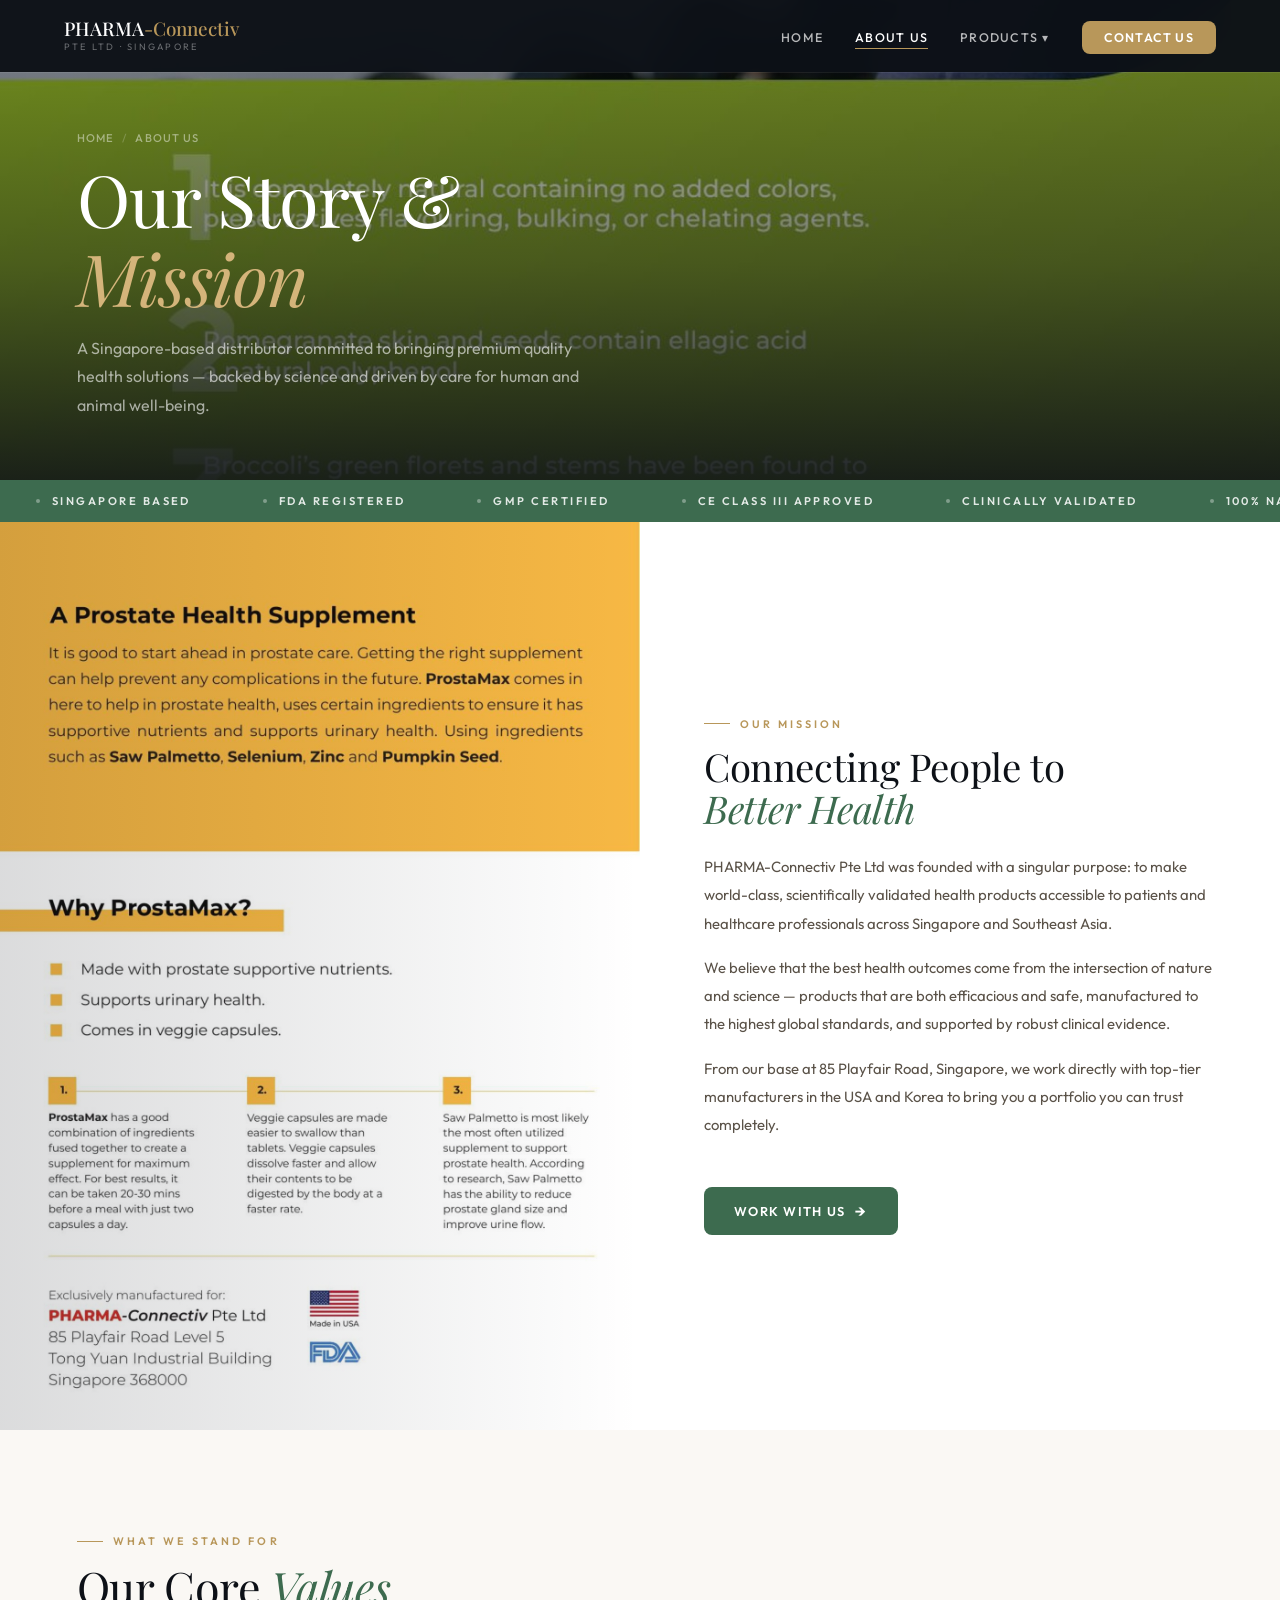
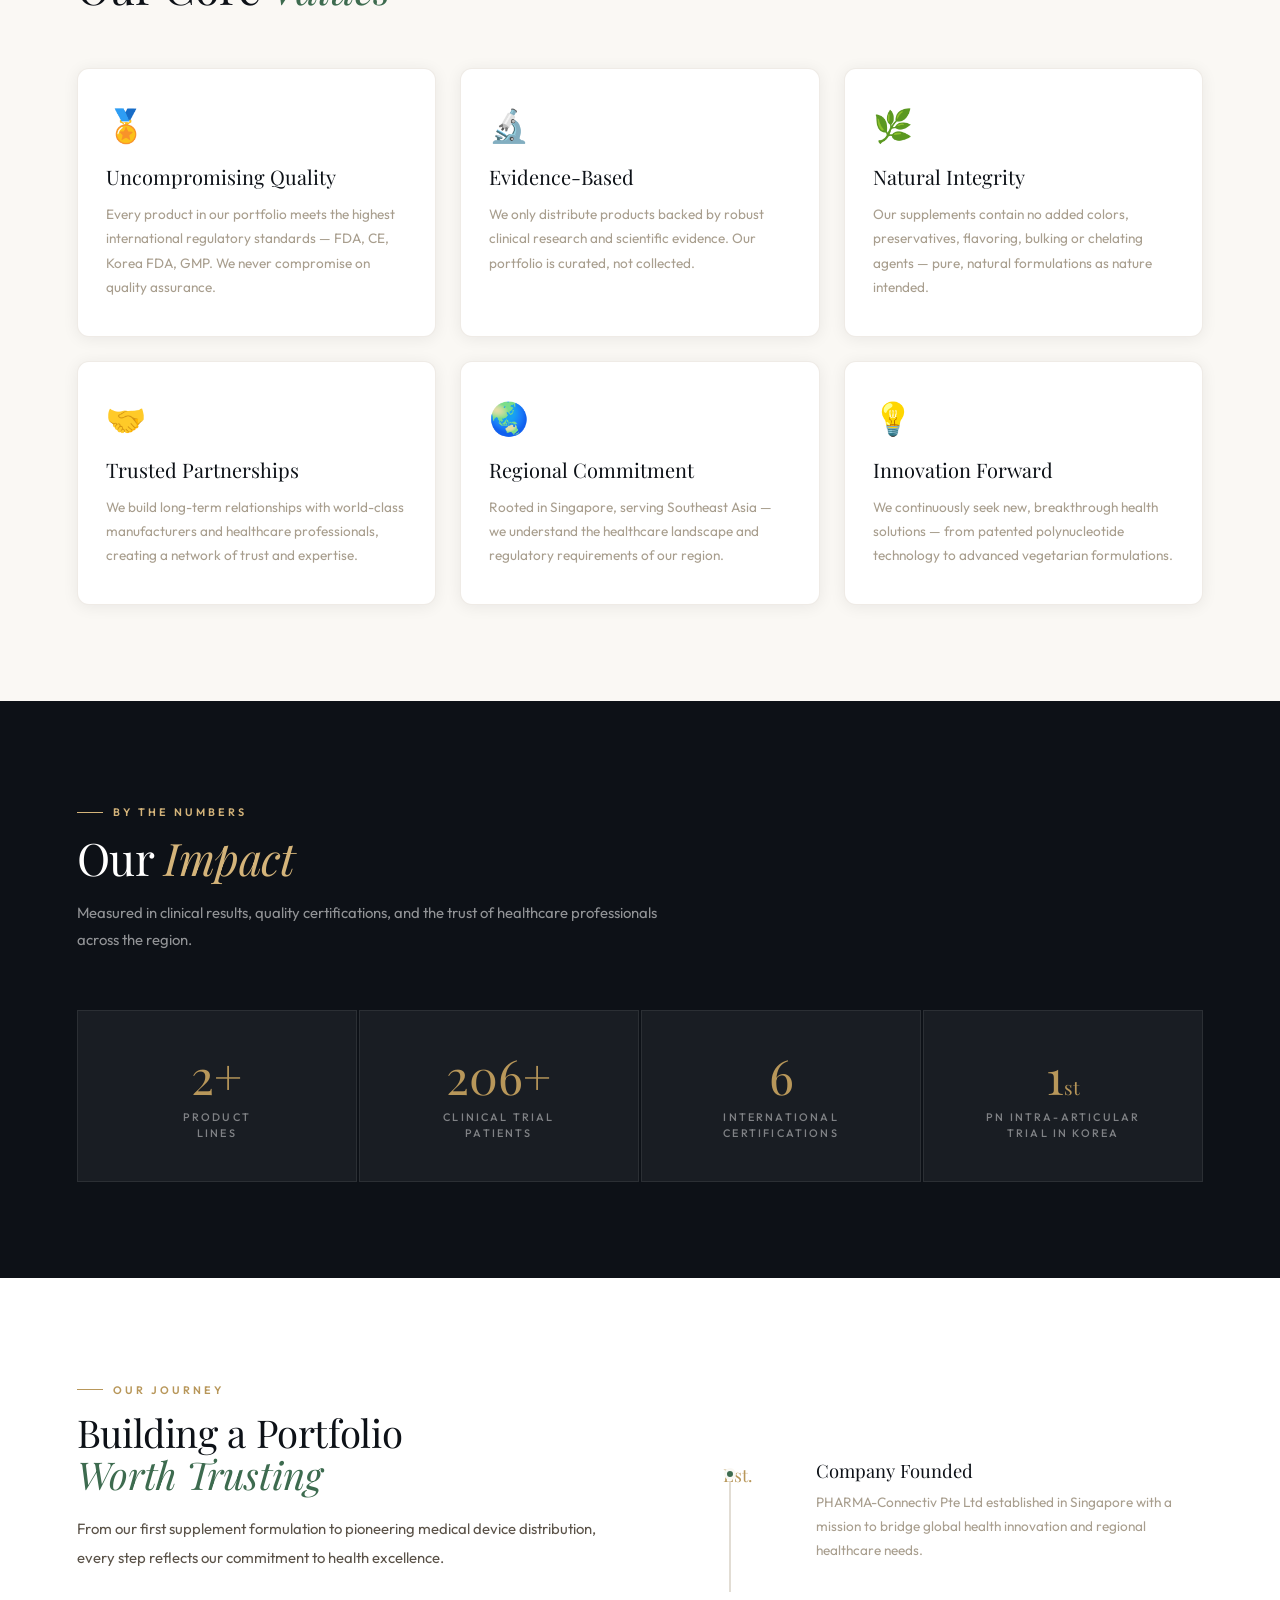
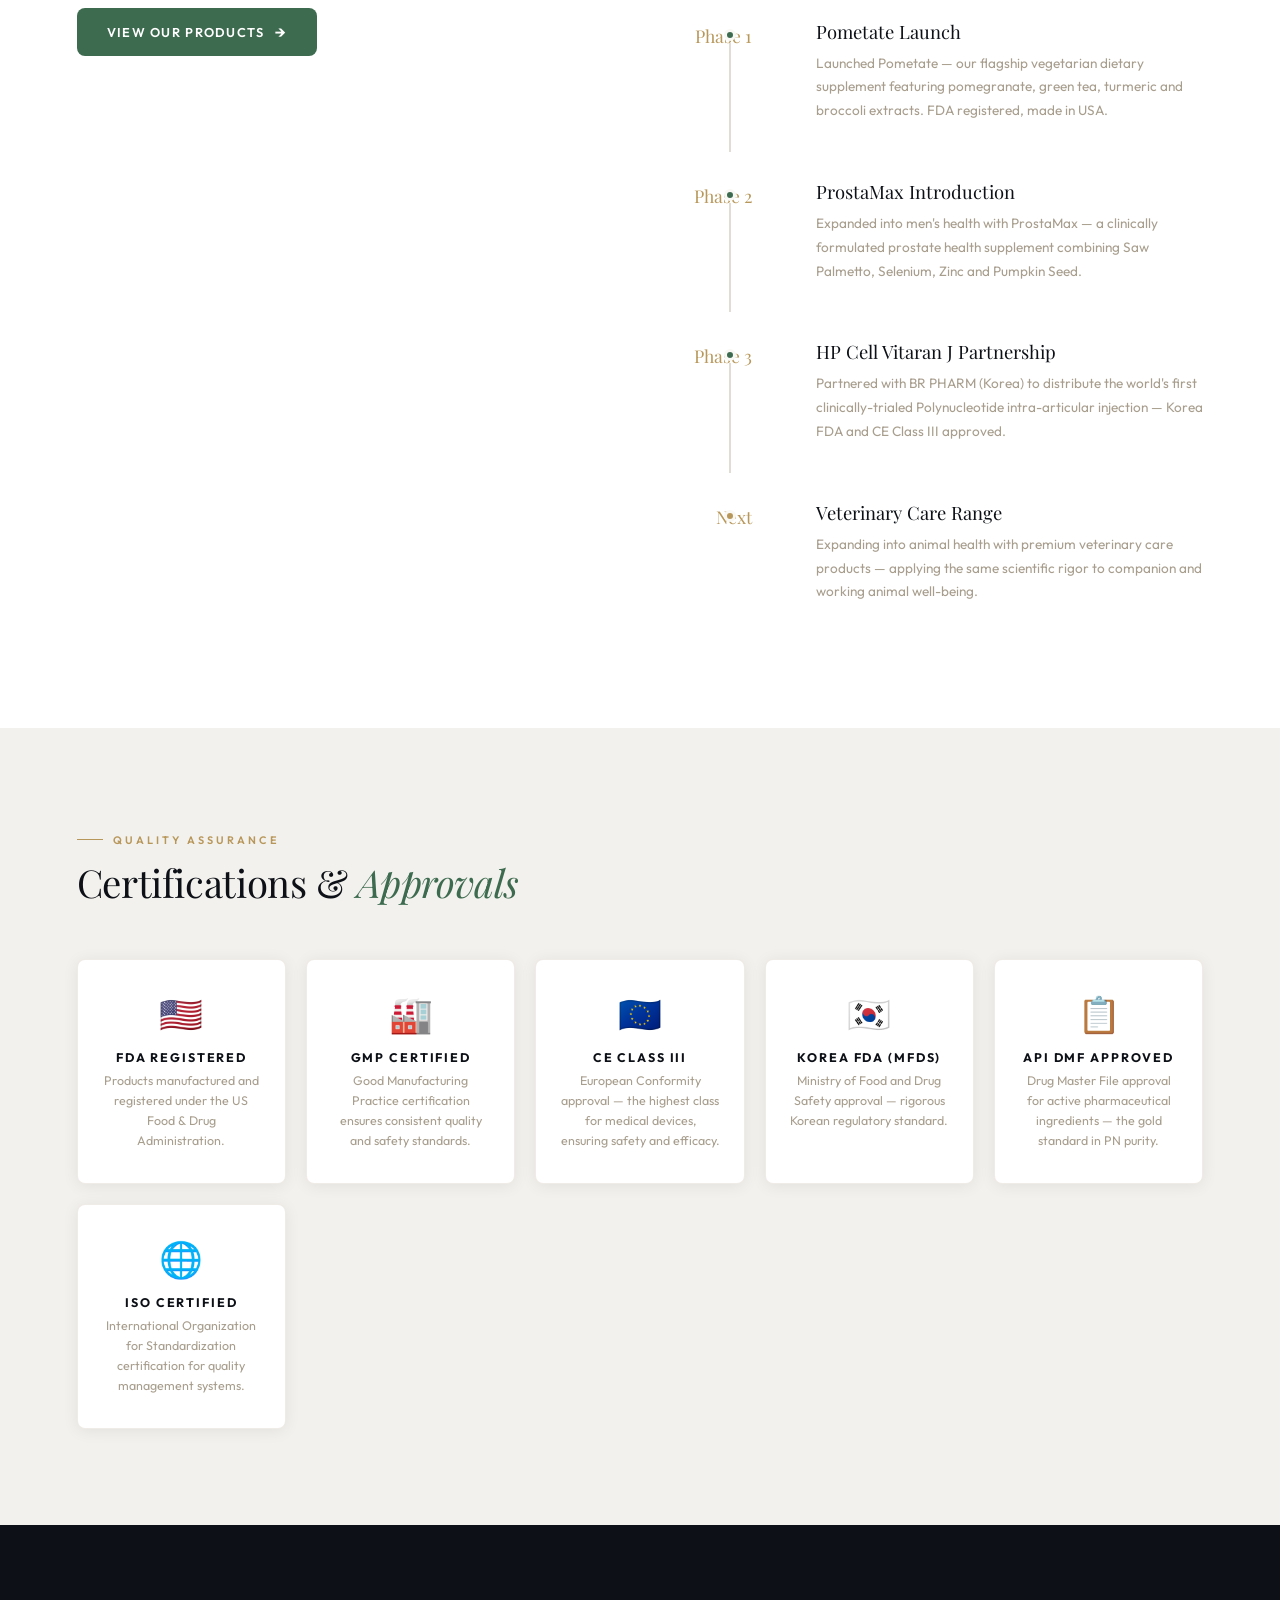
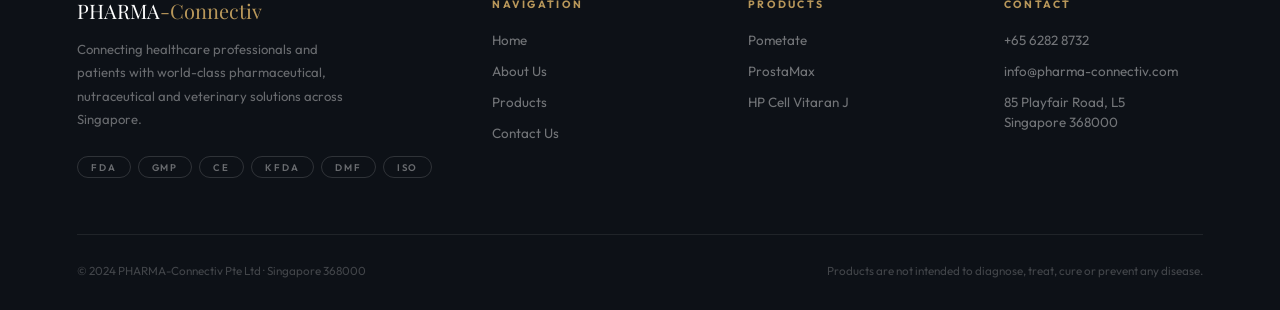
==== about.html @ 4be8a9b5 "first commit" ====
<!DOCTYPE html>
<html lang="en">
<head>
  <meta charset="UTF-8"/><meta name="viewport" content="width=device-width,initial-scale=1"/>
  <title>About Us — PHARMA-Connectiv Pte Ltd</title>
  <link rel="stylesheet" href="css/styles.css"/>
  <style>
    .mission-grid{display:grid;grid-template-columns:1fr 1fr;gap:0;min-height:560px}
    .mission-img{position:relative;overflow:hidden}
    .mission-img img{width:100%;height:100%;object-fit:cover}
    .mission-img-overlay{position:absolute;inset:0;background:linear-gradient(to right,rgba(13,17,23,.15),transparent)}
    .mission-text{padding:80px 64px;background:var(--white);display:flex;flex-direction:column;justify-content:center}
    .mission-text h2{font-size:clamp(1.9rem,3vw,2.8rem);margin:14px 0 24px}
    .mission-text p{font-size:.93rem;line-height:1.9;color:var(--grey-4);margin-bottom:16px}

    .values-grid{display:grid;grid-template-columns:repeat(3,1fr);gap:24px;margin-top:56px}
    .value-card{padding:36px 28px;background:var(--white);border-radius:12px;border:1px solid var(--border);box-shadow:var(--shadow-sm);transition:transform .3s,box-shadow .3s}
    .value-card:hover{transform:translateY(-6px);box-shadow:var(--shadow-md)}
    .vc-icon{font-size:2rem;margin-bottom:18px}
    .vc-title{font-family:'Playfair Display',serif;font-size:1.25rem;font-weight:400;color:var(--ink);margin-bottom:12px}
    .vc-desc{font-size:.85rem;line-height:1.8;color:var(--grey-3)}

    .team-section{background:var(--ink);padding:96px 6%}
    .team-section h2{color:#fff;font-size:clamp(2rem,3.5vw,3rem);margin:14px 0 16px}
    .team-section>p{color:rgba(255,255,255,.55);font-size:.93rem;line-height:1.85;max-width:600px;margin-bottom:56px}
    .stats-row{display:grid;grid-template-columns:repeat(4,1fr);gap:2px;margin-top:56px}
    .stat-box{padding:40px 28px;background:rgba(255,255,255,.05);border:1px solid rgba(255,255,255,.08);text-align:center}
    .stat-box-num{font-family:'Playfair Display',serif;font-size:3rem;font-weight:400;color:var(--gold);line-height:1}
    .stat-box-lbl{font-size:.68rem;letter-spacing:.2em;text-transform:uppercase;color:rgba(255,255,255,.45);margin-top:10px;font-weight:500;line-height:1.5}

    .timeline{margin-top:56px;display:flex;flex-direction:column;gap:0}
    .tl-item{display:grid;grid-template-columns:100px 1fr;gap:0;position:relative}
    .tl-item::before{content:'';position:absolute;left:49px;top:52px;bottom:-1px;width:2px;background:var(--grey-2)}
    .tl-item:last-child::before{display:none}
    .tl-year{padding:32px 0;text-align:right;padding-right:28px;font-family:'Playfair Display',serif;font-size:1.1rem;font-weight:400;color:var(--gold);line-height:1;padding-top:36px}
    .tl-dot{position:absolute;left:44px;top:38px;width:12px;height:12px;border-radius:50%;background:var(--sage);border:3px solid var(--cream);z-index:1}
    .tl-content{padding:28px 0 28px 36px;border:none}
    .tl-content h4{font-family:'Playfair Display',serif;font-size:1.15rem;font-weight:400;color:var(--ink);margin-bottom:8px}
    .tl-content p{font-size:.85rem;line-height:1.75;color:var(--grey-3)}

    .certs-sec{background:var(--grey-1)}
    .certs-grid{display:grid;grid-template-columns:repeat(auto-fill,minmax(200px,1fr));gap:20px;margin-top:56px}
    .cert-card{background:var(--white);border-radius:var(--r);padding:32px 24px;text-align:center;border:1px solid var(--border);box-shadow:var(--shadow-sm)}
    .cert-icon{font-size:2.2rem;margin-bottom:14px}
    .cert-name{font-size:.78rem;letter-spacing:.15em;text-transform:uppercase;font-weight:700;color:var(--ink);margin-bottom:6px}
    .cert-desc{font-size:.78rem;color:var(--grey-3);line-height:1.6}

    @media(max-width:900px){
      .mission-grid{grid-template-columns:1fr}
      .mission-img{min-height:320px}
      .mission-text{padding:52px 32px}
      .values-grid{grid-template-columns:1fr 1fr}
      .stats-row{grid-template-columns:1fr 1fr}
    }
    @media(max-width:600px){
      .values-grid{grid-template-columns:1fr}
      .stats-row{grid-template-columns:1fr 1fr}
      .tl-item{grid-template-columns:72px 1fr}
      .tl-item::before{left:35px}
      .tl-dot{left:29px}
      .timeline-split-grid{grid-template-columns:1fr !important}
    }
    @media(max-width:400px){
      .stats-row{grid-template-columns:1fr}
      .stat-box-num{font-size:2.2rem}
    }
  </style>
</head>
<body>
<nav id="navbar" class="solid">
  <a href="index.html" class="nav-logo"><div class="nav-logo-main">PHARMA<span>-Connectiv</span></div><div class="nav-logo-sub">Pte Ltd · Singapore</div></a>
  <ul class="nav-links">
    <li><a href="index.html">Home</a></li>
    <li><a href="about.html" class="active">About Us</a></li>
    <li class="nav-has-drop"><a href="products.html">Products ▾</a>
      <div class="nav-drop">
        <a href="products.html"><span class="nav-drop-icon">💊</span>All Products</a>
        <a href="pometate.html"><span class="nav-drop-icon">🌿</span>Pometate</a>
        <a href="prostamax.html"><span class="nav-drop-icon">🛡️</span>ProstaMax</a>
        <a href="vitaran.html"><span class="nav-drop-icon">💉</span>HP Cell Vitaran J</a>
      </div>
    </li>
    <li><a href="contact.html" class="nav-cta">Contact Us</a></li>
  </ul>
  <button class="nav-toggle" id="nav-toggle"><span></span><span></span><span></span></button>
</nav>
<div class="nav-drawer" id="nav-drawer">
  <a href="index.html">Home</a><a href="about.html">About Us</a><a href="products.html">All Products</a>
  <a href="pometate.html">Pometate</a><a href="prostamax.html">ProstaMax</a><a href="vitaran.html">HP Cell Vitaran J</a>
  <a href="contact.html" class="drawer-cta">Contact Us</a>
</div>

<!-- PAGE HERO -->
<div class="page-hero" style="min-height:480px">
  <img class="page-hero-img" src="assets/images/pometate-detail.jpg" alt="About PHARMA-Connectiv — our commitment to health"/>
  <div class="page-hero-overlay"></div>
  <div class="page-hero-content">
    <div class="breadcrumb"><a href="index.html">Home</a><span class="breadcrumb-sep">/</span><span>About Us</span></div>
    <h1 class="display" style="font-size:clamp(2.5rem,6vw,4.5rem)">Our Story &amp;<br><span class="gold-em">Mission</span></h1>
    <p>A Singapore-based distributor committed to bringing premium quality health solutions — backed by science and driven by care for human and animal well-being.</p>
  </div>
</div>

<div class="marquee-wrap" aria-hidden="true">
  <div class="marquee-track">
    <span class="marquee-item"><span class="marquee-dot"></span>Singapore Based</span>
    <span class="marquee-item"><span class="marquee-dot"></span>FDA Registered</span>
    <span class="marquee-item"><span class="marquee-dot"></span>GMP Certified</span>
    <span class="marquee-item"><span class="marquee-dot"></span>CE Class III Approved</span>
    <span class="marquee-item"><span class="marquee-dot"></span>Clinically Validated</span>
    <span class="marquee-item"><span class="marquee-dot"></span>100% Natural Ingredients</span>
    <span class="marquee-item"><span class="marquee-dot"></span>Singapore Based</span>
    <span class="marquee-item"><span class="marquee-dot"></span>FDA Registered</span>
    <span class="marquee-item"><span class="marquee-dot"></span>GMP Certified</span>
    <span class="marquee-item"><span class="marquee-dot"></span>CE Class III Approved</span>
    <span class="marquee-item"><span class="marquee-dot"></span>Clinically Validated</span>
    <span class="marquee-item"><span class="marquee-dot"></span>100% Natural Ingredients</span>
  </div>
</div>

<!-- MISSION -->
<div class="mission-grid">
  <div class="mission-img reveal">
    <img src="assets/images/prostamax-detail.jpg" alt="ProstaMax — why choose prostate health supplements" loading="lazy"/>
    <div class="mission-img-overlay"></div>
  </div>
  <div class="mission-text">
    <div class="eyebrow reveal">Our Mission</div>
    <h2 class="display reveal rv1">Connecting People to<br><em>Better Health</em></h2>
    <p class="reveal rv2">PHARMA-Connectiv Pte Ltd was founded with a singular purpose: to make world-class, scientifically validated health products accessible to patients and healthcare professionals across Singapore and Southeast Asia.</p>
    <p class="reveal rv2">We believe that the best health outcomes come from the intersection of nature and science — products that are both efficacious and safe, manufactured to the highest global standards, and supported by robust clinical evidence.</p>
    <p class="reveal rv2">From our base at 85 Playfair Road, Singapore, we work directly with top-tier manufacturers in the USA and Korea to bring you a portfolio you can trust completely.</p>
    <div class="reveal rv3" style="margin-top:32px"><a href="contact.html" class="btn btn-sage btn-arrow">Work With Us</a></div>
  </div>
</div>

<!-- VALUES -->
<section class="section" style="background:var(--cream)">
  <div class="eyebrow reveal">What We Stand For</div>
  <h2 class="display reveal rv1" style="font-size:clamp(2rem,3.5vw,3rem);margin-top:14px">Our Core <em>Values</em></h2>
  <div class="values-grid">
    <div class="value-card reveal">
      <div class="vc-icon">🏅</div>
      <div class="vc-title">Uncompromising Quality</div>
      <p class="vc-desc">Every product in our portfolio meets the highest international regulatory standards — FDA, CE, Korea FDA, GMP. We never compromise on quality assurance.</p>
    </div>
    <div class="value-card reveal rv1">
      <div class="vc-icon">🔬</div>
      <div class="vc-title">Evidence-Based</div>
      <p class="vc-desc">We only distribute products backed by robust clinical research and scientific evidence. Our portfolio is curated, not collected.</p>
    </div>
    <div class="value-card reveal rv2">
      <div class="vc-icon">🌿</div>
      <div class="vc-title">Natural Integrity</div>
      <p class="vc-desc">Our supplements contain no added colors, preservatives, flavoring, bulking or chelating agents — pure, natural formulations as nature intended.</p>
    </div>
    <div class="value-card reveal">
      <div class="vc-icon">🤝</div>
      <div class="vc-title">Trusted Partnerships</div>
      <p class="vc-desc">We build long-term relationships with world-class manufacturers and healthcare professionals, creating a network of trust and expertise.</p>
    </div>
    <div class="value-card reveal rv1">
      <div class="vc-icon">🌏</div>
      <div class="vc-title">Regional Commitment</div>
      <p class="vc-desc">Rooted in Singapore, serving Southeast Asia — we understand the healthcare landscape and regulatory requirements of our region.</p>
    </div>
    <div class="value-card reveal rv2">
      <div class="vc-icon">💡</div>
      <div class="vc-title">Innovation Forward</div>
      <p class="vc-desc">We continuously seek new, breakthrough health solutions — from patented polynucleotide technology to advanced vegetarian formulations.</p>
    </div>
  </div>
</section>

<!-- STATS (dark) -->
<section class="team-section">
  <div class="eyebrow light reveal">By the Numbers</div>
  <h2 class="display reveal rv1">Our <span class="gold-em">Impact</span></h2>
  <p class="reveal rv2">Measured in clinical results, quality certifications, and the trust of healthcare professionals across the region.</p>
  <div class="stats-row">
    <div class="stat-box reveal"><div class="stat-box-num"><span data-count="3" data-suffix="+">3+</span></div><div class="stat-box-lbl">Product<br>Lines</div></div>
    <div class="stat-box reveal rv1"><div class="stat-box-num"><span data-count="240" data-suffix="+">240+</span></div><div class="stat-box-lbl">Clinical Trial<br>Patients</div></div>
    <div class="stat-box reveal rv2"><div class="stat-box-num">6</div><div class="stat-box-lbl">International<br>Certifications</div></div>
    <div class="stat-box reveal rv3"><div class="stat-box-num">1<span style="font-size:1.2rem">st</span></div><div class="stat-box-lbl">PN Intra-Articular<br>Trial in Korea</div></div>
  </div>
</section>

<!-- TIMELINE -->
<section class="section" style="background:var(--white)">
  <div style="display:grid;grid-template-columns:1fr 1fr;gap:80px;align-items:start" class="timeline-split-grid">
    <div>
      <div class="eyebrow reveal">Our Journey</div>
      <h2 class="display reveal rv1" style="font-size:clamp(1.9rem,3vw,2.8rem);margin-top:14px">Building a Portfolio<br><em>Worth Trusting</em></h2>
      <p class="reveal rv2" style="font-size:.93rem;line-height:1.9;color:var(--grey-4);margin-top:20px">From our first supplement formulation to pioneering medical device distribution, every step reflects our commitment to health excellence.</p>
      <div class="reveal rv3" style="margin-top:36px"><a href="products.html" class="btn btn-sage btn-arrow">View Our Products</a></div>
    </div>
    <div class="timeline">
      <div class="tl-item reveal">
        <div class="tl-year">Est.</div>
        <div class="tl-dot"></div>
        <div class="tl-content"><h4>Company Founded</h4><p>PHARMA-Connectiv Pte Ltd established in Singapore with a mission to bridge global health innovation and regional healthcare needs.</p></div>
      </div>
      <div class="tl-item reveal rv1">
        <div class="tl-year">Phase 1</div>
        <div class="tl-dot"></div>
        <div class="tl-content"><h4>Pometate Launch</h4><p>Launched Pometate — our flagship vegetarian dietary supplement featuring pomegranate, green tea, turmeric and broccoli extracts. FDA registered, made in USA.</p></div>
      </div>
      <div class="tl-item reveal rv2">
        <div class="tl-year">Phase 2</div>
        <div class="tl-dot"></div>
        <div class="tl-content"><h4>ProstaMax Introduction</h4><p>Expanded into men's health with ProstaMax — a clinically formulated prostate health supplement combining Saw Palmetto, Selenium, Zinc and Pumpkin Seed.</p></div>
      </div>
      <div class="tl-item reveal rv3">
        <div class="tl-year">Phase 3</div>
        <div class="tl-dot"></div>
        <div class="tl-content"><h4>HP Cell Vitaran J Partnership</h4><p>Partnered with BR PHARM (Korea) to distribute the world's first clinically-trialed Polynucleotide intra-articular injection — Korea FDA and CE Class III approved.</p></div>
      </div>
      <div class="tl-item reveal rv4">
        <div class="tl-year">Next</div>
        <div class="tl-dot" style="background:var(--gold)"></div>
        <div class="tl-content"><h4>Veterinary Care Range</h4><p>Expanding into animal health with premium veterinary care products — applying the same scientific rigor to companion and working animal well-being.</p></div>
      </div>
    </div>
  </div>
</section>

<!-- CERTIFICATIONS -->
<section class="section certs-sec">
  <div class="eyebrow reveal">Quality Assurance</div>
  <h2 class="display reveal rv1" style="font-size:clamp(1.9rem,3vw,2.8rem);margin-top:14px">Certifications &amp; <em>Approvals</em></h2>
  <div class="certs-grid">
    <div class="cert-card reveal"><div class="cert-icon">🇺🇸</div><div class="cert-name">FDA Registered</div><div class="cert-desc">Products manufactured and registered under the US Food &amp; Drug Administration.</div></div>
    <div class="cert-card reveal rv1"><div class="cert-icon">🏭</div><div class="cert-name">GMP Certified</div><div class="cert-desc">Good Manufacturing Practice certification ensures consistent quality and safety standards.</div></div>
    <div class="cert-card reveal rv2"><div class="cert-icon">🇪🇺</div><div class="cert-name">CE Class III</div><div class="cert-desc">European Conformity approval — the highest class for medical devices, ensuring safety and efficacy.</div></div>
    <div class="cert-card reveal rv3"><div class="cert-icon">🇰🇷</div><div class="cert-name">Korea FDA (MFDS)</div><div class="cert-desc">Ministry of Food and Drug Safety approval — rigorous Korean regulatory standard.</div></div>
    <div class="cert-card reveal"><div class="cert-icon">📋</div><div class="cert-name">API DMF Approved</div><div class="cert-desc">Drug Master File approval for active pharmaceutical ingredients — the gold standard in PN purity.</div></div>
    <div class="cert-card reveal rv1"><div class="cert-icon">🌐</div><div class="cert-name">ISO Certified</div><div class="cert-desc">International Organization for Standardization certification for quality management systems.</div></div>
  </div>
</section>

<!-- FOOTER -->
<footer>
  <div class="footer-top">
    <div><div class="f-brand-name">PHARMA<span>-Connectiv</span></div><p class="f-brand-desc">Connecting healthcare professionals and patients with world-class pharmaceutical, nutraceutical and veterinary solutions across Singapore.</p><div class="f-certs"><span class="f-cert">FDA</span><span class="f-cert">GMP</span><span class="f-cert">CE</span><span class="f-cert">KFDA</span><span class="f-cert">DMF</span><span class="f-cert">ISO</span></div></div>
    <div class="fcol"><h5>Navigation</h5><ul><li><a href="index.html">Home</a></li><li><a href="about.html">About Us</a></li><li><a href="products.html">Products</a></li><li><a href="contact.html">Contact Us</a></li></ul></div>
    <div class="fcol"><h5>Products</h5><ul><li><a href="pometate.html">Pometate</a></li><li><a href="prostamax.html">ProstaMax</a></li><li><a href="vitaran.html">HP Cell Vitaran J</a></li></ul></div>
    <div class="fcol"><h5>Contact</h5><ul><li><a href="tel:+6562828732">+65 6282 8732</a></li><li><a href="mailto:info@pharma-connectiv.com">info@pharma-connectiv.com</a></li><li><a href="#">85 Playfair Road, L5<br>Singapore 368000</a></li></ul></div>
  </div>
  <div class="footer-bottom"><p>© 2024 PHARMA-Connectiv Pte Ltd · Singapore 368000</p><p>Products are not intended to diagnose, treat, cure or prevent any disease.</p></div>
</footer>
<script src="js/main.js"></script>
</body></html>
---- css/styles.css ----
/* ================================================================
   PHARMA-Connectiv · Shared Stylesheet
   ================================================================ */
@import url('https://fonts.googleapis.com/css2?family=Playfair+Display:ital,wght@0,400;0,500;0,700;1,400;1,500&family=Outfit:wght@200;300;400;500;600;700&display=swap');

:root {
  --ink:         #0d1117;
  --sage:        #3d6b4f;
  --sage-light:  #5a9470;
  --sage-pale:   #e4ede7;
  --gold:        #b8975a;
  --gold-light:  #d4b47a;
  --gold-pale:   #f6efe0;
  --cream:       #faf8f4;
  --grey-1:      #f3f1ed;
  --grey-2:      #e2ddd4;
  --grey-3:      #a89e8e;
  --grey-4:      #5a5248;
  --white:       #ffffff;
  --border:      rgba(180,165,140,0.22);
  --shadow-sm:   0 2px 16px rgba(13,17,23,0.07);
  --shadow-md:   0 8px 40px rgba(13,17,23,0.13);
  --shadow-xl:   0 24px 80px rgba(13,17,23,0.20);
  --r:           8px;
}

*,*::before,*::after{margin:0;padding:0;box-sizing:border-box}
html{scroll-behavior:smooth}
body{font-family:'Outfit',sans-serif;background:var(--cream);color:var(--ink);overflow-x:hidden;-webkit-font-smoothing:antialiased}
img{display:block;max-width:100%}
a{text-decoration:none;color:inherit}
button{cursor:pointer;font-family:'Outfit',sans-serif}

.reveal{opacity:0;transform:translateY(36px);transition:opacity .7s ease,transform .7s ease}
.reveal.visible{opacity:1;transform:none}
.rv1{transition-delay:.1s}.rv2{transition-delay:.2s}.rv3{transition-delay:.3s}.rv4{transition-delay:.4s}

.eyebrow{display:inline-flex;align-items:center;gap:10px;font-size:.68rem;letter-spacing:.28em;text-transform:uppercase;font-weight:600;color:var(--gold)}
.eyebrow::before{content:'';width:26px;height:1px;background:var(--gold);flex-shrink:0}
.eyebrow.light{color:var(--gold-light)}.eyebrow.light::before{background:var(--gold-light)}
.eyebrow.sage{color:var(--sage)}.eyebrow.sage::before{background:var(--sage)}

.display{font-family:'Playfair Display',serif;font-weight:400;line-height:1.1;letter-spacing:-.01em}
em{font-style:italic;color:var(--sage)}
.gold-em{font-style:italic;color:var(--gold-light)}

.btn{display:inline-flex;align-items:center;gap:10px;padding:14px 30px;border-radius:var(--r);font-size:.8rem;font-weight:600;letter-spacing:.1em;text-transform:uppercase;transition:all .3s;border:none;white-space:nowrap;font-family:'Outfit',sans-serif}
.btn-sage{background:var(--sage);color:#fff}.btn-sage:hover{background:var(--sage-light);transform:translateY(-2px);box-shadow:0 8px 28px rgba(61,107,79,.35)}
.btn-gold{background:var(--gold);color:#fff}.btn-gold:hover{background:var(--gold-light);transform:translateY(-2px);box-shadow:0 8px 28px rgba(184,151,90,.35)}
.btn-outline{background:transparent;color:var(--ink);border:1.5px solid var(--grey-2)}.btn-outline:hover{border-color:var(--sage);color:var(--sage)}
.btn-ghost{background:transparent;color:#fff;border:1.5px solid rgba(255,255,255,.4)}.btn-ghost:hover{background:rgba(255,255,255,.1);border-color:#fff}
.btn-arrow::after{content:'→';font-size:1rem}

.section{padding:96px 6%}
.section-sm{padding:64px 6%}

/* ── NAVBAR ── */
#navbar{position:fixed;top:0;left:0;right:0;z-index:300;height:72px;display:flex;align-items:center;justify-content:space-between;padding:0 5%;transition:background .4s,box-shadow .4s}
#navbar.scrolled,#navbar.solid{background:rgba(13,17,23,.97);backdrop-filter:blur(20px);box-shadow:0 1px 0 rgba(255,255,255,.07)}

.nav-logo{display:flex;flex-direction:column;line-height:1;text-decoration:none}
.nav-logo-main{font-family:'Playfair Display',serif;font-size:1.18rem;font-weight:500;color:#fff}
.nav-logo-main span{color:var(--gold)}
.nav-logo-sub{font-size:.58rem;letter-spacing:.24em;text-transform:uppercase;color:rgba(255,255,255,.38);margin-top:3px}

.nav-links{display:flex;align-items:center;gap:32px;list-style:none}
.nav-links a{font-size:.78rem;letter-spacing:.1em;text-transform:uppercase;font-weight:500;color:rgba(255,255,255,.7);transition:color .3s;position:relative}
.nav-links a::after{content:'';position:absolute;bottom:-4px;left:0;width:0;height:1.5px;background:var(--gold);transition:width .3s}
.nav-links a:hover,.nav-links a.active{color:#fff}
.nav-links a:hover::after,.nav-links a.active::after{width:100%}
.nav-cta{padding:9px 22px!important;background:var(--gold);border-radius:var(--r);color:#fff!important;font-weight:600!important}
.nav-cta::after{display:none!important}
.nav-cta:hover{background:var(--gold-light)!important}

.nav-has-drop{position:relative}
.nav-drop{display:none;position:absolute;top:calc(100% + 16px);left:-20px;background:rgba(13,17,23,.97);backdrop-filter:blur(20px);border:1px solid rgba(255,255,255,.1);border-radius:var(--r);padding:10px 0;min-width:230px;box-shadow:var(--shadow-xl)}
.nav-has-drop:hover .nav-drop{display:block}
.nav-drop a{display:flex;align-items:center;gap:10px;padding:11px 20px;font-size:.8rem;letter-spacing:.04em;color:rgba(255,255,255,.68);transition:background .2s,color .2s;text-transform:none;font-weight:400;border:none!important;background:transparent!important}
.nav-drop a::after{display:none!important}
.nav-drop a:hover{background:rgba(255,255,255,.06)!important;color:#fff!important}
.nav-drop-icon{font-size:1rem;width:22px;text-align:center}

.nav-toggle{display:none;flex-direction:column;gap:5px;background:none;border:none;padding:6px}
.nav-toggle span{display:block;width:24px;height:2px;background:#fff;border-radius:2px;transition:all .3s}
.nav-toggle.open span:nth-child(1){transform:rotate(45deg) translate(5px,5px)}
.nav-toggle.open span:nth-child(2){opacity:0}
.nav-toggle.open span:nth-child(3){transform:rotate(-45deg) translate(5px,-5px)}

.nav-drawer{display:none;position:fixed;top:72px;left:0;right:0;bottom:0;background:rgba(13,17,23,.98);z-index:299;overflow-y:auto;padding:8px 5% 48px;flex-direction:column}
.nav-drawer.open{display:flex}
.nav-drawer a{display:block;padding:15px 0;font-size:.88rem;letter-spacing:.1em;text-transform:uppercase;font-weight:500;color:rgba(255,255,255,.72);border-bottom:1px solid rgba(255,255,255,.07);transition:color .2s}
.nav-drawer a:hover{color:var(--gold-light)}
.nav-drawer .drawer-cta{margin-top:24px;display:inline-flex;background:var(--gold);color:#fff;padding:14px 28px;border-radius:var(--r);font-size:.8rem;border:none;text-transform:uppercase;font-weight:600;letter-spacing:.1em;width:fit-content;text-decoration:none}

/* ── MARQUEE ── */
.marquee-wrap{background:var(--sage);overflow:hidden;padding:14px 0}
.marquee-track{display:flex;white-space:nowrap;animation:marquee 30s linear infinite}
.marquee-item{display:inline-flex;align-items:center;gap:12px;padding:0 36px;font-size:.7rem;letter-spacing:.22em;text-transform:uppercase;font-weight:600;color:rgba(255,255,255,.85)}
.marquee-dot{width:4px;height:4px;border-radius:50%;background:rgba(255,255,255,.35);flex-shrink:0}
@keyframes marquee{from{transform:translateX(0)}to{transform:translateX(-50%)}}

/* ── PAGE HERO (inner pages) ── */
.page-hero{padding-top:72px;position:relative;overflow:hidden;min-height:440px;display:flex;align-items:flex-end}
.page-hero-img{position:absolute;inset:0;width:100%;height:100%;object-fit:cover}
.page-hero-overlay{position:absolute;inset:0;background:linear-gradient(to top,rgba(13,17,23,.9) 0%,rgba(13,17,23,.55) 45%,rgba(13,17,23,.25) 100%)}
.page-hero-content{position:relative;z-index:2;padding:0 6% 60px;width:100%}
.page-hero-content h1{color:#fff;margin:14px 0 16px;font-family:'Playfair Display',serif;font-weight:400}
.page-hero-content p{font-size:1rem;line-height:1.8;color:rgba(255,255,255,.6);max-width:540px}

.breadcrumb{display:flex;align-items:center;gap:8px;font-size:.7rem;letter-spacing:.1em;text-transform:uppercase;font-weight:500;color:rgba(255,255,255,.45)}
.breadcrumb a{color:rgba(255,255,255,.45);transition:color .2s}.breadcrumb a:hover{color:var(--gold-light)}
.breadcrumb-sep{color:rgba(255,255,255,.2)}

/* ── PRODUCT CARDS ── */
.products-grid{display:grid;grid-template-columns:repeat(auto-fill,minmax(320px,1fr));gap:28px}
.pcard{background:var(--white);border-radius:12px;overflow:hidden;box-shadow:var(--shadow-sm);border:1px solid var(--border);transition:transform .35s cubic-bezier(.22,.68,0,1.2),box-shadow .35s;cursor:pointer}
.pcard:hover{transform:translateY(-8px);box-shadow:var(--shadow-xl)}
.pcard-img{height:240px;position:relative;overflow:hidden}
.pcard-img img{width:100%;height:100%;object-fit:cover;transition:transform .6s ease}
.pcard:hover .pcard-img img{transform:scale(1.06)}
.pcard-gradient{position:absolute;inset:0;background:linear-gradient(to top,rgba(13,17,23,.75) 0%,transparent 55%)}
.pcard-badge{position:absolute;top:16px;right:16px;padding:5px 14px;border-radius:100px;font-size:.62rem;letter-spacing:.15em;text-transform:uppercase;font-weight:700;backdrop-filter:blur(10px)}
.badge-green{background:rgba(61,107,79,.85);color:#fff}
.badge-amber{background:rgba(184,151,90,.85);color:#fff}
.badge-navy{background:rgba(13,17,23,.85);color:var(--gold);border:1px solid rgba(184,151,90,.4)}
.badge-teal{background:rgba(30,100,110,.85);color:#fff}
.pcard-overlay-text{position:absolute;bottom:0;left:0;right:0;padding:20px 22px}
.pcard-cat{font-size:.62rem;letter-spacing:.2em;text-transform:uppercase;font-weight:600;color:rgba(255,255,255,.6);margin-bottom:3px}
.pcard-name{font-family:'Playfair Display',serif;font-size:1.5rem;color:#fff;font-weight:400}
.pcard-body{padding:22px 26px}
.pcard-body p{font-size:.875rem;line-height:1.78;color:var(--grey-4);margin-bottom:18px}
.tag-row{display:flex;flex-wrap:wrap;gap:6px;margin-bottom:18px}
.tag{padding:4px 12px;border-radius:100px;border:1px solid var(--grey-2);background:var(--grey-1);font-size:.68rem;color:var(--grey-4);font-weight:500}
.pcard-foot{display:flex;align-items:center;justify-content:space-between;padding:14px 26px 18px}
.pcard-origin{font-size:.68rem;letter-spacing:.1em;text-transform:uppercase;color:var(--grey-3);font-weight:500}
.pcard-origin strong{color:var(--sage)}
.pcard-link{display:inline-flex;align-items:center;gap:6px;font-size:.72rem;letter-spacing:.12em;text-transform:uppercase;font-weight:700;color:var(--sage);background:none;border:none;font-family:'Outfit',sans-serif;transition:gap .2s,color .2s}
.pcard-link::after{content:'→'}.pcard-link:hover{gap:12px;color:var(--sage-light)}

/* ── FOOTER ── */
footer{background:var(--ink);padding:72px 6% 32px}
.footer-top{display:grid;grid-template-columns:1.8fr 1fr 1fr 1fr;gap:56px;padding-bottom:56px;border-bottom:1px solid rgba(255,255,255,.08)}
.f-brand-name{font-family:'Playfair Display',serif;font-size:1.25rem;color:#fff}
.f-brand-name span{color:var(--gold)}
.f-brand-desc{font-size:.82rem;line-height:1.8;color:rgba(255,255,255,.38);margin-top:14px;max-width:270px}
.f-certs{display:flex;gap:7px;flex-wrap:wrap;margin-top:24px}
.f-cert{padding:4px 13px;border-radius:100px;border:1px solid rgba(255,255,255,.14);font-size:.6rem;letter-spacing:.2em;color:rgba(255,255,255,.38);text-transform:uppercase;font-weight:600}
.fcol h5{font-size:.66rem;letter-spacing:.22em;text-transform:uppercase;font-weight:700;color:var(--gold);margin-bottom:18px}
.fcol ul{list-style:none;display:flex;flex-direction:column;gap:11px}
.fcol a{font-size:.84rem;color:rgba(255,255,255,.42);transition:color .25s}
.fcol a:hover{color:rgba(255,255,255,.9)}
.footer-bottom{display:flex;justify-content:space-between;align-items:center;padding-top:28px;flex-wrap:wrap;gap:12px}
.footer-bottom p{font-size:.73rem;color:rgba(255,255,255,.22)}

/* ── RESPONSIVE ── */
@media(max-width:1024px){.footer-top{grid-template-columns:1fr 1fr}}
@media(max-width:768px){.nav-links{display:none}.nav-toggle{display:flex}.section{padding:72px 5%}.footer-top{grid-template-columns:1fr}.products-grid{grid-template-columns:1fr}}
@media(max-width:480px){.section{padding:56px 4%}}

/* ================================================================
   GLOBAL OVERLAP & RESPONSIVE FIXES
   ================================================================ */

/* ── All flex button rows: never overlap ── */
.btn-row, [style*="display:flex"][style*="gap"] {
  flex-wrap: wrap !important;
}

/* ── Product hero shared (pometate, prostamax, vitaran) ── */
.prod-hero-content {
  box-sizing: border-box;
  min-height: 0;           /* avoids grid blowout on short screens */
}

/* ── Overview / split grids: collapse gracefully ── */
@media (max-width: 900px) {
  /* About page: mission grid, timeline */
  .mission-grid { grid-template-columns: 1fr !important; }
  .mission-img  { min-height: 340px; }
  .mission-text { padding: 52px 32px !important; }

  /* About: 3-col values → 2-col */
  .values-grid  { grid-template-columns: 1fr 1fr !important; }

  /* About: stats row → 2-col */
  .stats-row    { grid-template-columns: 1fr 1fr !important; }

  /* Timeline split */
  .tl-item { grid-template-columns: 70px 1fr !important; }

  /* Certs grid */
  .certs-grid   { grid-template-columns: 1fr 1fr !important; }

  /* Contact layout */
  .contact-wrap { grid-template-columns: 1fr !important; }

  /* Overview 2-col in product pages */
  [style*="grid-template-columns:1fr 1fr"] {
    grid-template-columns: 1fr !important;
  }
  [style*="grid-template-columns:1.1fr .9fr"] {
    grid-template-columns: 1fr !important;
  }

  /* Cert strip 3-col */
  .cert-strip { grid-template-columns: 1fr 1fr !important; }
  .brochure-pages { grid-template-columns: 1fr !important; }

  /* Product links / related */
  .product-links { grid-template-columns: 1fr 1fr !important; }
  .office-strip  { grid-template-columns: 1fr !important; }
}

@media (max-width: 640px) {
  /* About: values → 1-col */
  .values-grid  { grid-template-columns: 1fr !important; }
  .certs-grid   { grid-template-columns: 1fr !important; }
  .cert-strip   { grid-template-columns: 1fr !important; }
  .product-links { grid-template-columns: 1fr !important; }
  .related-grid { grid-template-columns: 1fr !important; }

  /* Contact form rows */
  .form-row { grid-template-columns: 1fr !important; }

  /* Absolute-positioned badges: prevent overflow on small screens */
  .about-badge {
    left: 16px !important;
    bottom: 16px !important;
    right: 16px !important;
    width: auto !important;
  }

  /* Spec overlay badges in product pages */
  [style*="position:absolute;top:-18px"],
  [style*="position:absolute;bottom:-20px"],
  [style*="position:absolute;top:-18px;left:-18px"] {
    position: relative !important;
    top: auto !important;
    left: auto !important;
    right: auto !important;
    bottom: auto !important;
    margin-top: 16px !important;
    display: inline-block !important;
  }

  /* Any inline flex button rows → stack on mobile */
  .phc-cta-row,
  .hero-btns {
    flex-direction: column !important;
    align-items: stretch !important;
  }
  .phc-cta-row .btn,
  .hero-btns .btn {
    width: 100% !important;
    justify-content: center !important;
  }

  /* Hero dosage pill */
  .hero-dosage { flex-wrap: wrap; }

  /* Section padding tighter on phones */
  .section { padding: 52px 5% !important; }
  .section-sm { padding: 40px 5% !important; }

  /* Nav drawer */
  .nav-drawer { padding: 8px 5% 56px; }

  /* Footer */
  footer { padding: 52px 5% 28px; }
  .footer-bottom { flex-direction: column; gap: 8px; text-align: center; }
}

/* ── Safe overflow guard ── */
html, body { overflow-x: hidden; }
img { max-width: 100%; height: auto; }
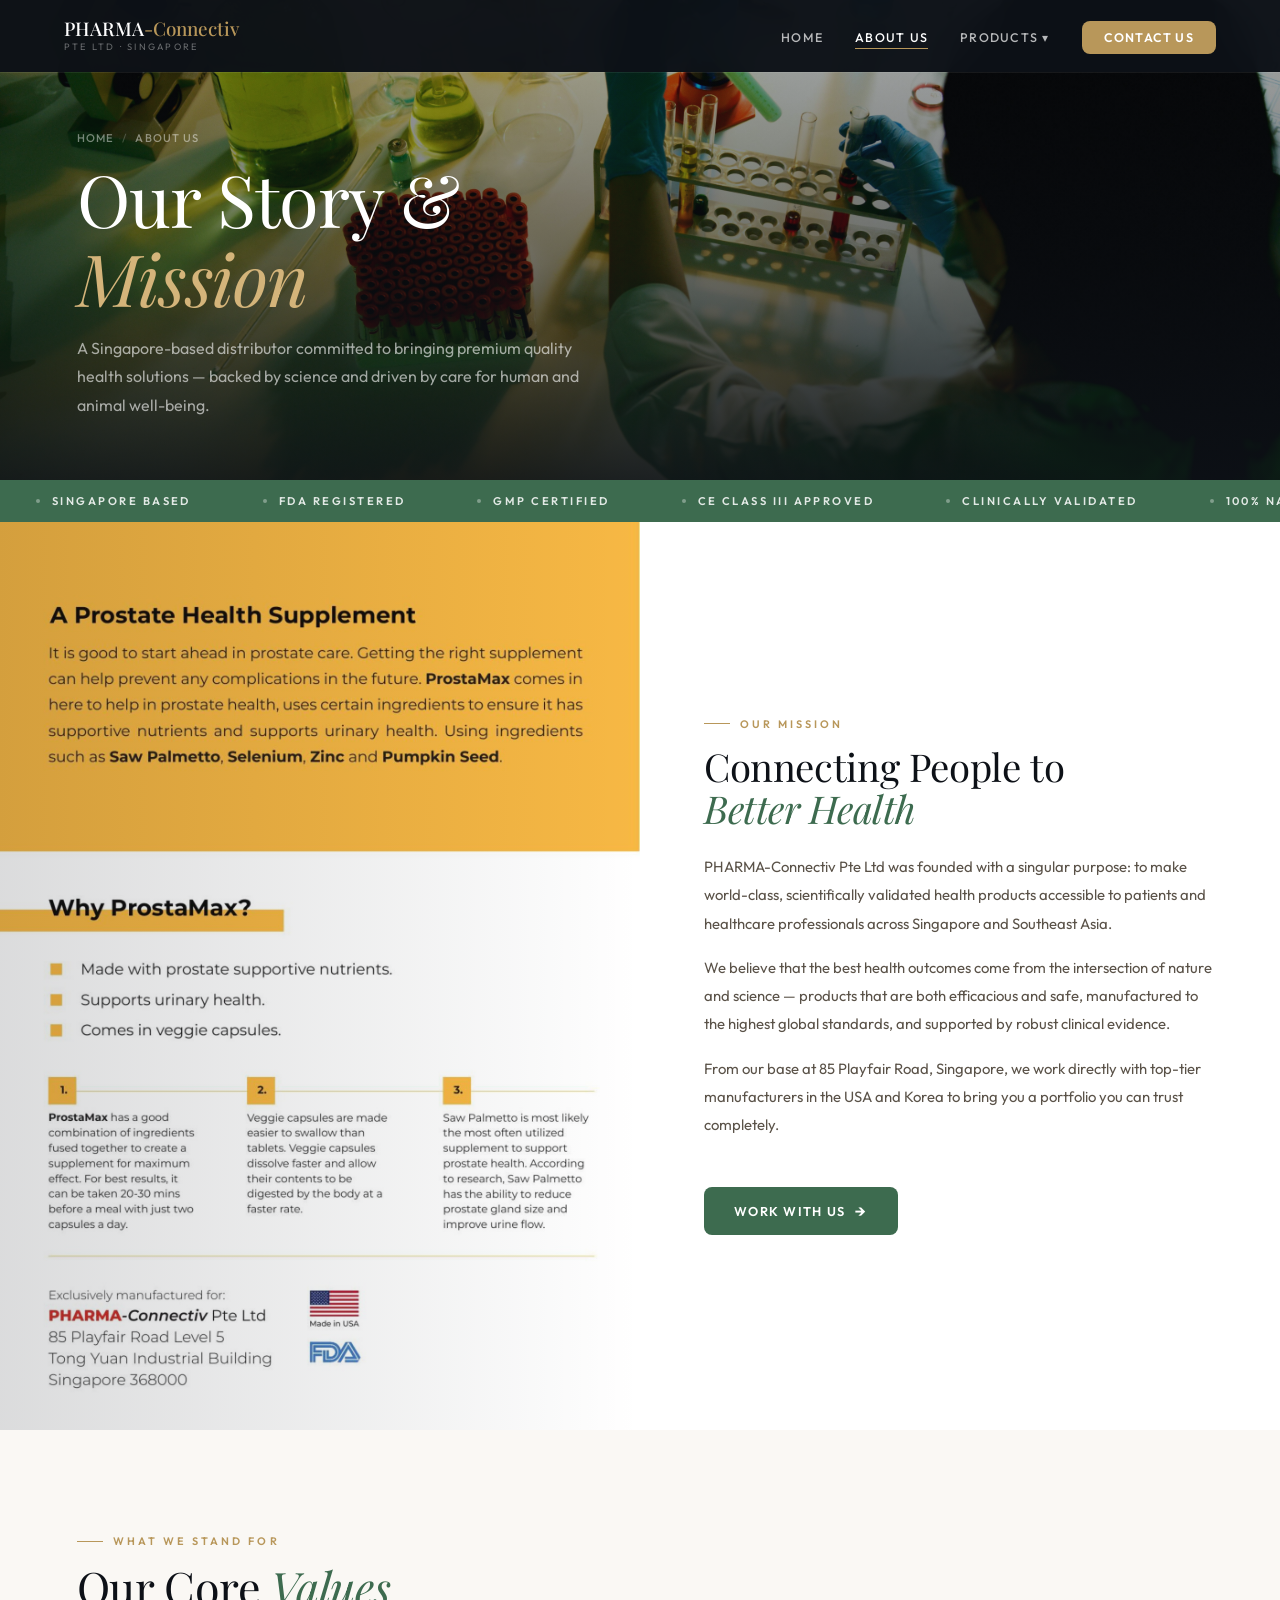
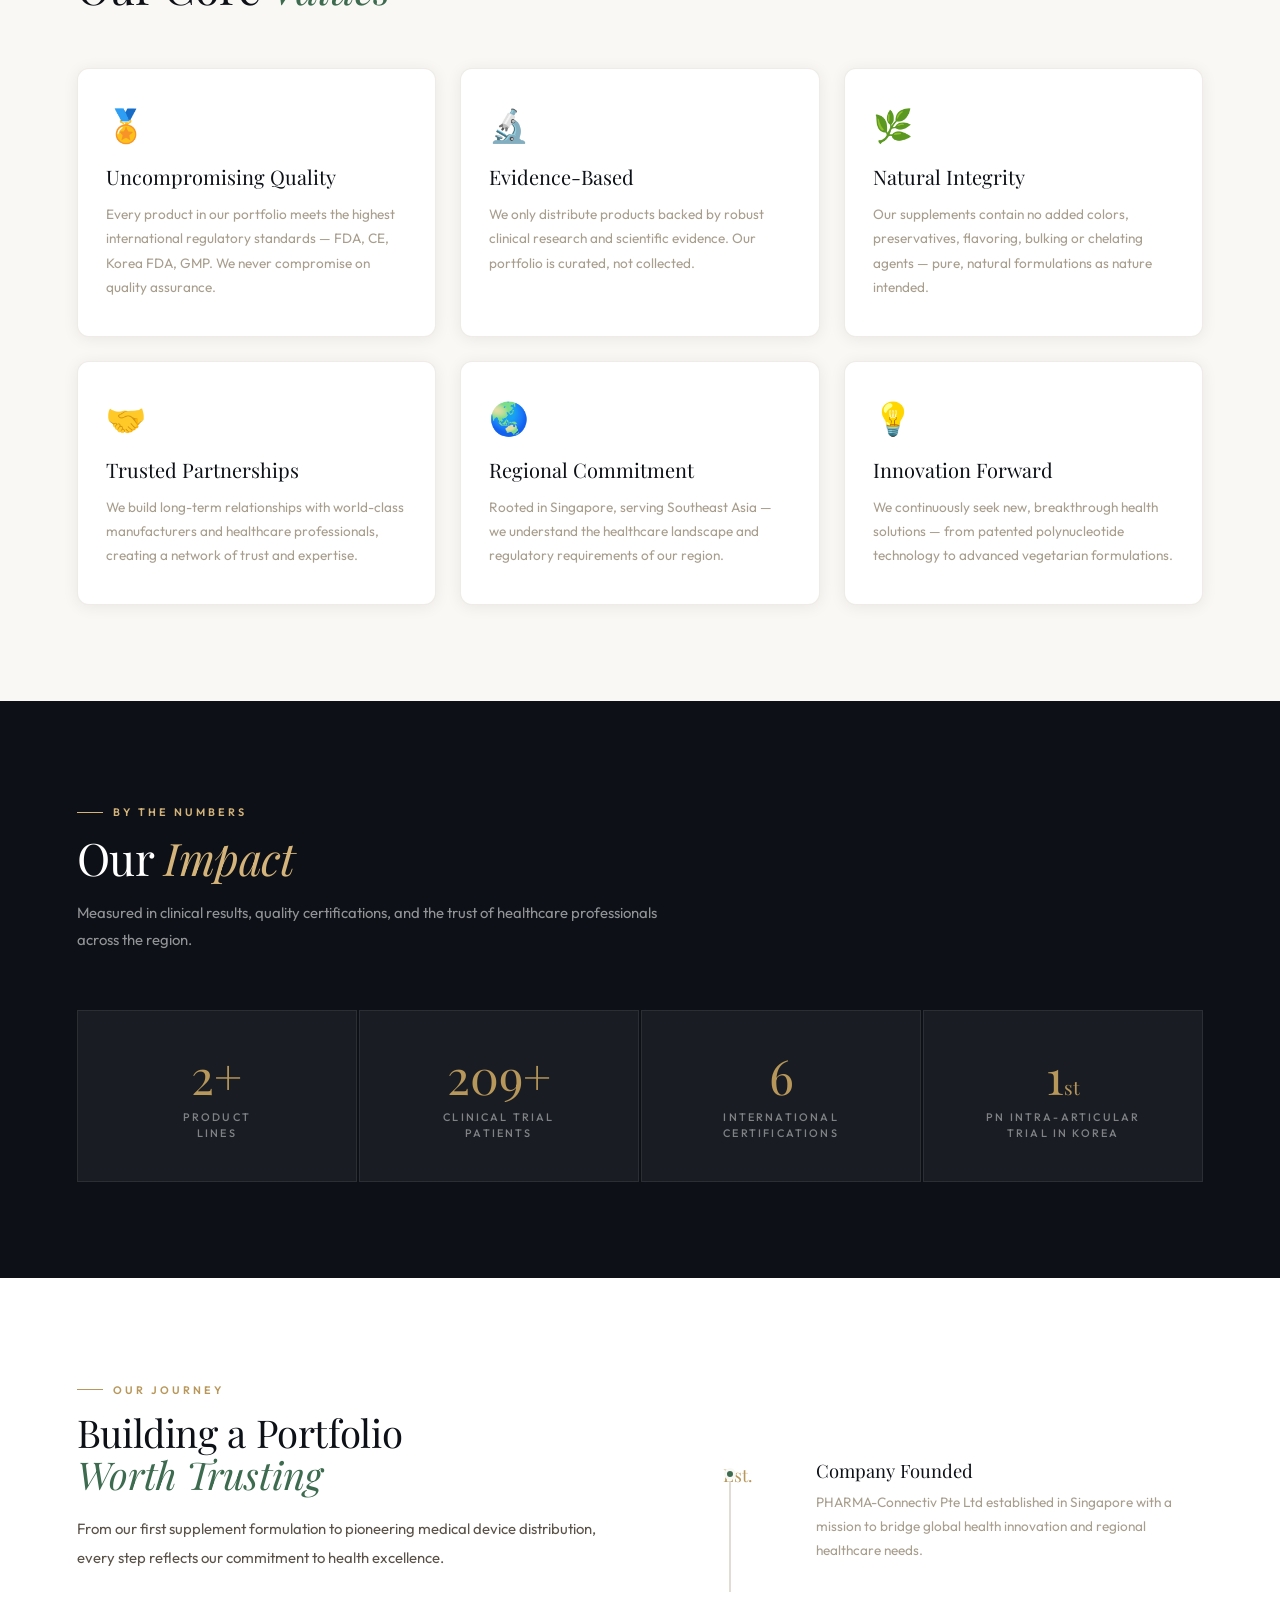
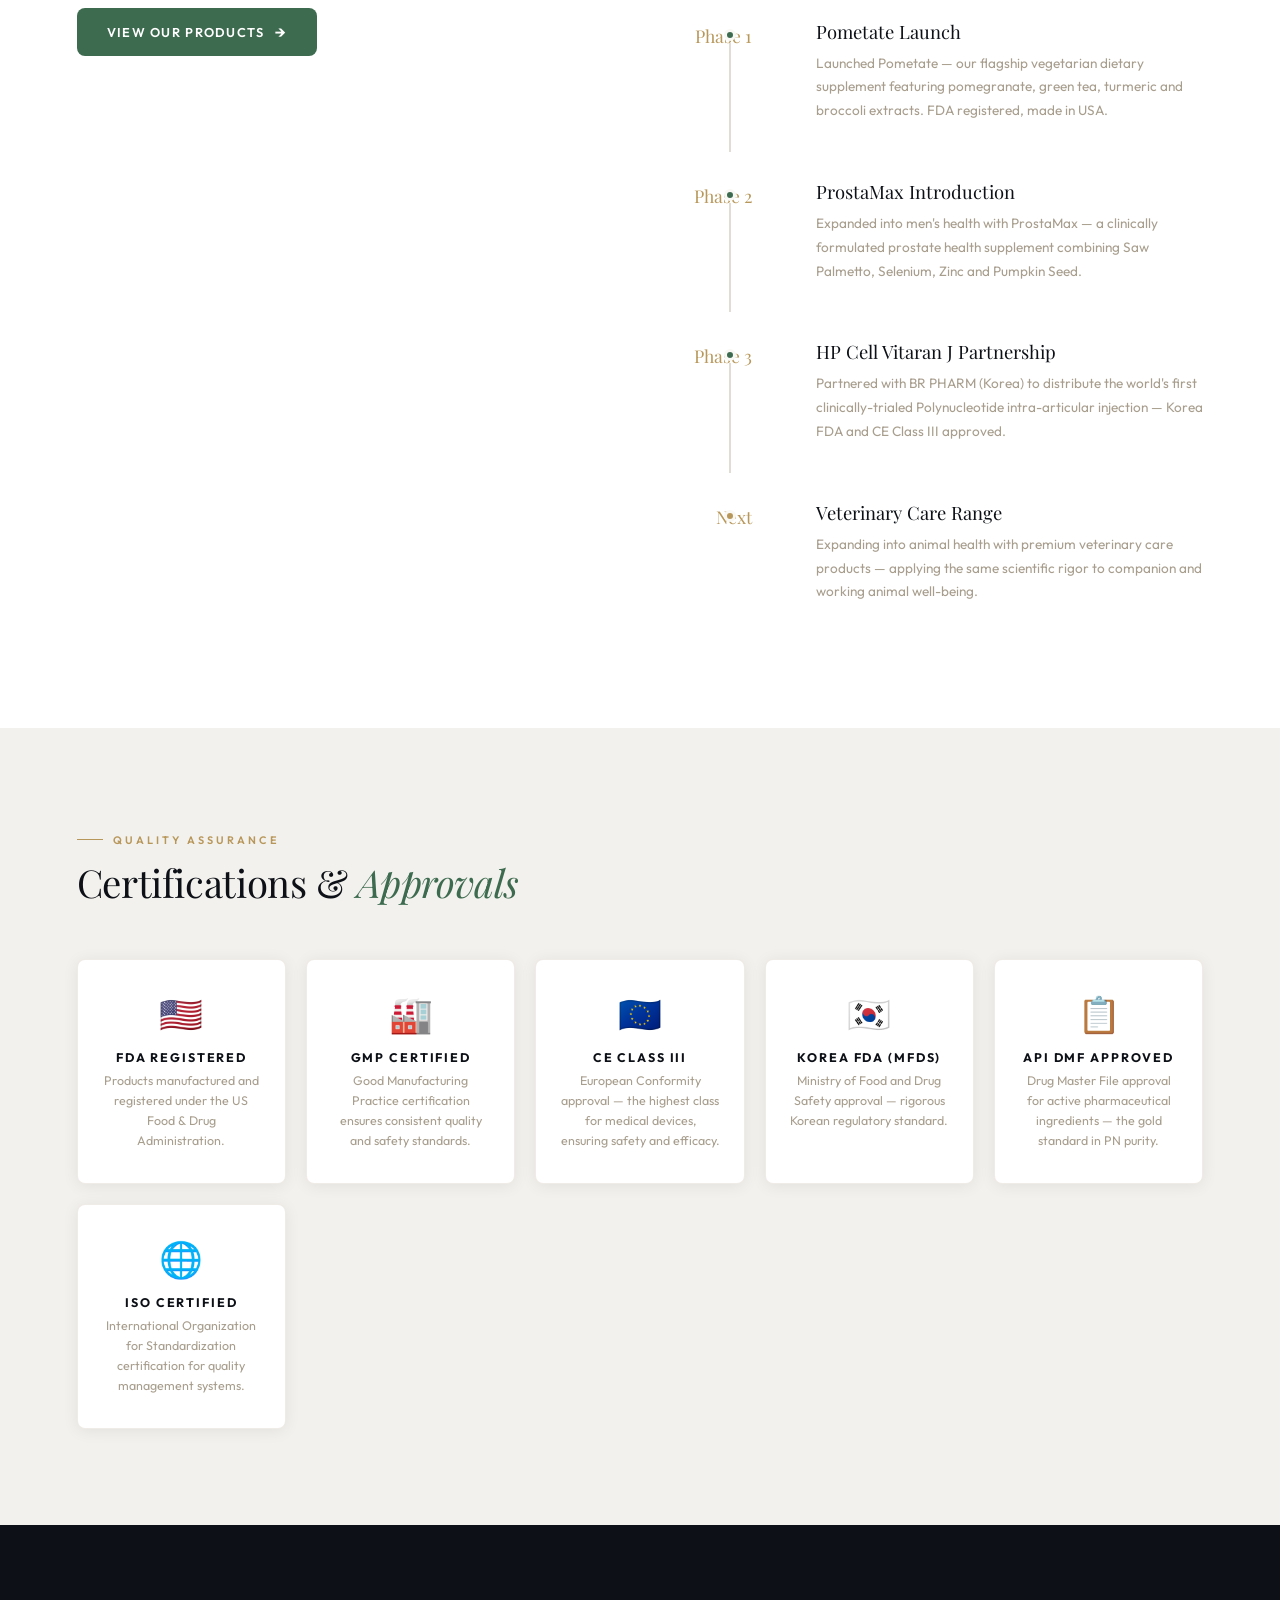
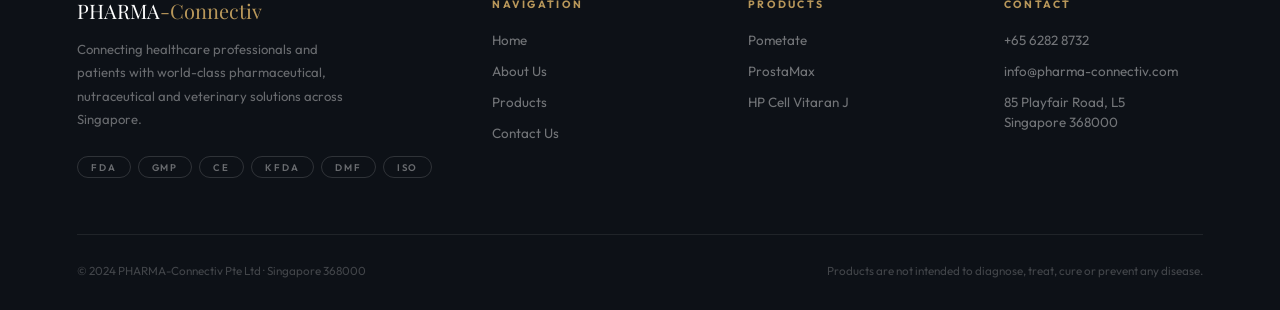
==== commit 29cfd645: "Why choose us and About us banners" ====
--- a/about.html
+++ b/about.html
@@ -92,7 +92,7 @@
 
 <!-- PAGE HERO -->
 <div class="page-hero" style="min-height:480px">
-  <img class="page-hero-img" src="assets/images/pometate-detail.jpg" alt="About PHARMA-Connectiv — our commitment to health"/>
+  <img class="page-hero-img" src="assets/images/about-us-1.jpg" alt="About PHARMA-Connectiv — our commitment to health"/>
   <div class="page-hero-overlay"></div>
   <div class="page-hero-content">
     <div class="breadcrumb"><a href="index.html">Home</a><span class="breadcrumb-sep">/</span><span>About Us</span></div>
--- a/css/styles.css
+++ b/css/styles.css
@@ -1,198 +1,835 @@
 /* ================================================================
    PHARMA-Connectiv · Shared Stylesheet
    ================================================================ */
-@import url('https://fonts.googleapis.com/css2?family=Playfair+Display:ital,wght@0,400;0,500;0,700;1,400;1,500&family=Outfit:wght@200;300;400;500;600;700&display=swap');
+@import url("https://fonts.googleapis.com/css2?family=Playfair+Display:ital,wght@0,400;0,500;0,700;1,400;1,500&family=Outfit:wght@200;300;400;500;600;700&display=swap");
 
 :root {
-  --ink:         #0d1117;
-  --sage:        #3d6b4f;
-  --sage-light:  #5a9470;
-  --sage-pale:   #e4ede7;
-  --gold:        #b8975a;
-  --gold-light:  #d4b47a;
-  --gold-pale:   #f6efe0;
-  --cream:       #faf8f4;
-  --grey-1:      #f3f1ed;
-  --grey-2:      #e2ddd4;
-  --grey-3:      #a89e8e;
-  --grey-4:      #5a5248;
-  --white:       #ffffff;
-  --border:      rgba(180,165,140,0.22);
-  --shadow-sm:   0 2px 16px rgba(13,17,23,0.07);
-  --shadow-md:   0 8px 40px rgba(13,17,23,0.13);
-  --shadow-xl:   0 24px 80px rgba(13,17,23,0.20);
-  --r:           8px;
-}
-
-*,*::before,*::after{margin:0;padding:0;box-sizing:border-box}
-html{scroll-behavior:smooth}
-body{font-family:'Outfit',sans-serif;background:var(--cream);color:var(--ink);overflow-x:hidden;-webkit-font-smoothing:antialiased}
-img{display:block;max-width:100%}
-a{text-decoration:none;color:inherit}
-button{cursor:pointer;font-family:'Outfit',sans-serif}
-
-.reveal{opacity:0;transform:translateY(36px);transition:opacity .7s ease,transform .7s ease}
-.reveal.visible{opacity:1;transform:none}
-.rv1{transition-delay:.1s}.rv2{transition-delay:.2s}.rv3{transition-delay:.3s}.rv4{transition-delay:.4s}
-
-.eyebrow{display:inline-flex;align-items:center;gap:10px;font-size:.68rem;letter-spacing:.28em;text-transform:uppercase;font-weight:600;color:var(--gold)}
-.eyebrow::before{content:'';width:26px;height:1px;background:var(--gold);flex-shrink:0}
-.eyebrow.light{color:var(--gold-light)}.eyebrow.light::before{background:var(--gold-light)}
-.eyebrow.sage{color:var(--sage)}.eyebrow.sage::before{background:var(--sage)}
-
-.display{font-family:'Playfair Display',serif;font-weight:400;line-height:1.1;letter-spacing:-.01em}
-em{font-style:italic;color:var(--sage)}
-.gold-em{font-style:italic;color:var(--gold-light)}
-
-.btn{display:inline-flex;align-items:center;gap:10px;padding:14px 30px;border-radius:var(--r);font-size:.8rem;font-weight:600;letter-spacing:.1em;text-transform:uppercase;transition:all .3s;border:none;white-space:nowrap;font-family:'Outfit',sans-serif}
-.btn-sage{background:var(--sage);color:#fff}.btn-sage:hover{background:var(--sage-light);transform:translateY(-2px);box-shadow:0 8px 28px rgba(61,107,79,.35)}
-.btn-gold{background:var(--gold);color:#fff}.btn-gold:hover{background:var(--gold-light);transform:translateY(-2px);box-shadow:0 8px 28px rgba(184,151,90,.35)}
-.btn-outline{background:transparent;color:var(--ink);border:1.5px solid var(--grey-2)}.btn-outline:hover{border-color:var(--sage);color:var(--sage)}
-.btn-ghost{background:transparent;color:#fff;border:1.5px solid rgba(255,255,255,.4)}.btn-ghost:hover{background:rgba(255,255,255,.1);border-color:#fff}
-.btn-arrow::after{content:'→';font-size:1rem}
-
-.section{padding:96px 6%}
-.section-sm{padding:64px 6%}
+  --ink: #0d1117;
+  --sage: #3d6b4f;
+  --sage-light: #5a9470;
+  --sage-pale: #e4ede7;
+  --gold: #b8975a;
+  --gold-light: #d4b47a;
+  --gold-pale: #f6efe0;
+  --cream: #faf8f4;
+  --grey-1: #f3f1ed;
+  --grey-2: #e2ddd4;
+  --grey-3: #a89e8e;
+  --grey-4: #5a5248;
+  --white: #ffffff;
+  --border: rgba(180, 165, 140, 0.22);
+  --shadow-sm: 0 2px 16px rgba(13, 17, 23, 0.07);
+  --shadow-md: 0 8px 40px rgba(13, 17, 23, 0.13);
+  --shadow-xl: 0 24px 80px rgba(13, 17, 23, 0.2);
+  --r: 8px;
+}
+
+*,
+*::before,
+*::after {
+  margin: 0;
+  padding: 0;
+  box-sizing: border-box;
+}
+html {
+  scroll-behavior: smooth;
+}
+body {
+  font-family: "Outfit", sans-serif;
+  background: var(--cream);
+  color: var(--ink);
+  overflow-x: hidden;
+  -webkit-font-smoothing: antialiased;
+}
+img {
+  display: block;
+  max-width: 100%;
+}
+a {
+  text-decoration: none;
+  color: inherit;
+}
+button {
+  cursor: pointer;
+  font-family: "Outfit", sans-serif;
+}
+
+.reveal {
+  opacity: 0;
+  transform: translateY(36px);
+  transition:
+    opacity 0.7s ease,
+    transform 0.7s ease;
+}
+.reveal.visible {
+  opacity: 1;
+  transform: none;
+}
+.rv1 {
+  transition-delay: 0.1s;
+}
+.rv2 {
+  transition-delay: 0.2s;
+}
+.rv3 {
+  transition-delay: 0.3s;
+}
+.rv4 {
+  transition-delay: 0.4s;
+}
+
+.eyebrow {
+  display: inline-flex;
+  align-items: center;
+  gap: 10px;
+  font-size: 0.68rem;
+  letter-spacing: 0.28em;
+  text-transform: uppercase;
+  font-weight: 600;
+  color: var(--gold);
+}
+.eyebrow::before {
+  content: "";
+  width: 26px;
+  height: 1px;
+  background: var(--gold);
+  flex-shrink: 0;
+}
+.eyebrow.light {
+  color: var(--gold-light);
+}
+.eyebrow.light::before {
+  background: var(--gold-light);
+}
+.eyebrow.sage {
+  color: var(--sage);
+}
+.eyebrow.sage::before {
+  background: var(--sage);
+}
+
+.display {
+  font-family: "Playfair Display", serif;
+  font-weight: 400;
+  line-height: 1.1;
+  letter-spacing: -0.01em;
+}
+em {
+  font-style: italic;
+  color: var(--sage);
+}
+.gold-em {
+  font-style: italic;
+  color: var(--gold-light);
+}
+
+.btn {
+  display: inline-flex;
+  align-items: center;
+  gap: 10px;
+  padding: 14px 30px;
+  border-radius: var(--r);
+  font-size: 0.8rem;
+  font-weight: 600;
+  letter-spacing: 0.1em;
+  text-transform: uppercase;
+  transition: all 0.3s;
+  border: none;
+  white-space: nowrap;
+  font-family: "Outfit", sans-serif;
+}
+.btn-sage {
+  background: var(--sage);
+  color: #fff;
+}
+.btn-sage:hover {
+  background: var(--sage-light);
+  transform: translateY(-2px);
+  box-shadow: 0 8px 28px rgba(61, 107, 79, 0.35);
+}
+.btn-gold {
+  background: var(--gold);
+  color: #fff;
+}
+.btn-gold:hover {
+  background: var(--gold-light);
+  transform: translateY(-2px);
+  box-shadow: 0 8px 28px rgba(184, 151, 90, 0.35);
+}
+.btn-outline {
+  background: transparent;
+  color: var(--ink);
+  border: 1.5px solid var(--grey-2);
+}
+.btn-outline:hover {
+  border-color: var(--sage);
+  color: var(--sage);
+}
+.btn-ghost {
+  background: transparent;
+  color: #fff;
+  border: 1.5px solid rgba(255, 255, 255, 0.4);
+}
+.btn-ghost:hover {
+  background: rgba(255, 255, 255, 0.1);
+  border-color: #fff;
+}
+.btn-arrow::after {
+  content: "→";
+  font-size: 1rem;
+}
+
+.section {
+  padding: 96px 6%;
+}
+.section-sm {
+  padding: 64px 6%;
+}
 
 /* ── NAVBAR ── */
-#navbar{position:fixed;top:0;left:0;right:0;z-index:300;height:72px;display:flex;align-items:center;justify-content:space-between;padding:0 5%;transition:background .4s,box-shadow .4s}
-#navbar.scrolled,#navbar.solid{background:rgba(13,17,23,.97);backdrop-filter:blur(20px);box-shadow:0 1px 0 rgba(255,255,255,.07)}
-
-.nav-logo{display:flex;flex-direction:column;line-height:1;text-decoration:none}
-.nav-logo-main{font-family:'Playfair Display',serif;font-size:1.18rem;font-weight:500;color:#fff}
-.nav-logo-main span{color:var(--gold)}
-.nav-logo-sub{font-size:.58rem;letter-spacing:.24em;text-transform:uppercase;color:rgba(255,255,255,.38);margin-top:3px}
-
-.nav-links{display:flex;align-items:center;gap:32px;list-style:none}
-.nav-links a{font-size:.78rem;letter-spacing:.1em;text-transform:uppercase;font-weight:500;color:rgba(255,255,255,.7);transition:color .3s;position:relative}
-.nav-links a::after{content:'';position:absolute;bottom:-4px;left:0;width:0;height:1.5px;background:var(--gold);transition:width .3s}
-.nav-links a:hover,.nav-links a.active{color:#fff}
-.nav-links a:hover::after,.nav-links a.active::after{width:100%}
-.nav-cta{padding:9px 22px!important;background:var(--gold);border-radius:var(--r);color:#fff!important;font-weight:600!important}
-.nav-cta::after{display:none!important}
-.nav-cta:hover{background:var(--gold-light)!important}
-
-.nav-has-drop{position:relative}
-.nav-drop{display:none;position:absolute;top:calc(100% + 16px);left:-20px;background:rgba(13,17,23,.97);backdrop-filter:blur(20px);border:1px solid rgba(255,255,255,.1);border-radius:var(--r);padding:10px 0;min-width:230px;box-shadow:var(--shadow-xl)}
-.nav-has-drop:hover .nav-drop{display:block}
-.nav-drop a{display:flex;align-items:center;gap:10px;padding:11px 20px;font-size:.8rem;letter-spacing:.04em;color:rgba(255,255,255,.68);transition:background .2s,color .2s;text-transform:none;font-weight:400;border:none!important;background:transparent!important}
-.nav-drop a::after{display:none!important}
-.nav-drop a:hover{background:rgba(255,255,255,.06)!important;color:#fff!important}
-.nav-drop-icon{font-size:1rem;width:22px;text-align:center}
-
-.nav-toggle{display:none;flex-direction:column;gap:5px;background:none;border:none;padding:6px}
-.nav-toggle span{display:block;width:24px;height:2px;background:#fff;border-radius:2px;transition:all .3s}
-.nav-toggle.open span:nth-child(1){transform:rotate(45deg) translate(5px,5px)}
-.nav-toggle.open span:nth-child(2){opacity:0}
-.nav-toggle.open span:nth-child(3){transform:rotate(-45deg) translate(5px,-5px)}
-
-.nav-drawer{display:none;position:fixed;top:72px;left:0;right:0;bottom:0;background:rgba(13,17,23,.98);z-index:299;overflow-y:auto;padding:8px 5% 48px;flex-direction:column}
-.nav-drawer.open{display:flex}
-.nav-drawer a{display:block;padding:15px 0;font-size:.88rem;letter-spacing:.1em;text-transform:uppercase;font-weight:500;color:rgba(255,255,255,.72);border-bottom:1px solid rgba(255,255,255,.07);transition:color .2s}
-.nav-drawer a:hover{color:var(--gold-light)}
-.nav-drawer .drawer-cta{margin-top:24px;display:inline-flex;background:var(--gold);color:#fff;padding:14px 28px;border-radius:var(--r);font-size:.8rem;border:none;text-transform:uppercase;font-weight:600;letter-spacing:.1em;width:fit-content;text-decoration:none}
+#navbar {
+  position: fixed;
+  top: 0;
+  left: 0;
+  right: 0;
+  z-index: 300;
+  height: 72px;
+  display: flex;
+  align-items: center;
+  justify-content: space-between;
+  padding: 0 5%;
+  transition:
+    background 0.4s,
+    box-shadow 0.4s;
+}
+#navbar.scrolled,
+#navbar.solid {
+  background: rgba(13, 17, 23, 0.97);
+  backdrop-filter: blur(20px);
+  box-shadow: 0 1px 0 rgba(255, 255, 255, 0.07);
+}
+
+.nav-logo {
+  display: flex;
+  flex-direction: column;
+  line-height: 1;
+  text-decoration: none;
+}
+.nav-logo-main {
+  font-family: "Playfair Display", serif;
+  font-size: 1.18rem;
+  font-weight: 500;
+  color: #fff;
+}
+.nav-logo-main span {
+  color: var(--gold);
+}
+.nav-logo-sub {
+  font-size: 0.58rem;
+  letter-spacing: 0.24em;
+  text-transform: uppercase;
+  color: rgba(255, 255, 255, 0.38);
+  margin-top: 3px;
+}
+
+.nav-links {
+  display: flex;
+  align-items: center;
+  gap: 32px;
+  list-style: none;
+}
+.nav-links a {
+  font-size: 0.78rem;
+  letter-spacing: 0.1em;
+  text-transform: uppercase;
+  font-weight: 500;
+  color: rgba(255, 255, 255, 0.7);
+  transition: color 0.3s;
+  position: relative;
+}
+.nav-links a::after {
+  content: "";
+  position: absolute;
+  bottom: -4px;
+  left: 0;
+  width: 0;
+  height: 1.5px;
+  background: var(--gold);
+  transition: width 0.3s;
+}
+.nav-links a:hover,
+.nav-links a.active {
+  color: #fff;
+}
+.nav-links a:hover::after,
+.nav-links a.active::after {
+  width: 100%;
+}
+.nav-cta {
+  padding: 9px 22px !important;
+  background: var(--gold);
+  border-radius: var(--r);
+  color: #fff !important;
+  font-weight: 600 !important;
+}
+.nav-cta::after {
+  display: none !important;
+}
+.nav-cta:hover {
+  background: var(--gold-light) !important;
+}
+
+.nav-has-drop {
+  position: relative;
+}
+.nav-drop {
+  display: none;
+  position: absolute;
+  top: 100%;
+  left: -20px;
+  margin-top: 16px;
+  background: rgba(13, 17, 23, 0.97);
+  backdrop-filter: blur(20px);
+  border: 1px solid rgba(255, 255, 255, 0.1);
+  border-radius: var(--r);
+  padding: 10px 0;
+  min-width: 230px;
+  box-shadow: var(--shadow-xl);
+}
+.nav-has-drop:hover .nav-drop {
+  display: block;
+}
+.nav-has-drop::after {
+  content: "";
+  position: absolute;
+  top: 100%;
+  left: -20px;
+  width: calc(100% + 40px);
+  height: 16px;
+}
+.nav-drop a {
+  display: flex;
+  align-items: center;
+  gap: 10px;
+  padding: 11px 20px;
+  font-size: 0.8rem;
+  letter-spacing: 0.04em;
+  color: rgba(255, 255, 255, 0.68);
+  transition:
+    background 0.2s,
+    color 0.2s;
+  text-transform: none;
+  font-weight: 400;
+  border: none !important;
+  background: transparent !important;
+}
+.nav-drop a::after {
+  display: none !important;
+}
+.nav-drop a:hover {
+  background: rgba(255, 255, 255, 0.06) !important;
+  color: #fff !important;
+}
+.nav-drop-icon {
+  font-size: 1rem;
+  width: 22px;
+  text-align: center;
+}
+
+.nav-toggle {
+  display: none;
+  flex-direction: column;
+  gap: 5px;
+  background: none;
+  border: none;
+  padding: 6px;
+}
+.nav-toggle span {
+  display: block;
+  width: 24px;
+  height: 2px;
+  background: #fff;
+  border-radius: 2px;
+  transition: all 0.3s;
+}
+.nav-toggle.open span:nth-child(1) {
+  transform: rotate(45deg) translate(5px, 5px);
+}
+.nav-toggle.open span:nth-child(2) {
+  opacity: 0;
+}
+.nav-toggle.open span:nth-child(3) {
+  transform: rotate(-45deg) translate(5px, -5px);
+}
+
+.nav-drawer {
+  display: none;
+  position: fixed;
+  top: 72px;
+  left: 0;
+  right: 0;
+  bottom: 0;
+  background: rgba(13, 17, 23, 0.98);
+  z-index: 299;
+  overflow-y: auto;
+  padding: 8px 5% 48px;
+  flex-direction: column;
+}
+.nav-drawer.open {
+  display: flex;
+}
+.nav-drawer a {
+  display: block;
+  padding: 15px 0;
+  font-size: 0.88rem;
+  letter-spacing: 0.1em;
+  text-transform: uppercase;
+  font-weight: 500;
+  color: rgba(255, 255, 255, 0.72);
+  border-bottom: 1px solid rgba(255, 255, 255, 0.07);
+  transition: color 0.2s;
+}
+.nav-drawer a:hover {
+  color: var(--gold-light);
+}
+.nav-drawer .drawer-cta {
+  margin-top: 24px;
+  display: inline-flex;
+  background: var(--gold);
+  color: #fff;
+  padding: 14px 28px;
+  border-radius: var(--r);
+  font-size: 0.8rem;
+  border: none;
+  text-transform: uppercase;
+  font-weight: 600;
+  letter-spacing: 0.1em;
+  width: fit-content;
+  text-decoration: none;
+}
 
 /* ── MARQUEE ── */
-.marquee-wrap{background:var(--sage);overflow:hidden;padding:14px 0}
-.marquee-track{display:flex;white-space:nowrap;animation:marquee 30s linear infinite}
-.marquee-item{display:inline-flex;align-items:center;gap:12px;padding:0 36px;font-size:.7rem;letter-spacing:.22em;text-transform:uppercase;font-weight:600;color:rgba(255,255,255,.85)}
-.marquee-dot{width:4px;height:4px;border-radius:50%;background:rgba(255,255,255,.35);flex-shrink:0}
-@keyframes marquee{from{transform:translateX(0)}to{transform:translateX(-50%)}}
+.marquee-wrap {
+  background: var(--sage);
+  overflow: hidden;
+  padding: 14px 0;
+}
+.marquee-track {
+  display: flex;
+  white-space: nowrap;
+  animation: marquee 30s linear infinite;
+}
+.marquee-item {
+  display: inline-flex;
+  align-items: center;
+  gap: 12px;
+  padding: 0 36px;
+  font-size: 0.7rem;
+  letter-spacing: 0.22em;
+  text-transform: uppercase;
+  font-weight: 600;
+  color: rgba(255, 255, 255, 0.85);
+}
+.marquee-dot {
+  width: 4px;
+  height: 4px;
+  border-radius: 50%;
+  background: rgba(255, 255, 255, 0.35);
+  flex-shrink: 0;
+}
+@keyframes marquee {
+  from {
+    transform: translateX(0);
+  }
+  to {
+    transform: translateX(-50%);
+  }
+}
 
 /* ── PAGE HERO (inner pages) ── */
-.page-hero{padding-top:72px;position:relative;overflow:hidden;min-height:440px;display:flex;align-items:flex-end}
-.page-hero-img{position:absolute;inset:0;width:100%;height:100%;object-fit:cover}
-.page-hero-overlay{position:absolute;inset:0;background:linear-gradient(to top,rgba(13,17,23,.9) 0%,rgba(13,17,23,.55) 45%,rgba(13,17,23,.25) 100%)}
-.page-hero-content{position:relative;z-index:2;padding:0 6% 60px;width:100%}
-.page-hero-content h1{color:#fff;margin:14px 0 16px;font-family:'Playfair Display',serif;font-weight:400}
-.page-hero-content p{font-size:1rem;line-height:1.8;color:rgba(255,255,255,.6);max-width:540px}
-
-.breadcrumb{display:flex;align-items:center;gap:8px;font-size:.7rem;letter-spacing:.1em;text-transform:uppercase;font-weight:500;color:rgba(255,255,255,.45)}
-.breadcrumb a{color:rgba(255,255,255,.45);transition:color .2s}.breadcrumb a:hover{color:var(--gold-light)}
-.breadcrumb-sep{color:rgba(255,255,255,.2)}
+.page-hero {
+  padding-top: 72px;
+  position: relative;
+  overflow: hidden;
+  min-height: 440px;
+  display: flex;
+  align-items: flex-end;
+}
+.page-hero-img {
+  position: absolute;
+  inset: 0;
+  width: 100%;
+  height: 100%;
+  object-fit: cover;
+}
+.page-hero-overlay {
+  position: absolute;
+  inset: 0;
+  background: linear-gradient(
+    to top,
+    rgba(13, 17, 23, 0.9) 0%,
+    rgba(13, 17, 23, 0.55) 45%,
+    rgba(13, 17, 23, 0.25) 100%
+  );
+}
+.page-hero-content {
+  position: relative;
+  z-index: 2;
+  padding: 0 6% 60px;
+  width: 100%;
+}
+.page-hero-content h1 {
+  color: #fff;
+  margin: 14px 0 16px;
+  font-family: "Playfair Display", serif;
+  font-weight: 400;
+}
+.page-hero-content p {
+  font-size: 1rem;
+  line-height: 1.8;
+  color: rgba(255, 255, 255, 0.6);
+  max-width: 540px;
+}
+
+.breadcrumb {
+  display: flex;
+  align-items: center;
+  gap: 8px;
+  font-size: 0.7rem;
+  letter-spacing: 0.1em;
+  text-transform: uppercase;
+  font-weight: 500;
+  color: rgba(255, 255, 255, 0.45);
+}
+.breadcrumb a {
+  color: rgba(255, 255, 255, 0.45);
+  transition: color 0.2s;
+}
+.breadcrumb a:hover {
+  color: var(--gold-light);
+}
+.breadcrumb-sep {
+  color: rgba(255, 255, 255, 0.2);
+}
 
 /* ── PRODUCT CARDS ── */
-.products-grid{display:grid;grid-template-columns:repeat(auto-fill,minmax(320px,1fr));gap:28px}
-.pcard{background:var(--white);border-radius:12px;overflow:hidden;box-shadow:var(--shadow-sm);border:1px solid var(--border);transition:transform .35s cubic-bezier(.22,.68,0,1.2),box-shadow .35s;cursor:pointer}
-.pcard:hover{transform:translateY(-8px);box-shadow:var(--shadow-xl)}
-.pcard-img{height:240px;position:relative;overflow:hidden}
-.pcard-img img{width:100%;height:100%;object-fit:cover;transition:transform .6s ease}
-.pcard:hover .pcard-img img{transform:scale(1.06)}
-.pcard-gradient{position:absolute;inset:0;background:linear-gradient(to top,rgba(13,17,23,.75) 0%,transparent 55%)}
-.pcard-badge{position:absolute;top:16px;right:16px;padding:5px 14px;border-radius:100px;font-size:.62rem;letter-spacing:.15em;text-transform:uppercase;font-weight:700;backdrop-filter:blur(10px)}
-.badge-green{background:rgba(61,107,79,.85);color:#fff}
-.badge-amber{background:rgba(184,151,90,.85);color:#fff}
-.badge-navy{background:rgba(13,17,23,.85);color:var(--gold);border:1px solid rgba(184,151,90,.4)}
-.badge-teal{background:rgba(30,100,110,.85);color:#fff}
-.pcard-overlay-text{position:absolute;bottom:0;left:0;right:0;padding:20px 22px}
-.pcard-cat{font-size:.62rem;letter-spacing:.2em;text-transform:uppercase;font-weight:600;color:rgba(255,255,255,.6);margin-bottom:3px}
-.pcard-name{font-family:'Playfair Display',serif;font-size:1.5rem;color:#fff;font-weight:400}
-.pcard-body{padding:22px 26px}
-.pcard-body p{font-size:.875rem;line-height:1.78;color:var(--grey-4);margin-bottom:18px}
-.tag-row{display:flex;flex-wrap:wrap;gap:6px;margin-bottom:18px}
-.tag{padding:4px 12px;border-radius:100px;border:1px solid var(--grey-2);background:var(--grey-1);font-size:.68rem;color:var(--grey-4);font-weight:500}
-.pcard-foot{display:flex;align-items:center;justify-content:space-between;padding:14px 26px 18px}
-.pcard-origin{font-size:.68rem;letter-spacing:.1em;text-transform:uppercase;color:var(--grey-3);font-weight:500}
-.pcard-origin strong{color:var(--sage)}
-.pcard-link{display:inline-flex;align-items:center;gap:6px;font-size:.72rem;letter-spacing:.12em;text-transform:uppercase;font-weight:700;color:var(--sage);background:none;border:none;font-family:'Outfit',sans-serif;transition:gap .2s,color .2s}
-.pcard-link::after{content:'→'}.pcard-link:hover{gap:12px;color:var(--sage-light)}
+.products-grid {
+  display: grid;
+  grid-template-columns: repeat(auto-fill, minmax(320px, 1fr));
+  gap: 28px;
+}
+.pcard {
+  background: var(--white);
+  border-radius: 12px;
+  overflow: hidden;
+  box-shadow: var(--shadow-sm);
+  border: 1px solid var(--border);
+  transition:
+    transform 0.35s cubic-bezier(0.22, 0.68, 0, 1.2),
+    box-shadow 0.35s;
+  cursor: pointer;
+}
+.pcard:hover {
+  transform: translateY(-8px);
+  box-shadow: var(--shadow-xl);
+}
+.pcard-img {
+  height: 240px;
+  position: relative;
+  overflow: hidden;
+}
+.pcard-img img {
+  width: 100%;
+  height: 100%;
+  object-fit: cover;
+  transition: transform 0.6s ease;
+}
+.pcard:hover .pcard-img img {
+  transform: scale(1.06);
+}
+.pcard-gradient {
+  position: absolute;
+  inset: 0;
+  background: linear-gradient(
+    to top,
+    rgba(13, 17, 23, 0.75) 0%,
+    transparent 55%
+  );
+}
+.pcard-badge {
+  position: absolute;
+  top: 16px;
+  right: 16px;
+  padding: 5px 14px;
+  border-radius: 100px;
+  font-size: 0.62rem;
+  letter-spacing: 0.15em;
+  text-transform: uppercase;
+  font-weight: 700;
+  backdrop-filter: blur(10px);
+}
+.badge-green {
+  background: rgba(61, 107, 79, 0.85);
+  color: #fff;
+}
+.badge-amber {
+  background: rgba(184, 151, 90, 0.85);
+  color: #fff;
+}
+.badge-navy {
+  background: rgba(13, 17, 23, 0.85);
+  color: var(--gold);
+  border: 1px solid rgba(184, 151, 90, 0.4);
+}
+.badge-teal {
+  background: rgba(30, 100, 110, 0.85);
+  color: #fff;
+}
+.pcard-overlay-text {
+  position: absolute;
+  bottom: 0;
+  left: 0;
+  right: 0;
+  padding: 20px 22px;
+}
+.pcard-cat {
+  font-size: 0.62rem;
+  letter-spacing: 0.2em;
+  text-transform: uppercase;
+  font-weight: 600;
+  color: rgba(255, 255, 255, 0.6);
+  margin-bottom: 3px;
+}
+.pcard-name {
+  font-family: "Playfair Display", serif;
+  font-size: 1.5rem;
+  color: #fff;
+  font-weight: 400;
+}
+.pcard-body {
+  padding: 22px 26px;
+}
+.pcard-body p {
+  font-size: 0.875rem;
+  line-height: 1.78;
+  color: var(--grey-4);
+  margin-bottom: 18px;
+}
+.tag-row {
+  display: flex;
+  flex-wrap: wrap;
+  gap: 6px;
+  margin-bottom: 18px;
+}
+.tag {
+  padding: 4px 12px;
+  border-radius: 100px;
+  border: 1px solid var(--grey-2);
+  background: var(--grey-1);
+  font-size: 0.68rem;
+  color: var(--grey-4);
+  font-weight: 500;
+}
+.pcard-foot {
+  display: flex;
+  align-items: center;
+  justify-content: space-between;
+  padding: 14px 26px 18px;
+}
+.pcard-origin {
+  font-size: 0.68rem;
+  letter-spacing: 0.1em;
+  text-transform: uppercase;
+  color: var(--grey-3);
+  font-weight: 500;
+}
+.pcard-origin strong {
+  color: var(--sage);
+}
+.pcard-link {
+  display: inline-flex;
+  align-items: center;
+  gap: 6px;
+  font-size: 0.72rem;
+  letter-spacing: 0.12em;
+  text-transform: uppercase;
+  font-weight: 700;
+  color: var(--sage);
+  background: none;
+  border: none;
+  font-family: "Outfit", sans-serif;
+  transition:
+    gap 0.2s,
+    color 0.2s;
+}
+.pcard-link::after {
+  content: "→";
+}
+.pcard-link:hover {
+  gap: 12px;
+  color: var(--sage-light);
+}
 
 /* ── FOOTER ── */
-footer{background:var(--ink);padding:72px 6% 32px}
-.footer-top{display:grid;grid-template-columns:1.8fr 1fr 1fr 1fr;gap:56px;padding-bottom:56px;border-bottom:1px solid rgba(255,255,255,.08)}
-.f-brand-name{font-family:'Playfair Display',serif;font-size:1.25rem;color:#fff}
-.f-brand-name span{color:var(--gold)}
-.f-brand-desc{font-size:.82rem;line-height:1.8;color:rgba(255,255,255,.38);margin-top:14px;max-width:270px}
-.f-certs{display:flex;gap:7px;flex-wrap:wrap;margin-top:24px}
-.f-cert{padding:4px 13px;border-radius:100px;border:1px solid rgba(255,255,255,.14);font-size:.6rem;letter-spacing:.2em;color:rgba(255,255,255,.38);text-transform:uppercase;font-weight:600}
-.fcol h5{font-size:.66rem;letter-spacing:.22em;text-transform:uppercase;font-weight:700;color:var(--gold);margin-bottom:18px}
-.fcol ul{list-style:none;display:flex;flex-direction:column;gap:11px}
-.fcol a{font-size:.84rem;color:rgba(255,255,255,.42);transition:color .25s}
-.fcol a:hover{color:rgba(255,255,255,.9)}
-.footer-bottom{display:flex;justify-content:space-between;align-items:center;padding-top:28px;flex-wrap:wrap;gap:12px}
-.footer-bottom p{font-size:.73rem;color:rgba(255,255,255,.22)}
+footer {
+  background: var(--ink);
+  padding: 72px 6% 32px;
+}
+.footer-top {
+  display: grid;
+  grid-template-columns: 1.8fr 1fr 1fr 1fr;
+  gap: 56px;
+  padding-bottom: 56px;
+  border-bottom: 1px solid rgba(255, 255, 255, 0.08);
+}
+.f-brand-name {
+  font-family: "Playfair Display", serif;
+  font-size: 1.25rem;
+  color: #fff;
+}
+.f-brand-name span {
+  color: var(--gold);
+}
+.f-brand-desc {
+  font-size: 0.82rem;
+  line-height: 1.8;
+  color: rgba(255, 255, 255, 0.38);
+  margin-top: 14px;
+  max-width: 270px;
+}
+.f-certs {
+  display: flex;
+  gap: 7px;
+  flex-wrap: wrap;
+  margin-top: 24px;
+}
+.f-cert {
+  padding: 4px 13px;
+  border-radius: 100px;
+  border: 1px solid rgba(255, 255, 255, 0.14);
+  font-size: 0.6rem;
+  letter-spacing: 0.2em;
+  color: rgba(255, 255, 255, 0.38);
+  text-transform: uppercase;
+  font-weight: 600;
+}
+.fcol h5 {
+  font-size: 0.66rem;
+  letter-spacing: 0.22em;
+  text-transform: uppercase;
+  font-weight: 700;
+  color: var(--gold);
+  margin-bottom: 18px;
+}
+.fcol ul {
+  list-style: none;
+  display: flex;
+  flex-direction: column;
+  gap: 11px;
+}
+.fcol a {
+  font-size: 0.84rem;
+  color: rgba(255, 255, 255, 0.42);
+  transition: color 0.25s;
+}
+.fcol a:hover {
+  color: rgba(255, 255, 255, 0.9);
+}
+.footer-bottom {
+  display: flex;
+  justify-content: space-between;
+  align-items: center;
+  padding-top: 28px;
+  flex-wrap: wrap;
+  gap: 12px;
+}
+.footer-bottom p {
+  font-size: 0.73rem;
+  color: rgba(255, 255, 255, 0.22);
+}
 
 /* ── RESPONSIVE ── */
-@media(max-width:1024px){.footer-top{grid-template-columns:1fr 1fr}}
-@media(max-width:768px){.nav-links{display:none}.nav-toggle{display:flex}.section{padding:72px 5%}.footer-top{grid-template-columns:1fr}.products-grid{grid-template-columns:1fr}}
-@media(max-width:480px){.section{padding:56px 4%}}
+@media (max-width: 1024px) {
+  .footer-top {
+    grid-template-columns: 1fr 1fr;
+  }
+}
+@media (max-width: 768px) {
+  .nav-links {
+    display: none;
+  }
+  .nav-toggle {
+    display: flex;
+  }
+  .section {
+    padding: 72px 5%;
+  }
+  .footer-top {
+    grid-template-columns: 1fr;
+  }
+  .products-grid {
+    grid-template-columns: 1fr;
+  }
+}
+@media (max-width: 480px) {
+  .section {
+    padding: 56px 4%;
+  }
+}
 
 /* ================================================================
    GLOBAL OVERLAP & RESPONSIVE FIXES
    ================================================================ */
 
 /* ── All flex button rows: never overlap ── */
-.btn-row, [style*="display:flex"][style*="gap"] {
+.btn-row,
+[style*="display:flex"][style*="gap"] {
   flex-wrap: wrap !important;
 }
 
 /* ── Product hero shared (pometate, prostamax, vitaran) ── */
 .prod-hero-content {
   box-sizing: border-box;
-  min-height: 0;           /* avoids grid blowout on short screens */
+  min-height: 0; /* avoids grid blowout on short screens */
 }
 
 /* ── Overview / split grids: collapse gracefully ── */
 @media (max-width: 900px) {
   /* About page: mission grid, timeline */
-  .mission-grid { grid-template-columns: 1fr !important; }
-  .mission-img  { min-height: 340px; }
-  .mission-text { padding: 52px 32px !important; }
+  .mission-grid {
+    grid-template-columns: 1fr !important;
+  }
+  .mission-img {
+    min-height: 340px;
+  }
+  .mission-text {
+    padding: 52px 32px !important;
+  }
 
   /* About: 3-col values → 2-col */
-  .values-grid  { grid-template-columns: 1fr 1fr !important; }
+  .values-grid {
+    grid-template-columns: 1fr 1fr !important;
+  }
 
   /* About: stats row → 2-col */
-  .stats-row    { grid-template-columns: 1fr 1fr !important; }
+  .stats-row {
+    grid-template-columns: 1fr 1fr !important;
+  }
 
   /* Timeline split */
-  .tl-item { grid-template-columns: 70px 1fr !important; }
+  .tl-item {
+    grid-template-columns: 70px 1fr !important;
+  }
 
   /* Certs grid */
-  .certs-grid   { grid-template-columns: 1fr 1fr !important; }
+  .certs-grid {
+    grid-template-columns: 1fr 1fr !important;
+  }
 
   /* Contact layout */
-  .contact-wrap { grid-template-columns: 1fr !important; }
+  .contact-wrap {
+    grid-template-columns: 1fr !important;
+  }
 
   /* Overview 2-col in product pages */
   [style*="grid-template-columns:1fr 1fr"] {
@@ -203,24 +840,44 @@
   }
 
   /* Cert strip 3-col */
-  .cert-strip { grid-template-columns: 1fr 1fr !important; }
-  .brochure-pages { grid-template-columns: 1fr !important; }
+  .cert-strip {
+    grid-template-columns: 1fr 1fr !important;
+  }
+  .brochure-pages {
+    grid-template-columns: 1fr !important;
+  }
 
   /* Product links / related */
-  .product-links { grid-template-columns: 1fr 1fr !important; }
-  .office-strip  { grid-template-columns: 1fr !important; }
+  .product-links {
+    grid-template-columns: 1fr 1fr !important;
+  }
+  .office-strip {
+    grid-template-columns: 1fr !important;
+  }
 }
 
 @media (max-width: 640px) {
   /* About: values → 1-col */
-  .values-grid  { grid-template-columns: 1fr !important; }
-  .certs-grid   { grid-template-columns: 1fr !important; }
-  .cert-strip   { grid-template-columns: 1fr !important; }
-  .product-links { grid-template-columns: 1fr !important; }
-  .related-grid { grid-template-columns: 1fr !important; }
+  .values-grid {
+    grid-template-columns: 1fr !important;
+  }
+  .certs-grid {
+    grid-template-columns: 1fr !important;
+  }
+  .cert-strip {
+    grid-template-columns: 1fr !important;
+  }
+  .product-links {
+    grid-template-columns: 1fr !important;
+  }
+  .related-grid {
+    grid-template-columns: 1fr !important;
+  }
 
   /* Contact form rows */
-  .form-row { grid-template-columns: 1fr !important; }
+  .form-row {
+    grid-template-columns: 1fr !important;
+  }
 
   /* Absolute-positioned badges: prevent overflow on small screens */
   .about-badge {
@@ -256,20 +913,40 @@
   }
 
   /* Hero dosage pill */
-  .hero-dosage { flex-wrap: wrap; }
+  .hero-dosage {
+    flex-wrap: wrap;
+  }
 
   /* Section padding tighter on phones */
-  .section { padding: 52px 5% !important; }
-  .section-sm { padding: 40px 5% !important; }
+  .section {
+    padding: 52px 5% !important;
+  }
+  .section-sm {
+    padding: 40px 5% !important;
+  }
 
   /* Nav drawer */
-  .nav-drawer { padding: 8px 5% 56px; }
+  .nav-drawer {
+    padding: 8px 5% 56px;
+  }
 
   /* Footer */
-  footer { padding: 52px 5% 28px; }
-  .footer-bottom { flex-direction: column; gap: 8px; text-align: center; }
+  footer {
+    padding: 52px 5% 28px;
+  }
+  .footer-bottom {
+    flex-direction: column;
+    gap: 8px;
+    text-align: center;
+  }
 }
 
 /* ── Safe overflow guard ── */
-html, body { overflow-x: hidden; }
-img { max-width: 100%; height: auto; }
+html,
+body {
+  overflow-x: hidden;
+}
+img {
+  max-width: 100%;
+  height: auto;
+}
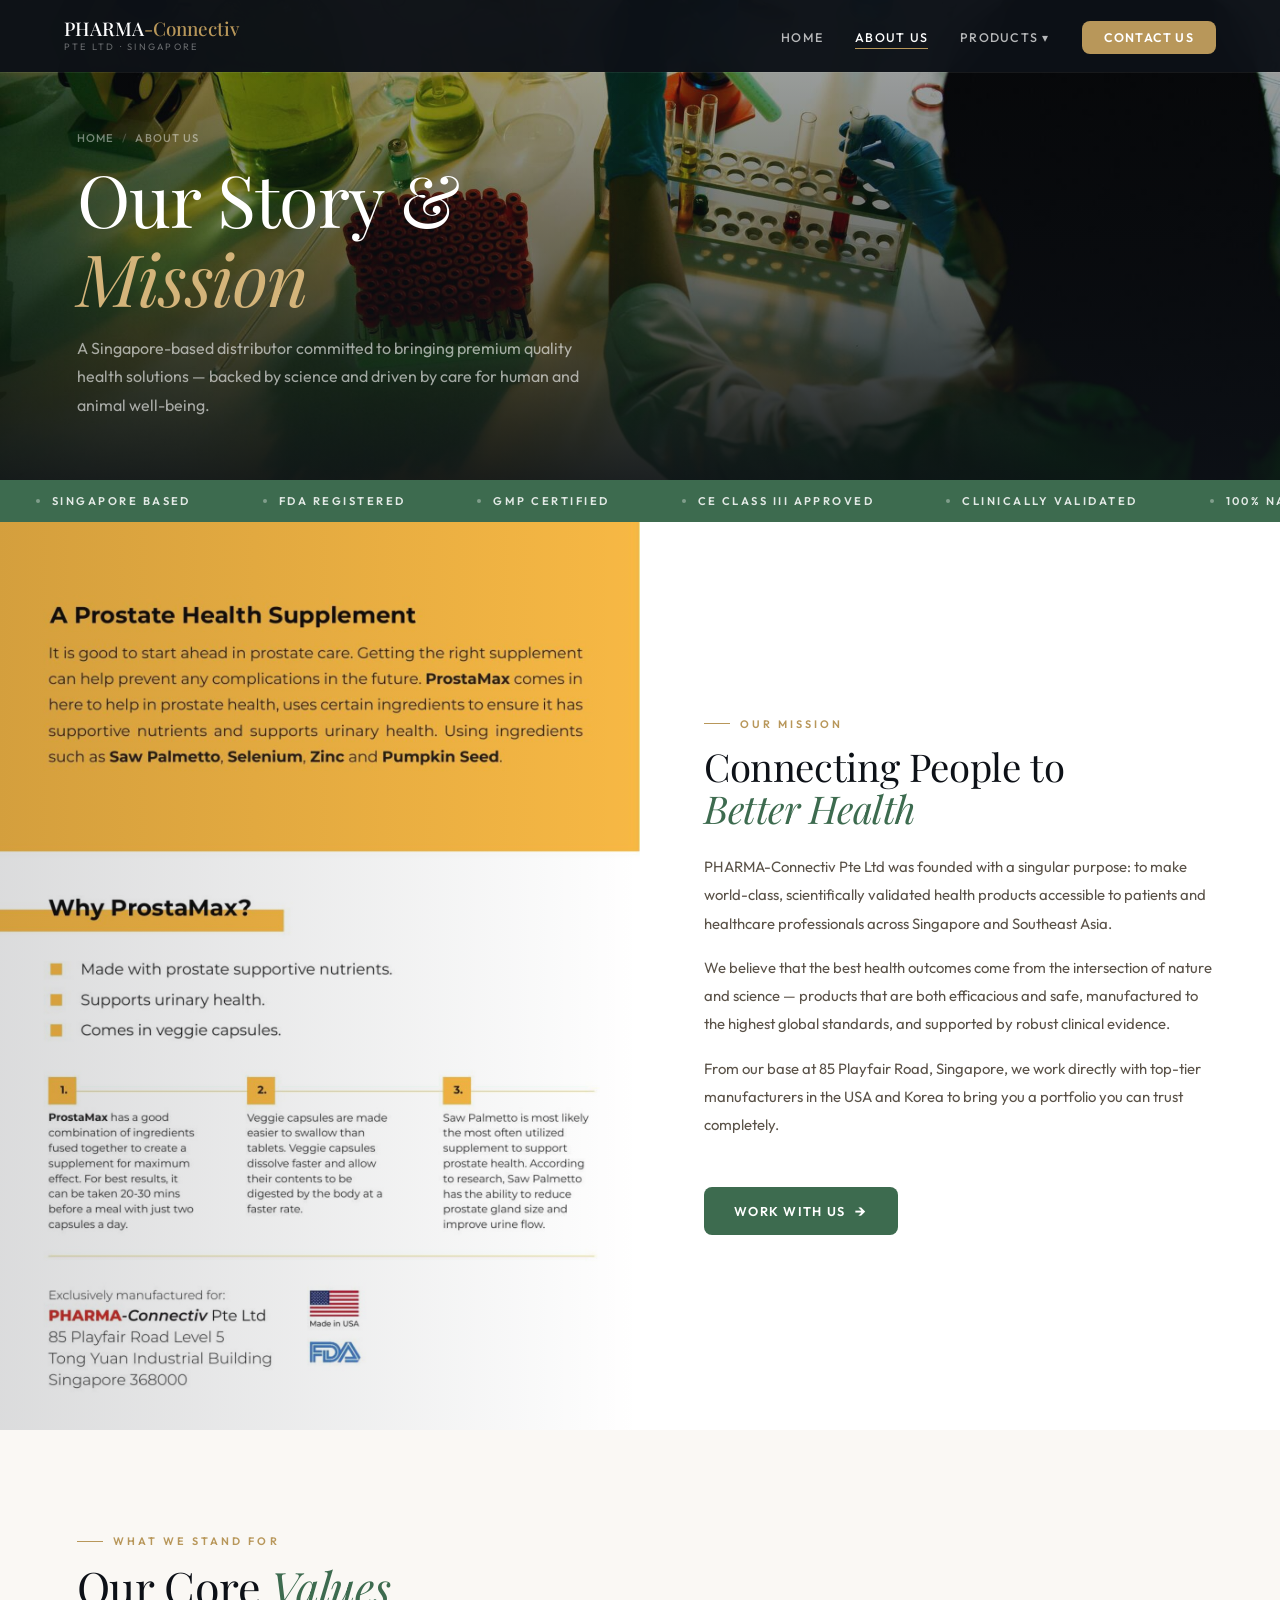
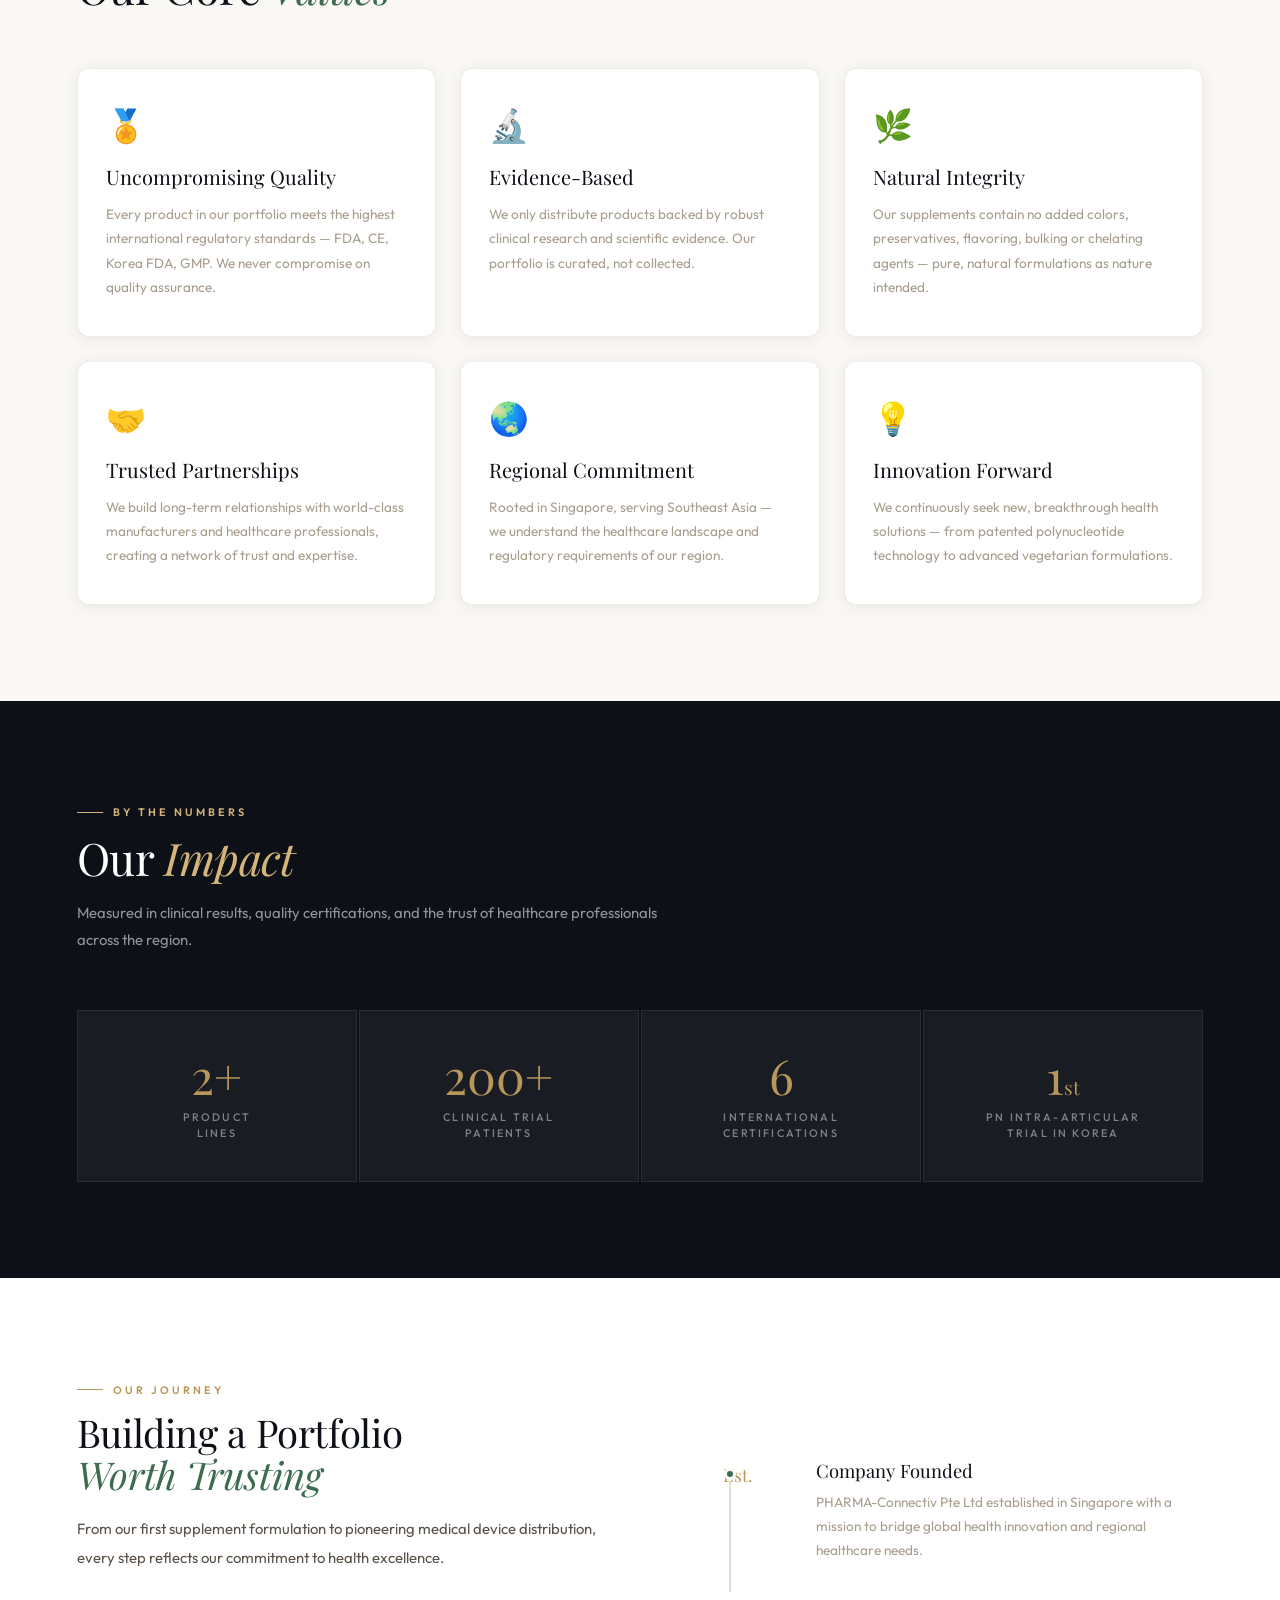
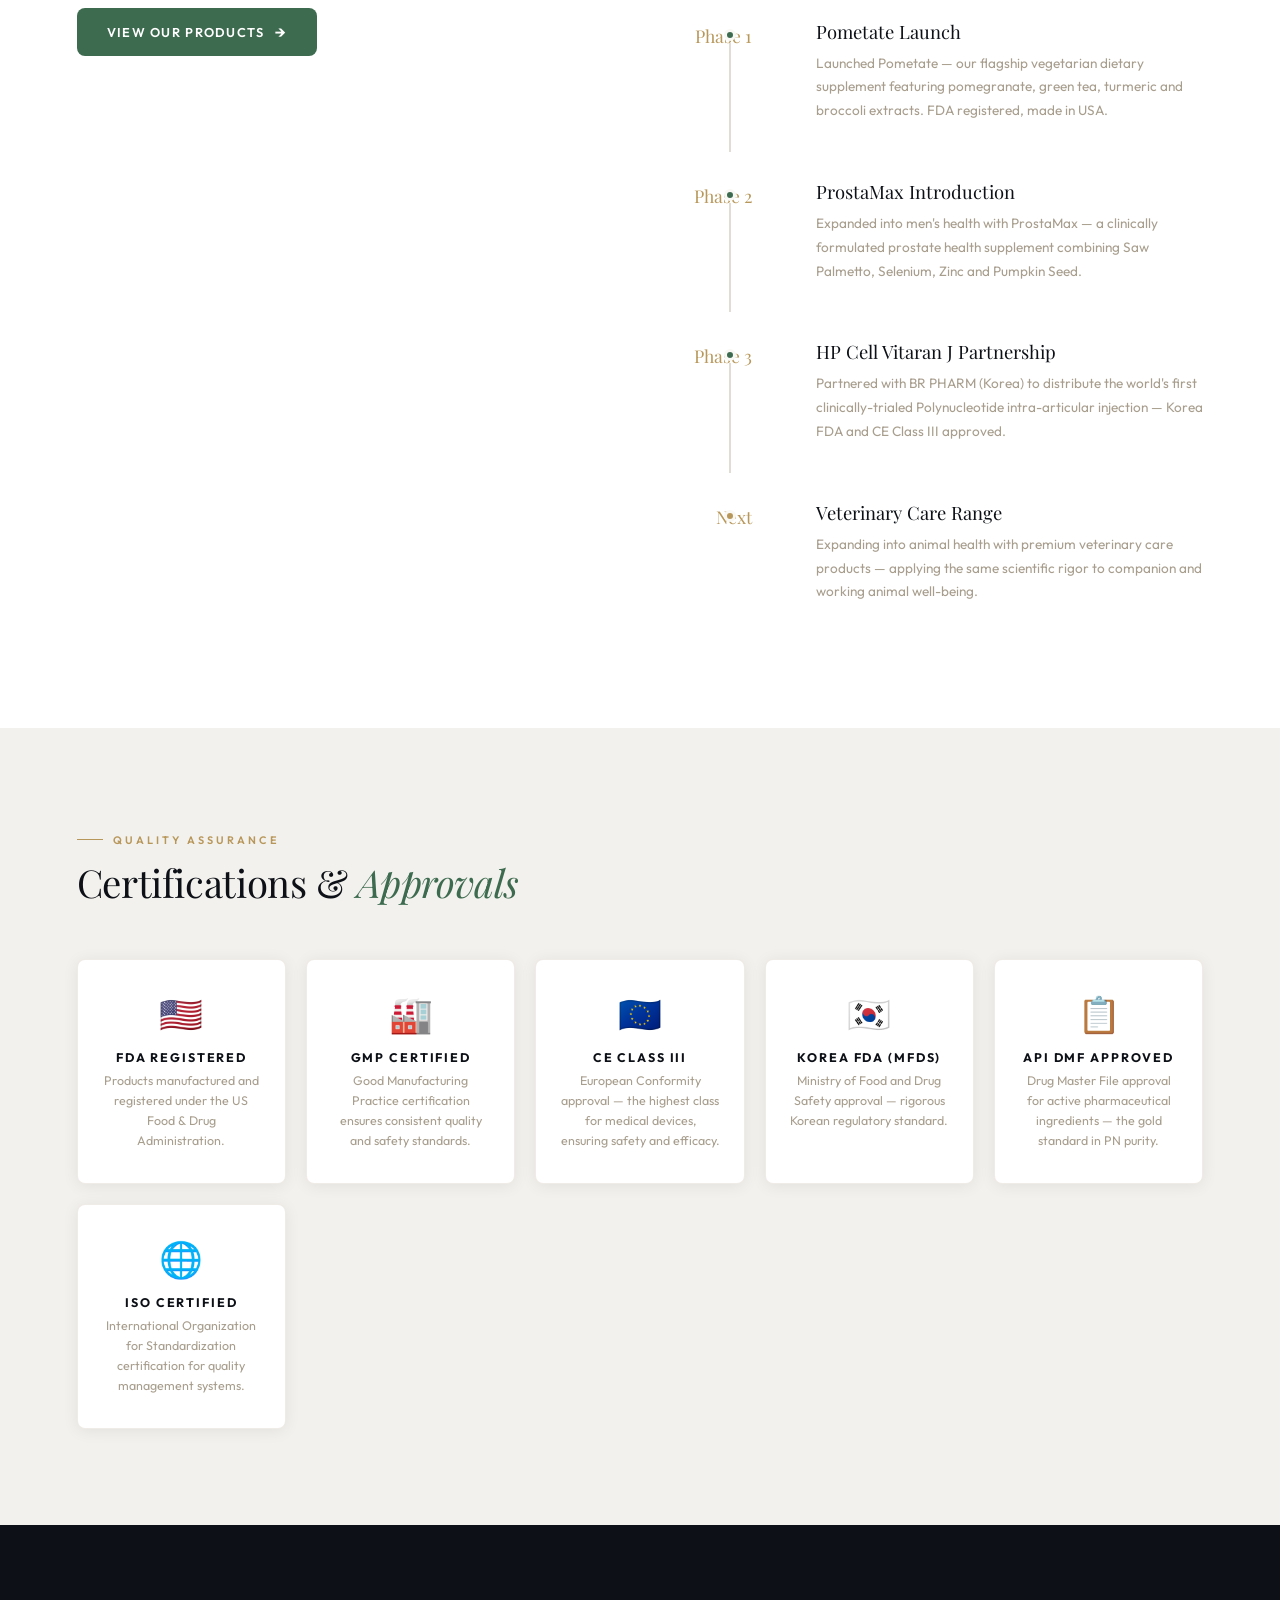
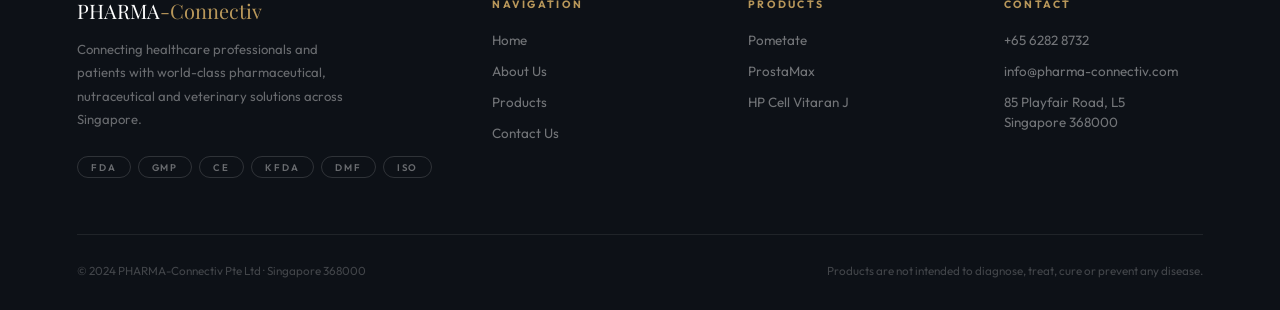
==== commit a18b6407: "about us banner image size compressed" ====
--- a/about.html
+++ b/about.html
@@ -92,7 +92,7 @@
 
 <!-- PAGE HERO -->
 <div class="page-hero" style="min-height:480px">
-  <img class="page-hero-img" src="assets/images/about-us-1.jpg" alt="About PHARMA-Connectiv — our commitment to health"/>
+  <img class="page-hero-img" src="assets/images/about-us.jpg" alt="About PHARMA-Connectiv — our commitment to health"/>
   <div class="page-hero-overlay"></div>
   <div class="page-hero-content">
     <div class="breadcrumb"><a href="index.html">Home</a><span class="breadcrumb-sep">/</span><span>About Us</span></div>
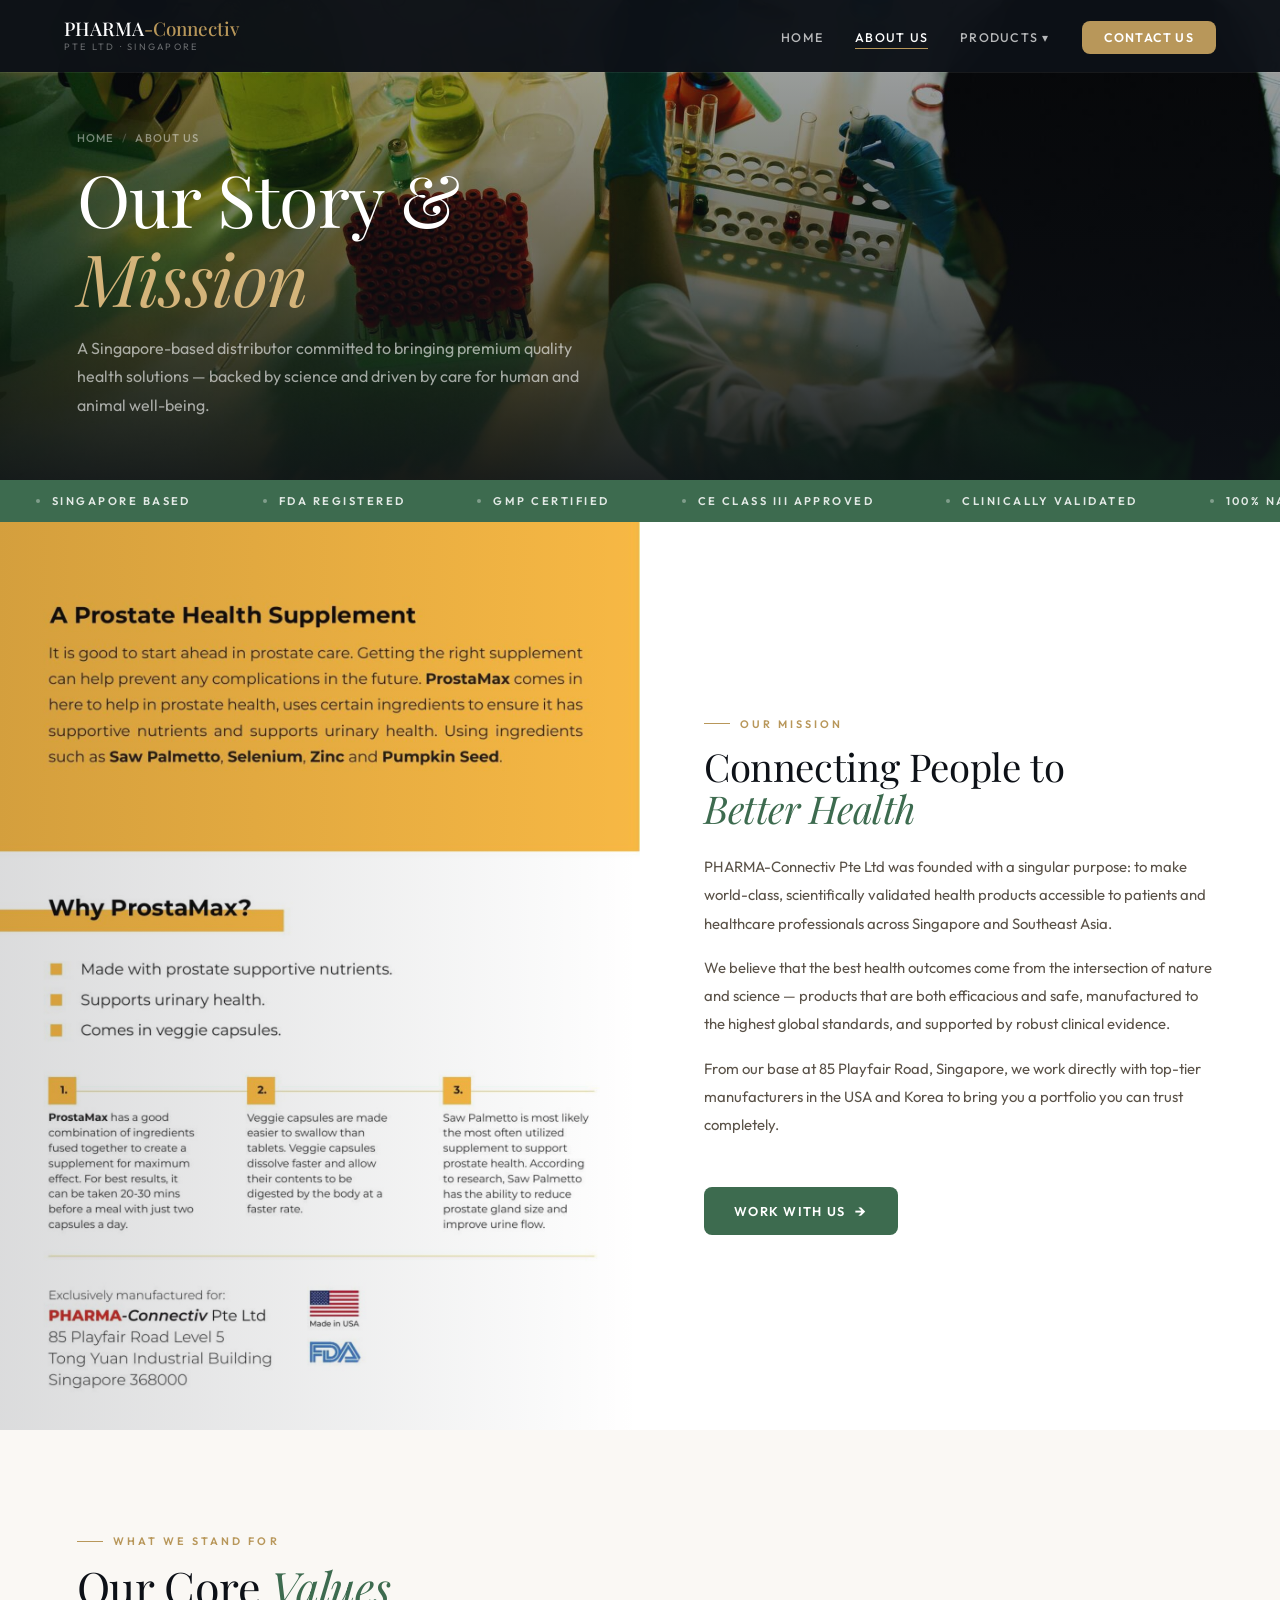
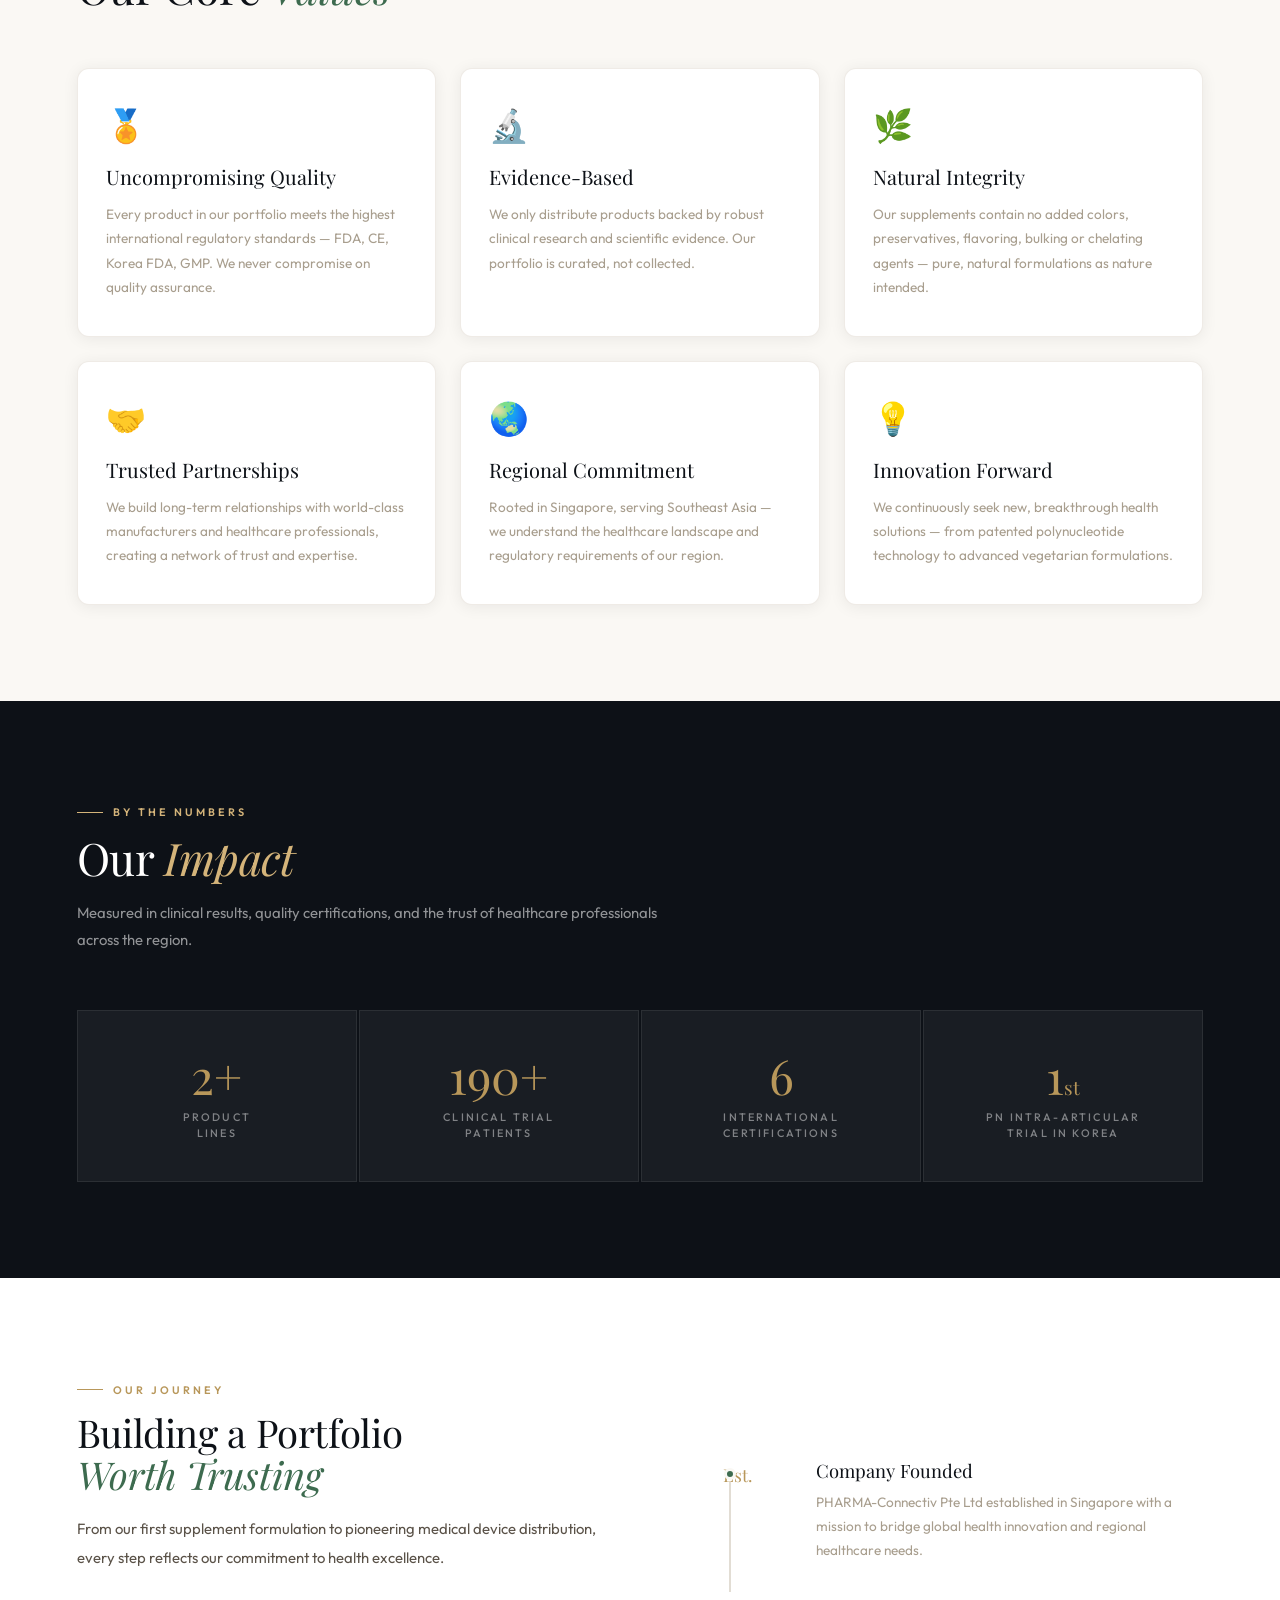
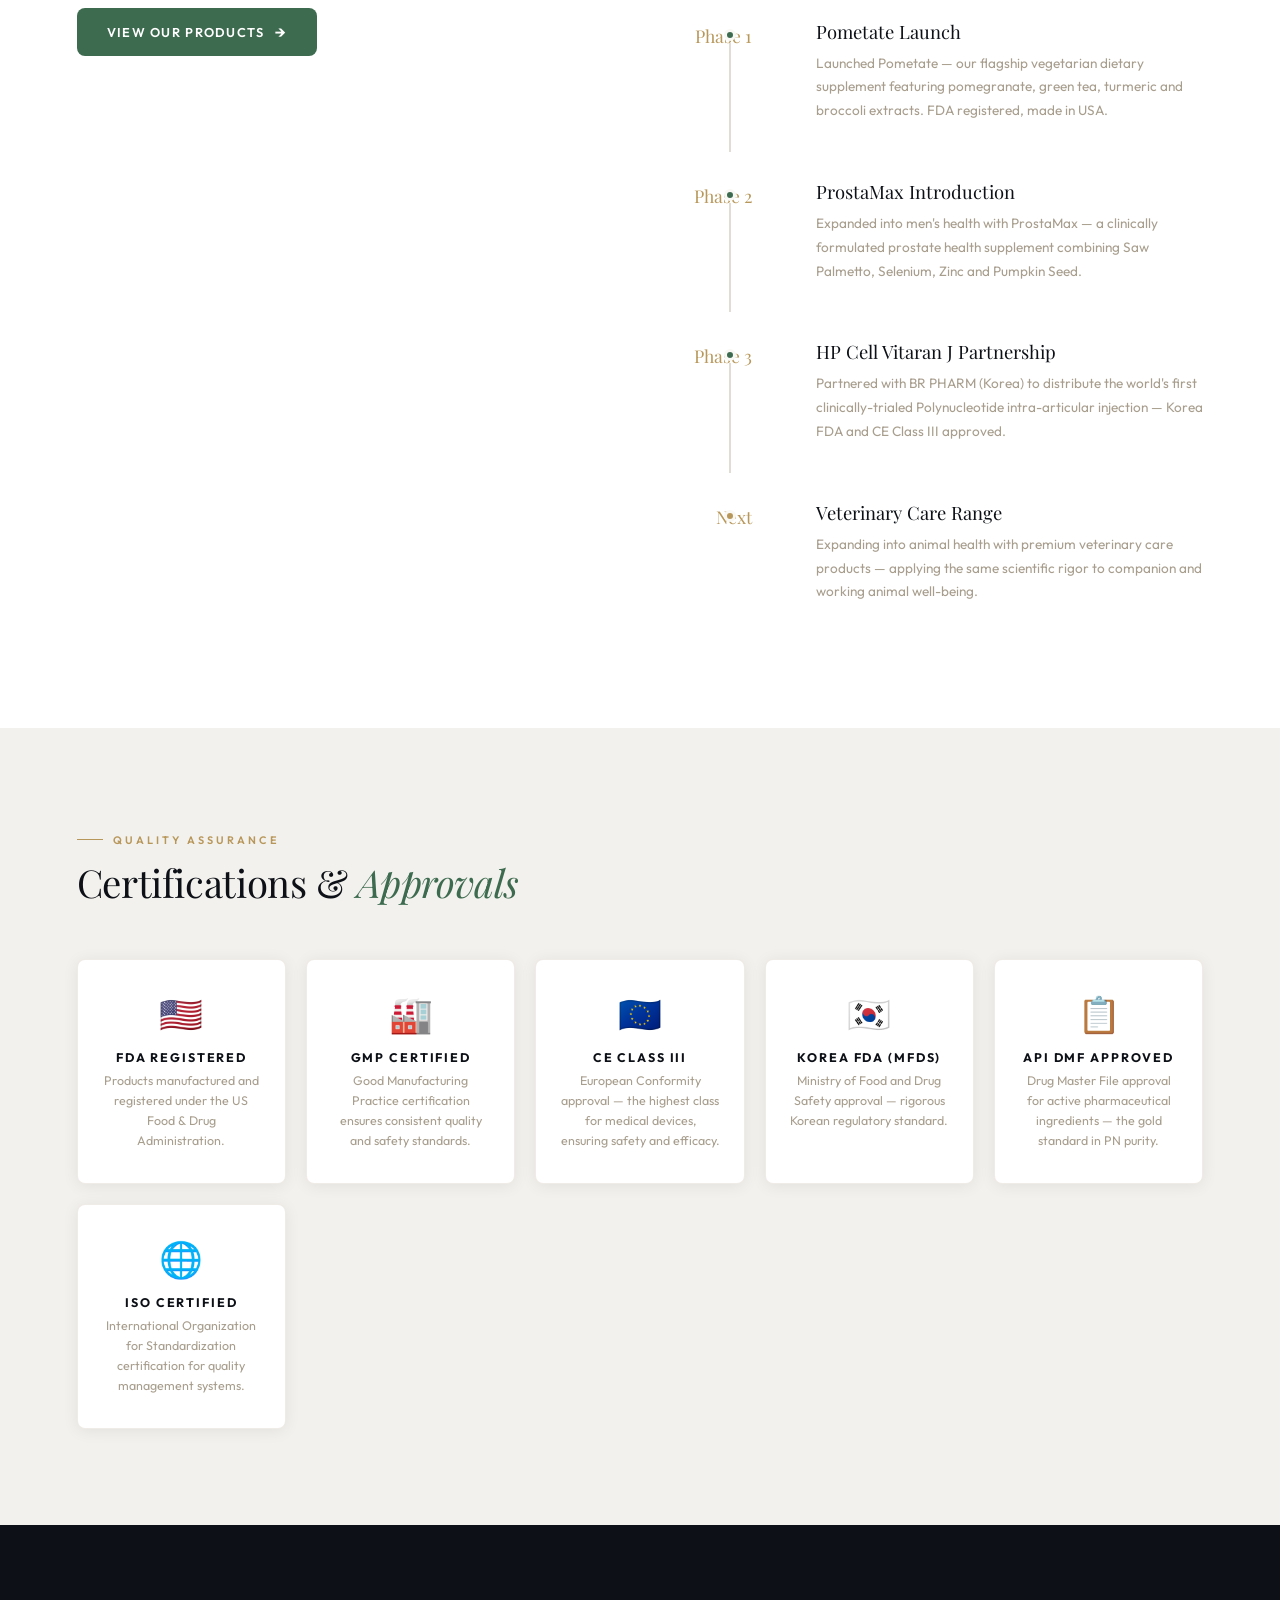
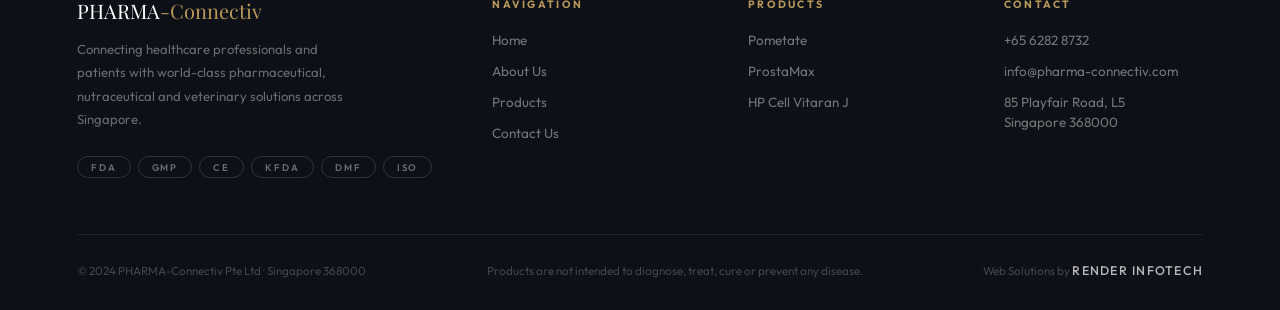
==== commit 9a54e87a: "Footer changed" ====
--- a/about.html
+++ b/about.html
@@ -246,7 +246,12 @@
     <div class="fcol"><h5>Products</h5><ul><li><a href="pometate.html">Pometate</a></li><li><a href="prostamax.html">ProstaMax</a></li><li><a href="vitaran.html">HP Cell Vitaran J</a></li></ul></div>
     <div class="fcol"><h5>Contact</h5><ul><li><a href="tel:+6562828732">+65 6282 8732</a></li><li><a href="mailto:info@pharma-connectiv.com">info@pharma-connectiv.com</a></li><li><a href="#">85 Playfair Road, L5<br>Singapore 368000</a></li></ul></div>
   </div>
-  <div class="footer-bottom"><p>© 2024 PHARMA-Connectiv Pte Ltd · Singapore 368000</p><p>Products are not intended to diagnose, treat, cure or prevent any disease.</p></div>
+  <div class="footer-bottom nav-links"><p>© 2024 PHARMA-Connectiv Pte Ltd · Singapore 368000</p><p>Products are not intended to diagnose, treat, cure or prevent any disease.</p><p>
+          Web Solutions by
+          <a href="https://www.renderinfotech.com/" target="_blank"
+            >Render Infotech</a
+          >
+        </p></div>
 </footer>
 <script src="js/main.js"></script>
 </body></html>
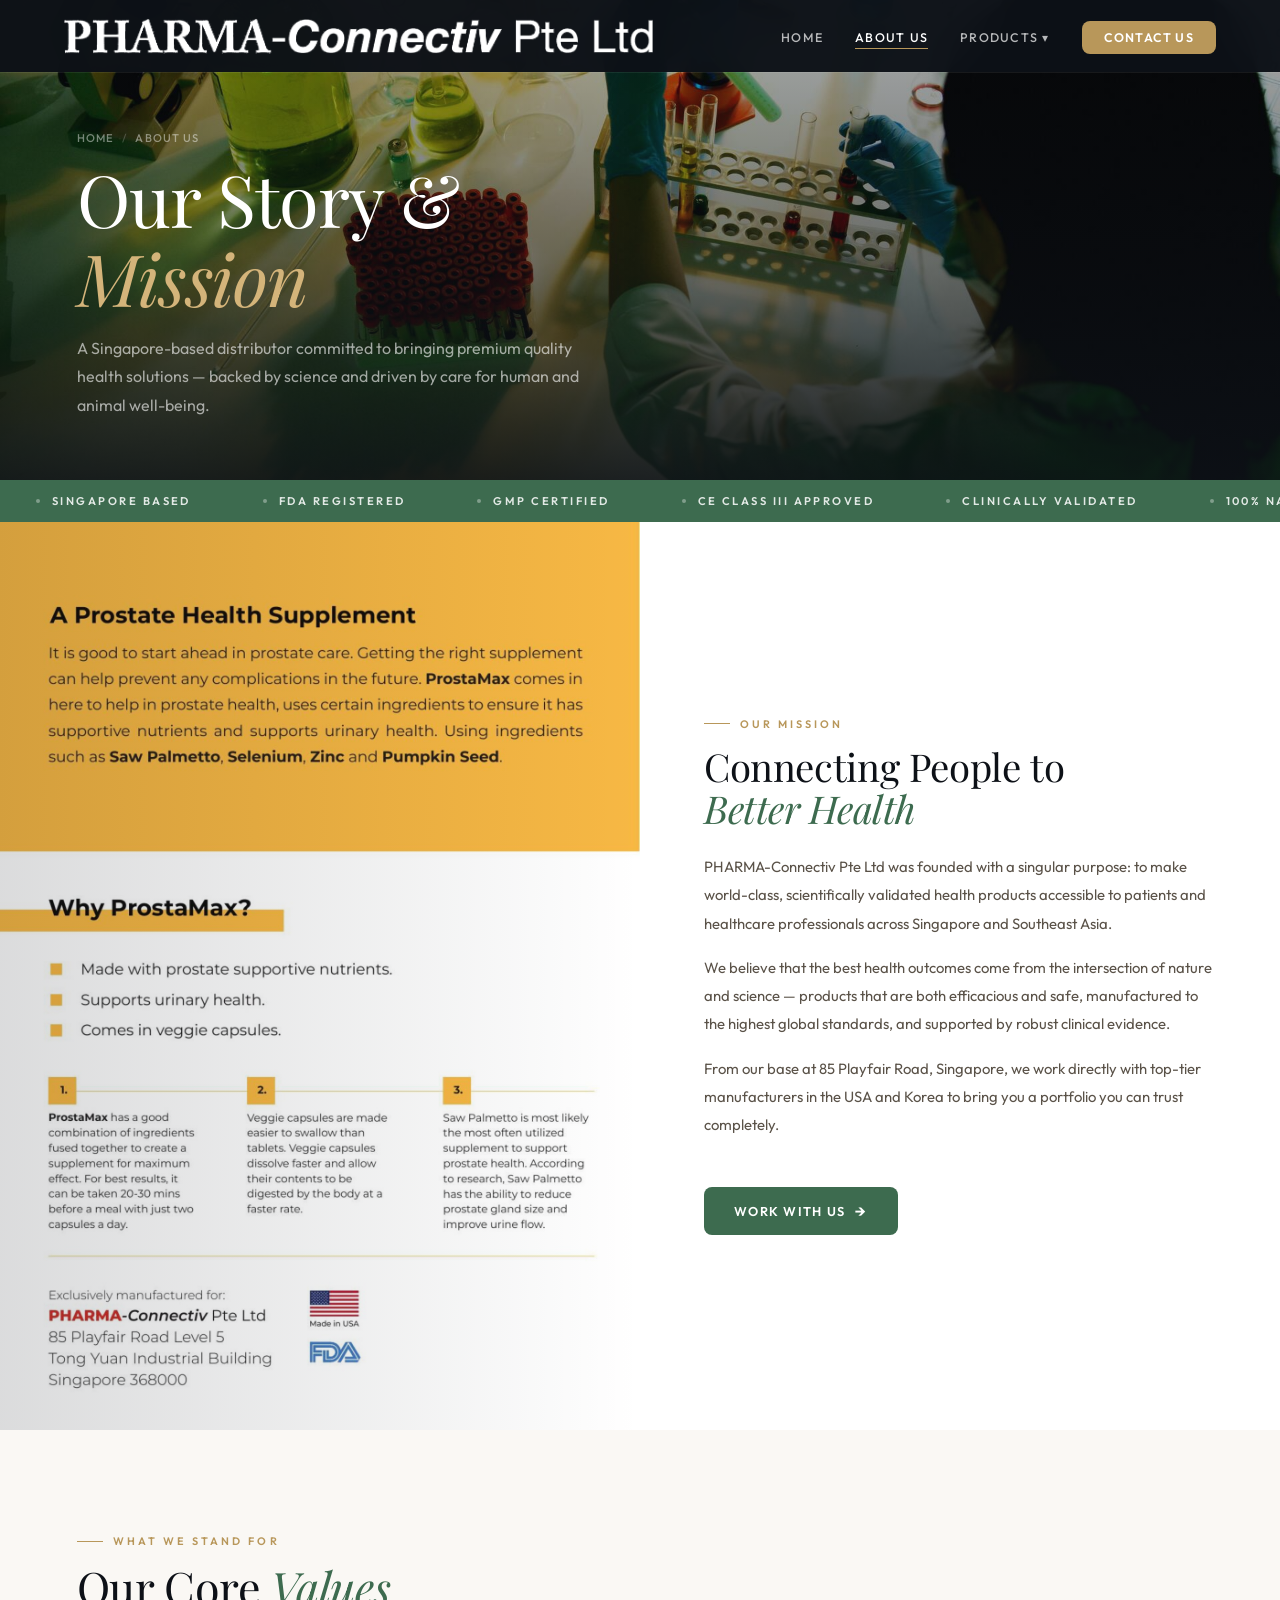
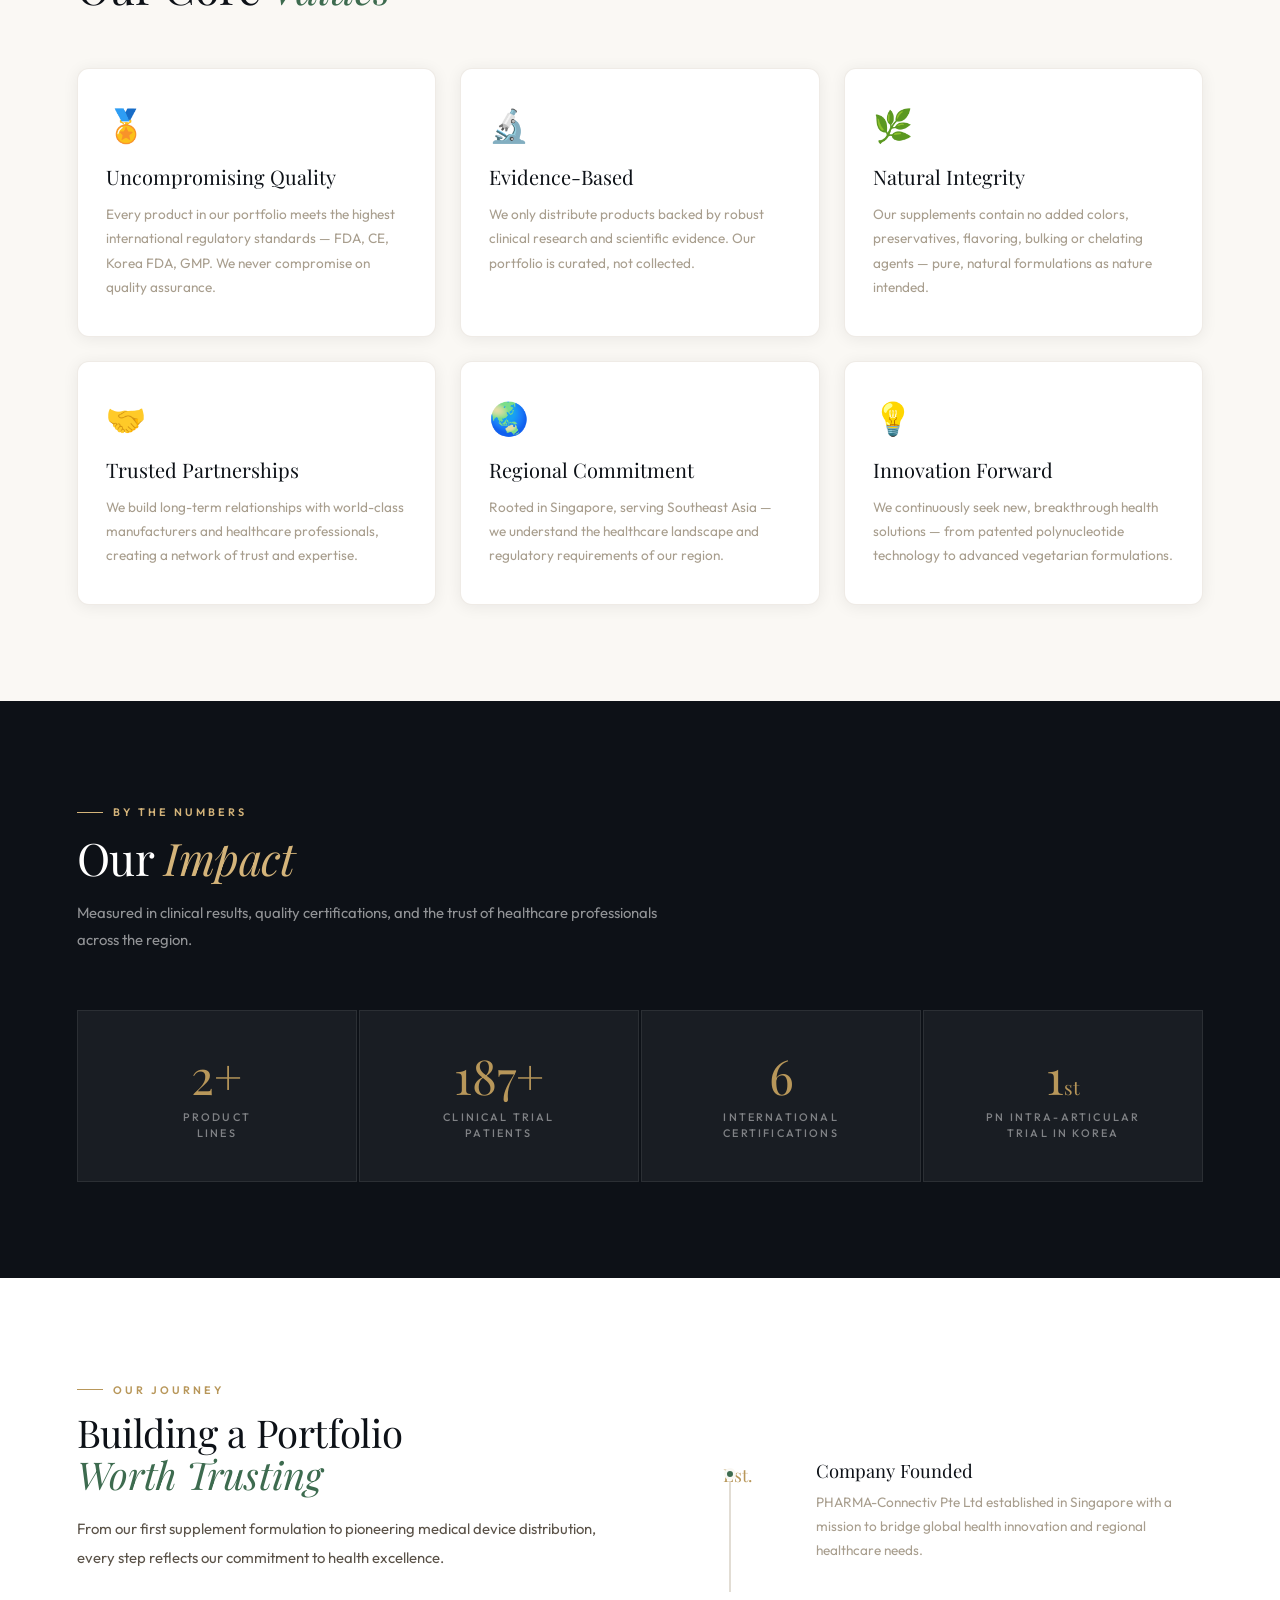
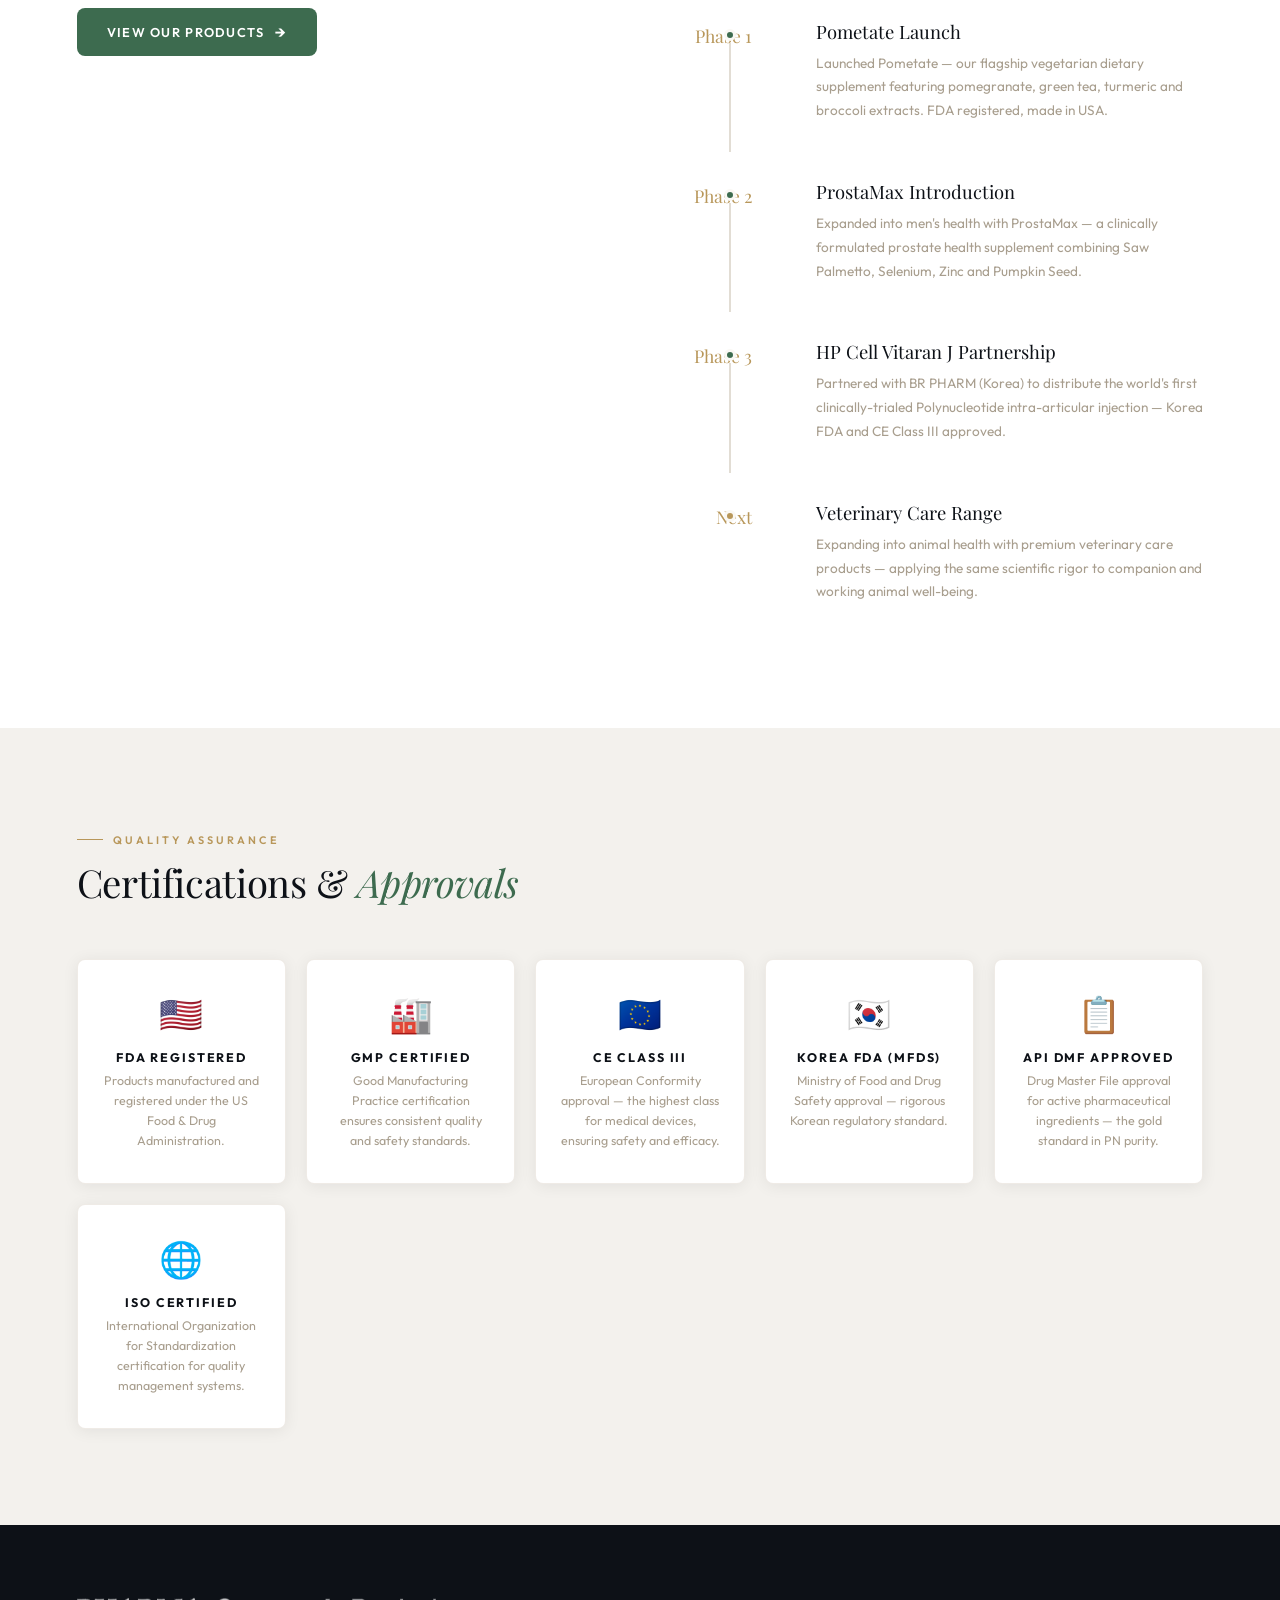
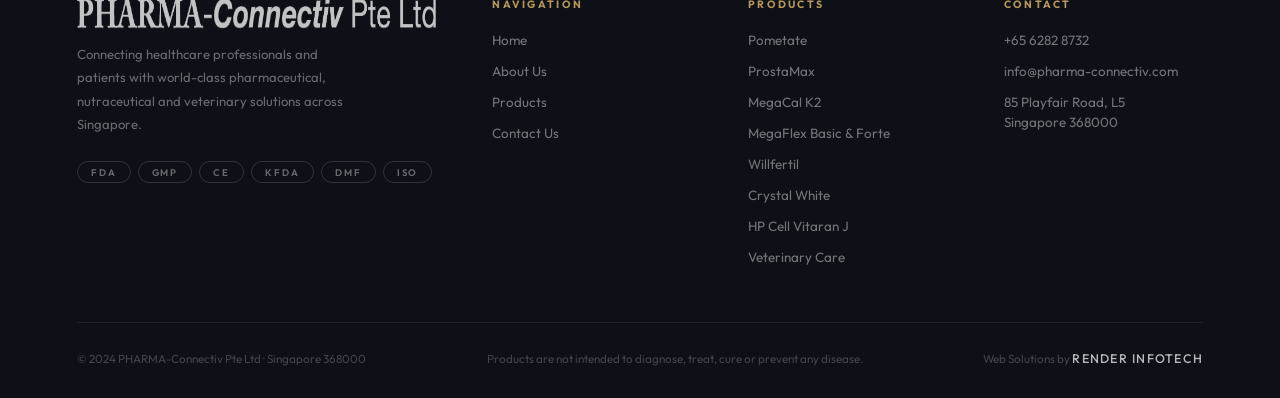
==== commit a2d24bda: "Added new images, changed product images, modifications in home page, products page, contact us page" ====
--- a/about.html
+++ b/about.html
@@ -1,257 +1,788 @@
-<!DOCTYPE html>
+<!doctype html>
 <html lang="en">
-<head>
-  <meta charset="UTF-8"/><meta name="viewport" content="width=device-width,initial-scale=1"/>
-  <title>About Us — PHARMA-Connectiv Pte Ltd</title>
-  <link rel="stylesheet" href="css/styles.css"/>
-  <style>
-    .mission-grid{display:grid;grid-template-columns:1fr 1fr;gap:0;min-height:560px}
-    .mission-img{position:relative;overflow:hidden}
-    .mission-img img{width:100%;height:100%;object-fit:cover}
-    .mission-img-overlay{position:absolute;inset:0;background:linear-gradient(to right,rgba(13,17,23,.15),transparent)}
-    .mission-text{padding:80px 64px;background:var(--white);display:flex;flex-direction:column;justify-content:center}
-    .mission-text h2{font-size:clamp(1.9rem,3vw,2.8rem);margin:14px 0 24px}
-    .mission-text p{font-size:.93rem;line-height:1.9;color:var(--grey-4);margin-bottom:16px}
-
-    .values-grid{display:grid;grid-template-columns:repeat(3,1fr);gap:24px;margin-top:56px}
-    .value-card{padding:36px 28px;background:var(--white);border-radius:12px;border:1px solid var(--border);box-shadow:var(--shadow-sm);transition:transform .3s,box-shadow .3s}
-    .value-card:hover{transform:translateY(-6px);box-shadow:var(--shadow-md)}
-    .vc-icon{font-size:2rem;margin-bottom:18px}
-    .vc-title{font-family:'Playfair Display',serif;font-size:1.25rem;font-weight:400;color:var(--ink);margin-bottom:12px}
-    .vc-desc{font-size:.85rem;line-height:1.8;color:var(--grey-3)}
-
-    .team-section{background:var(--ink);padding:96px 6%}
-    .team-section h2{color:#fff;font-size:clamp(2rem,3.5vw,3rem);margin:14px 0 16px}
-    .team-section>p{color:rgba(255,255,255,.55);font-size:.93rem;line-height:1.85;max-width:600px;margin-bottom:56px}
-    .stats-row{display:grid;grid-template-columns:repeat(4,1fr);gap:2px;margin-top:56px}
-    .stat-box{padding:40px 28px;background:rgba(255,255,255,.05);border:1px solid rgba(255,255,255,.08);text-align:center}
-    .stat-box-num{font-family:'Playfair Display',serif;font-size:3rem;font-weight:400;color:var(--gold);line-height:1}
-    .stat-box-lbl{font-size:.68rem;letter-spacing:.2em;text-transform:uppercase;color:rgba(255,255,255,.45);margin-top:10px;font-weight:500;line-height:1.5}
-
-    .timeline{margin-top:56px;display:flex;flex-direction:column;gap:0}
-    .tl-item{display:grid;grid-template-columns:100px 1fr;gap:0;position:relative}
-    .tl-item::before{content:'';position:absolute;left:49px;top:52px;bottom:-1px;width:2px;background:var(--grey-2)}
-    .tl-item:last-child::before{display:none}
-    .tl-year{padding:32px 0;text-align:right;padding-right:28px;font-family:'Playfair Display',serif;font-size:1.1rem;font-weight:400;color:var(--gold);line-height:1;padding-top:36px}
-    .tl-dot{position:absolute;left:44px;top:38px;width:12px;height:12px;border-radius:50%;background:var(--sage);border:3px solid var(--cream);z-index:1}
-    .tl-content{padding:28px 0 28px 36px;border:none}
-    .tl-content h4{font-family:'Playfair Display',serif;font-size:1.15rem;font-weight:400;color:var(--ink);margin-bottom:8px}
-    .tl-content p{font-size:.85rem;line-height:1.75;color:var(--grey-3)}
-
-    .certs-sec{background:var(--grey-1)}
-    .certs-grid{display:grid;grid-template-columns:repeat(auto-fill,minmax(200px,1fr));gap:20px;margin-top:56px}
-    .cert-card{background:var(--white);border-radius:var(--r);padding:32px 24px;text-align:center;border:1px solid var(--border);box-shadow:var(--shadow-sm)}
-    .cert-icon{font-size:2.2rem;margin-bottom:14px}
-    .cert-name{font-size:.78rem;letter-spacing:.15em;text-transform:uppercase;font-weight:700;color:var(--ink);margin-bottom:6px}
-    .cert-desc{font-size:.78rem;color:var(--grey-3);line-height:1.6}
-
-    @media(max-width:900px){
-      .mission-grid{grid-template-columns:1fr}
-      .mission-img{min-height:320px}
-      .mission-text{padding:52px 32px}
-      .values-grid{grid-template-columns:1fr 1fr}
-      .stats-row{grid-template-columns:1fr 1fr}
-    }
-    @media(max-width:600px){
-      .values-grid{grid-template-columns:1fr}
-      .stats-row{grid-template-columns:1fr 1fr}
-      .tl-item{grid-template-columns:72px 1fr}
-      .tl-item::before{left:35px}
-      .tl-dot{left:29px}
-      .timeline-split-grid{grid-template-columns:1fr !important}
-    }
-    @media(max-width:400px){
-      .stats-row{grid-template-columns:1fr}
-      .stat-box-num{font-size:2.2rem}
-    }
-  </style>
-</head>
-<body>
-<nav id="navbar" class="solid">
-  <a href="index.html" class="nav-logo"><div class="nav-logo-main">PHARMA<span>-Connectiv</span></div><div class="nav-logo-sub">Pte Ltd · Singapore</div></a>
-  <ul class="nav-links">
-    <li><a href="index.html">Home</a></li>
-    <li><a href="about.html" class="active">About Us</a></li>
-    <li class="nav-has-drop"><a href="products.html">Products ▾</a>
-      <div class="nav-drop">
-        <a href="products.html"><span class="nav-drop-icon">💊</span>All Products</a>
-        <a href="pometate.html"><span class="nav-drop-icon">🌿</span>Pometate</a>
-        <a href="prostamax.html"><span class="nav-drop-icon">🛡️</span>ProstaMax</a>
-        <a href="vitaran.html"><span class="nav-drop-icon">💉</span>HP Cell Vitaran J</a>
-      </div>
-    </li>
-    <li><a href="contact.html" class="nav-cta">Contact Us</a></li>
-  </ul>
-  <button class="nav-toggle" id="nav-toggle"><span></span><span></span><span></span></button>
-</nav>
-<div class="nav-drawer" id="nav-drawer">
-  <a href="index.html">Home</a><a href="about.html">About Us</a><a href="products.html">All Products</a>
-  <a href="pometate.html">Pometate</a><a href="prostamax.html">ProstaMax</a><a href="vitaran.html">HP Cell Vitaran J</a>
-  <a href="contact.html" class="drawer-cta">Contact Us</a>
-</div>
-
-<!-- PAGE HERO -->
-<div class="page-hero" style="min-height:480px">
-  <img class="page-hero-img" src="assets/images/about-us.jpg" alt="About PHARMA-Connectiv — our commitment to health"/>
-  <div class="page-hero-overlay"></div>
-  <div class="page-hero-content">
-    <div class="breadcrumb"><a href="index.html">Home</a><span class="breadcrumb-sep">/</span><span>About Us</span></div>
-    <h1 class="display" style="font-size:clamp(2.5rem,6vw,4.5rem)">Our Story &amp;<br><span class="gold-em">Mission</span></h1>
-    <p>A Singapore-based distributor committed to bringing premium quality health solutions — backed by science and driven by care for human and animal well-being.</p>
-  </div>
-</div>
-
-<div class="marquee-wrap" aria-hidden="true">
-  <div class="marquee-track">
-    <span class="marquee-item"><span class="marquee-dot"></span>Singapore Based</span>
-    <span class="marquee-item"><span class="marquee-dot"></span>FDA Registered</span>
-    <span class="marquee-item"><span class="marquee-dot"></span>GMP Certified</span>
-    <span class="marquee-item"><span class="marquee-dot"></span>CE Class III Approved</span>
-    <span class="marquee-item"><span class="marquee-dot"></span>Clinically Validated</span>
-    <span class="marquee-item"><span class="marquee-dot"></span>100% Natural Ingredients</span>
-    <span class="marquee-item"><span class="marquee-dot"></span>Singapore Based</span>
-    <span class="marquee-item"><span class="marquee-dot"></span>FDA Registered</span>
-    <span class="marquee-item"><span class="marquee-dot"></span>GMP Certified</span>
-    <span class="marquee-item"><span class="marquee-dot"></span>CE Class III Approved</span>
-    <span class="marquee-item"><span class="marquee-dot"></span>Clinically Validated</span>
-    <span class="marquee-item"><span class="marquee-dot"></span>100% Natural Ingredients</span>
-  </div>
-</div>
-
-<!-- MISSION -->
-<div class="mission-grid">
-  <div class="mission-img reveal">
-    <img src="assets/images/prostamax-detail.jpg" alt="ProstaMax — why choose prostate health supplements" loading="lazy"/>
-    <div class="mission-img-overlay"></div>
-  </div>
-  <div class="mission-text">
-    <div class="eyebrow reveal">Our Mission</div>
-    <h2 class="display reveal rv1">Connecting People to<br><em>Better Health</em></h2>
-    <p class="reveal rv2">PHARMA-Connectiv Pte Ltd was founded with a singular purpose: to make world-class, scientifically validated health products accessible to patients and healthcare professionals across Singapore and Southeast Asia.</p>
-    <p class="reveal rv2">We believe that the best health outcomes come from the intersection of nature and science — products that are both efficacious and safe, manufactured to the highest global standards, and supported by robust clinical evidence.</p>
-    <p class="reveal rv2">From our base at 85 Playfair Road, Singapore, we work directly with top-tier manufacturers in the USA and Korea to bring you a portfolio you can trust completely.</p>
-    <div class="reveal rv3" style="margin-top:32px"><a href="contact.html" class="btn btn-sage btn-arrow">Work With Us</a></div>
-  </div>
-</div>
-
-<!-- VALUES -->
-<section class="section" style="background:var(--cream)">
-  <div class="eyebrow reveal">What We Stand For</div>
-  <h2 class="display reveal rv1" style="font-size:clamp(2rem,3.5vw,3rem);margin-top:14px">Our Core <em>Values</em></h2>
-  <div class="values-grid">
-    <div class="value-card reveal">
-      <div class="vc-icon">🏅</div>
-      <div class="vc-title">Uncompromising Quality</div>
-      <p class="vc-desc">Every product in our portfolio meets the highest international regulatory standards — FDA, CE, Korea FDA, GMP. We never compromise on quality assurance.</p>
+  <head>
+    <meta charset="UTF-8" />
+    <meta name="viewport" content="width=device-width,initial-scale=1" />
+    <title>About Us — PHARMA-Connectiv Pte Ltd</title>
+    <link rel="stylesheet" href="css/styles.css" />
+    <style>
+      .mission-grid {
+        display: grid;
+        grid-template-columns: 1fr 1fr;
+        gap: 0;
+        min-height: 560px;
+      }
+      .mission-img {
+        position: relative;
+        overflow: hidden;
+      }
+      .mission-img img {
+        width: 100%;
+        height: 100%;
+        object-fit: cover;
+      }
+      .mission-img-overlay {
+        position: absolute;
+        inset: 0;
+        background: linear-gradient(
+          to right,
+          rgba(13, 17, 23, 0.15),
+          transparent
+        );
+      }
+      .mission-text {
+        padding: 80px 64px;
+        background: var(--white);
+        display: flex;
+        flex-direction: column;
+        justify-content: center;
+      }
+      .mission-text h2 {
+        font-size: clamp(1.9rem, 3vw, 2.8rem);
+        margin: 14px 0 24px;
+      }
+      .mission-text p {
+        font-size: 0.93rem;
+        line-height: 1.9;
+        color: var(--grey-4);
+        margin-bottom: 16px;
+      }
+
+      .values-grid {
+        display: grid;
+        grid-template-columns: repeat(3, 1fr);
+        gap: 24px;
+        margin-top: 56px;
+      }
+      .value-card {
+        padding: 36px 28px;
+        background: var(--white);
+        border-radius: 12px;
+        border: 1px solid var(--border);
+        box-shadow: var(--shadow-sm);
+        transition:
+          transform 0.3s,
+          box-shadow 0.3s;
+      }
+      .value-card:hover {
+        transform: translateY(-6px);
+        box-shadow: var(--shadow-md);
+      }
+      .vc-icon {
+        font-size: 2rem;
+        margin-bottom: 18px;
+      }
+      .vc-title {
+        font-family: "Playfair Display", serif;
+        font-size: 1.25rem;
+        font-weight: 400;
+        color: var(--ink);
+        margin-bottom: 12px;
+      }
+      .vc-desc {
+        font-size: 0.85rem;
+        line-height: 1.8;
+        color: var(--grey-3);
+      }
+
+      .team-section {
+        background: var(--ink);
+        padding: 96px 6%;
+      }
+      .team-section h2 {
+        color: #fff;
+        font-size: clamp(2rem, 3.5vw, 3rem);
+        margin: 14px 0 16px;
+      }
+      .team-section > p {
+        color: rgba(255, 255, 255, 0.55);
+        font-size: 0.93rem;
+        line-height: 1.85;
+        max-width: 600px;
+        margin-bottom: 56px;
+      }
+      .stats-row {
+        display: grid;
+        grid-template-columns: repeat(4, 1fr);
+        gap: 2px;
+        margin-top: 56px;
+      }
+      .stat-box {
+        padding: 40px 28px;
+        background: rgba(255, 255, 255, 0.05);
+        border: 1px solid rgba(255, 255, 255, 0.08);
+        text-align: center;
+      }
+      .stat-box-num {
+        font-family: "Playfair Display", serif;
+        font-size: 3rem;
+        font-weight: 400;
+        color: var(--gold);
+        line-height: 1;
+      }
+      .stat-box-lbl {
+        font-size: 0.68rem;
+        letter-spacing: 0.2em;
+        text-transform: uppercase;
+        color: rgba(255, 255, 255, 0.45);
+        margin-top: 10px;
+        font-weight: 500;
+        line-height: 1.5;
+      }
+
+      .timeline {
+        margin-top: 56px;
+        display: flex;
+        flex-direction: column;
+        gap: 0;
+      }
+      .tl-item {
+        display: grid;
+        grid-template-columns: 100px 1fr;
+        gap: 0;
+        position: relative;
+      }
+      .tl-item::before {
+        content: "";
+        position: absolute;
+        left: 49px;
+        top: 52px;
+        bottom: -1px;
+        width: 2px;
+        background: var(--grey-2);
+      }
+      .tl-item:last-child::before {
+        display: none;
+      }
+      .tl-year {
+        padding: 32px 0;
+        text-align: right;
+        padding-right: 28px;
+        font-family: "Playfair Display", serif;
+        font-size: 1.1rem;
+        font-weight: 400;
+        color: var(--gold);
+        line-height: 1;
+        padding-top: 36px;
+      }
+      .tl-dot {
+        position: absolute;
+        left: 44px;
+        top: 38px;
+        width: 12px;
+        height: 12px;
+        border-radius: 50%;
+        background: var(--sage);
+        border: 3px solid var(--cream);
+        z-index: 1;
+      }
+      .tl-content {
+        padding: 28px 0 28px 36px;
+        border: none;
+      }
+      .tl-content h4 {
+        font-family: "Playfair Display", serif;
+        font-size: 1.15rem;
+        font-weight: 400;
+        color: var(--ink);
+        margin-bottom: 8px;
+      }
+      .tl-content p {
+        font-size: 0.85rem;
+        line-height: 1.75;
+        color: var(--grey-3);
+      }
+
+      .certs-sec {
+        background: var(--grey-1);
+      }
+      .certs-grid {
+        display: grid;
+        grid-template-columns: repeat(auto-fill, minmax(200px, 1fr));
+        gap: 20px;
+        margin-top: 56px;
+      }
+      .cert-card {
+        background: var(--white);
+        border-radius: var(--r);
+        padding: 32px 24px;
+        text-align: center;
+        border: 1px solid var(--border);
+        box-shadow: var(--shadow-sm);
+      }
+      .cert-icon {
+        font-size: 2.2rem;
+        margin-bottom: 14px;
+      }
+      .cert-name {
+        font-size: 0.78rem;
+        letter-spacing: 0.15em;
+        text-transform: uppercase;
+        font-weight: 700;
+        color: var(--ink);
+        margin-bottom: 6px;
+      }
+      .cert-desc {
+        font-size: 0.78rem;
+        color: var(--grey-3);
+        line-height: 1.6;
+      }
+
+      @media (max-width: 900px) {
+        .mission-grid {
+          grid-template-columns: 1fr;
+        }
+        .mission-img {
+          min-height: 320px;
+        }
+        .mission-text {
+          padding: 52px 32px;
+        }
+        .values-grid {
+          grid-template-columns: 1fr 1fr;
+        }
+        .stats-row {
+          grid-template-columns: 1fr 1fr;
+        }
+      }
+      @media (max-width: 600px) {
+        .values-grid {
+          grid-template-columns: 1fr;
+        }
+        .stats-row {
+          grid-template-columns: 1fr 1fr;
+        }
+        .tl-item {
+          grid-template-columns: 72px 1fr;
+        }
+        .tl-item::before {
+          left: 35px;
+        }
+        .tl-dot {
+          left: 29px;
+        }
+        .timeline-split-grid {
+          grid-template-columns: 1fr !important;
+        }
+      }
+      @media (max-width: 400px) {
+        .stats-row {
+          grid-template-columns: 1fr;
+        }
+        .stat-box-num {
+          font-size: 2.2rem;
+        }
+      }
+    </style>
+  </head>
+  <body>
+    <nav id="navbar" class="solid">
+      <a
+        href="index.html"
+        class="nav-logo"
+        aria-label="PHARMA-Connectiv Pte Ltd"
+        ><img
+          src="assets/images/logo.png"
+          alt="PHARMA-Connectiv Pte Ltd"
+          height="36"
+        />
+        <!-- <div class="nav-logo-main">PHARMA<span>-Connectiv</span></div>
+        <div class="nav-logo-sub">Pte Ltd · Singapore</div> -->
+      </a>
+      <ul class="nav-links">
+        <li><a href="index.html">Home</a></li>
+        <li><a href="about.html" class="active">About Us</a></li>
+        <li class="nav-has-drop">
+          <a href="products.html">Products ▾</a>
+          <div class="nav-drop">
+            <a href="products.html"
+              ><span class="nav-drop-icon">💊</span>All Products</a
+            >
+            <a href="pometate.html"
+              ><span class="nav-drop-icon">🌿</span>Pometate</a
+            >
+            <a href="prostamax.html"
+              ><span class="nav-drop-icon">🛡️</span>ProstaMax</a
+            >
+            <a href="megacal.html"
+              ><span class="nav-drop-icon">🦴</span>MegaCal K2</a
+            >
+            <a href="megaflex.html"
+              ><span class="nav-drop-icon">🔩</span>MegaFlex Basic &amp;
+              Forte</a
+            >
+            <a href="willfertil.html"
+              ><span class="nav-drop-icon">👫</span>Willfertil</a
+            >
+            <a href="crystal-white.html"
+              ><span class="nav-drop-icon">✨</span>Crystal White</a
+            >
+            <a href="vitaran.html"
+              ><span class="nav-drop-icon">💉</span>HP Cell Vitaran J</a
+            >
+            <a href="vetcare.html"
+              ><span class="nav-drop-icon">🐾</span>Veterinary Care</a
+            >
+          </div>
+        </li>
+        <li><a href="contact.html" class="nav-cta">Contact Us</a></li>
+      </ul>
+      <button class="nav-toggle" id="nav-toggle">
+        <span></span><span></span><span></span>
+      </button>
+    </nav>
+    <div class="nav-drawer" id="nav-drawer">
+      <a href="index.html">Home</a><a href="about.html">About Us</a
+      ><a href="products.html">All Products</a>
+      <a href="pometate.html">Pometate</a><a href="prostamax.html">ProstaMax</a
+      ><a href="megacal.html">MegaCal K2</a>
+      <a href="megaflex.html">MegaFlex Basic &amp; Forte</a
+      ><a href="willfertil.html">Willfertil</a>
+      <a href="crystal-white.html">Crystal White</a>
+      <a href="vitaran.html">HP Cell Vitaran J</a>
+      <a href="vetcare.html">Veterinary Care</a>
+      <a href="contact.html" class="drawer-cta">Contact Us</a>
     </div>
-    <div class="value-card reveal rv1">
-      <div class="vc-icon">🔬</div>
-      <div class="vc-title">Evidence-Based</div>
-      <p class="vc-desc">We only distribute products backed by robust clinical research and scientific evidence. Our portfolio is curated, not collected.</p>
+
+    <!-- PAGE HERO -->
+    <div class="page-hero" style="min-height: 480px">
+      <img
+        class="page-hero-img"
+        src="assets/images/about-us.jpg"
+        alt="About PHARMA-Connectiv — our commitment to health"
+      />
+      <div class="page-hero-overlay"></div>
+      <div class="page-hero-content">
+        <div class="breadcrumb">
+          <a href="index.html">Home</a><span class="breadcrumb-sep">/</span
+          ><span>About Us</span>
+        </div>
+        <h1 class="display" style="font-size: clamp(2.5rem, 6vw, 4.5rem)">
+          Our Story &amp;<br /><span class="gold-em">Mission</span>
+        </h1>
+        <p>
+          A Singapore-based distributor committed to bringing premium quality
+          health solutions — backed by science and driven by care for human and
+          animal well-being.
+        </p>
+      </div>
     </div>
-    <div class="value-card reveal rv2">
-      <div class="vc-icon">🌿</div>
-      <div class="vc-title">Natural Integrity</div>
-      <p class="vc-desc">Our supplements contain no added colors, preservatives, flavoring, bulking or chelating agents — pure, natural formulations as nature intended.</p>
+
+    <div class="marquee-wrap" aria-hidden="true">
+      <div class="marquee-track">
+        <span class="marquee-item"
+          ><span class="marquee-dot"></span>Singapore Based</span
+        >
+        <span class="marquee-item"
+          ><span class="marquee-dot"></span>FDA Registered</span
+        >
+        <span class="marquee-item"
+          ><span class="marquee-dot"></span>GMP Certified</span
+        >
+        <span class="marquee-item"
+          ><span class="marquee-dot"></span>CE Class III Approved</span
+        >
+        <span class="marquee-item"
+          ><span class="marquee-dot"></span>Clinically Validated</span
+        >
+        <span class="marquee-item"
+          ><span class="marquee-dot"></span>100% Natural Ingredients</span
+        >
+        <span class="marquee-item"
+          ><span class="marquee-dot"></span>Singapore Based</span
+        >
+        <span class="marquee-item"
+          ><span class="marquee-dot"></span>FDA Registered</span
+        >
+        <span class="marquee-item"
+          ><span class="marquee-dot"></span>GMP Certified</span
+        >
+        <span class="marquee-item"
+          ><span class="marquee-dot"></span>CE Class III Approved</span
+        >
+        <span class="marquee-item"
+          ><span class="marquee-dot"></span>Clinically Validated</span
+        >
+        <span class="marquee-item"
+          ><span class="marquee-dot"></span>100% Natural Ingredients</span
+        >
+      </div>
     </div>
-    <div class="value-card reveal">
-      <div class="vc-icon">🤝</div>
-      <div class="vc-title">Trusted Partnerships</div>
-      <p class="vc-desc">We build long-term relationships with world-class manufacturers and healthcare professionals, creating a network of trust and expertise.</p>
+
+    <!-- MISSION -->
+    <div class="mission-grid">
+      <div class="mission-img reveal">
+        <img
+          src="assets/images/prostamax-detail.jpg"
+          alt="ProstaMax — why choose prostate health supplements"
+          loading="lazy"
+        />
+        <div class="mission-img-overlay"></div>
+      </div>
+      <div class="mission-text">
+        <div class="eyebrow reveal">Our Mission</div>
+        <h2 class="display reveal rv1">
+          Connecting People to<br /><em>Better Health</em>
+        </h2>
+        <p class="reveal rv2">
+          PHARMA-Connectiv Pte Ltd was founded with a singular purpose: to make
+          world-class, scientifically validated health products accessible to
+          patients and healthcare professionals across Singapore and Southeast
+          Asia.
+        </p>
+        <p class="reveal rv2">
+          We believe that the best health outcomes come from the intersection of
+          nature and science — products that are both efficacious and safe,
+          manufactured to the highest global standards, and supported by robust
+          clinical evidence.
+        </p>
+        <p class="reveal rv2">
+          From our base at 85 Playfair Road, Singapore, we work directly with
+          top-tier manufacturers in the USA and Korea to bring you a portfolio
+          you can trust completely.
+        </p>
+        <div class="reveal rv3" style="margin-top: 32px">
+          <a href="contact.html" class="btn btn-sage btn-arrow">Work With Us</a>
+        </div>
+      </div>
     </div>
-    <div class="value-card reveal rv1">
-      <div class="vc-icon">🌏</div>
-      <div class="vc-title">Regional Commitment</div>
-      <p class="vc-desc">Rooted in Singapore, serving Southeast Asia — we understand the healthcare landscape and regulatory requirements of our region.</p>
-    </div>
-    <div class="value-card reveal rv2">
-      <div class="vc-icon">💡</div>
-      <div class="vc-title">Innovation Forward</div>
-      <p class="vc-desc">We continuously seek new, breakthrough health solutions — from patented polynucleotide technology to advanced vegetarian formulations.</p>
-    </div>
-  </div>
-</section>
-
-<!-- STATS (dark) -->
-<section class="team-section">
-  <div class="eyebrow light reveal">By the Numbers</div>
-  <h2 class="display reveal rv1">Our <span class="gold-em">Impact</span></h2>
-  <p class="reveal rv2">Measured in clinical results, quality certifications, and the trust of healthcare professionals across the region.</p>
-  <div class="stats-row">
-    <div class="stat-box reveal"><div class="stat-box-num"><span data-count="3" data-suffix="+">3+</span></div><div class="stat-box-lbl">Product<br>Lines</div></div>
-    <div class="stat-box reveal rv1"><div class="stat-box-num"><span data-count="240" data-suffix="+">240+</span></div><div class="stat-box-lbl">Clinical Trial<br>Patients</div></div>
-    <div class="stat-box reveal rv2"><div class="stat-box-num">6</div><div class="stat-box-lbl">International<br>Certifications</div></div>
-    <div class="stat-box reveal rv3"><div class="stat-box-num">1<span style="font-size:1.2rem">st</span></div><div class="stat-box-lbl">PN Intra-Articular<br>Trial in Korea</div></div>
-  </div>
-</section>
-
-<!-- TIMELINE -->
-<section class="section" style="background:var(--white)">
-  <div style="display:grid;grid-template-columns:1fr 1fr;gap:80px;align-items:start" class="timeline-split-grid">
-    <div>
-      <div class="eyebrow reveal">Our Journey</div>
-      <h2 class="display reveal rv1" style="font-size:clamp(1.9rem,3vw,2.8rem);margin-top:14px">Building a Portfolio<br><em>Worth Trusting</em></h2>
-      <p class="reveal rv2" style="font-size:.93rem;line-height:1.9;color:var(--grey-4);margin-top:20px">From our first supplement formulation to pioneering medical device distribution, every step reflects our commitment to health excellence.</p>
-      <div class="reveal rv3" style="margin-top:36px"><a href="products.html" class="btn btn-sage btn-arrow">View Our Products</a></div>
-    </div>
-    <div class="timeline">
-      <div class="tl-item reveal">
-        <div class="tl-year">Est.</div>
-        <div class="tl-dot"></div>
-        <div class="tl-content"><h4>Company Founded</h4><p>PHARMA-Connectiv Pte Ltd established in Singapore with a mission to bridge global health innovation and regional healthcare needs.</p></div>
-      </div>
-      <div class="tl-item reveal rv1">
-        <div class="tl-year">Phase 1</div>
-        <div class="tl-dot"></div>
-        <div class="tl-content"><h4>Pometate Launch</h4><p>Launched Pometate — our flagship vegetarian dietary supplement featuring pomegranate, green tea, turmeric and broccoli extracts. FDA registered, made in USA.</p></div>
-      </div>
-      <div class="tl-item reveal rv2">
-        <div class="tl-year">Phase 2</div>
-        <div class="tl-dot"></div>
-        <div class="tl-content"><h4>ProstaMax Introduction</h4><p>Expanded into men's health with ProstaMax — a clinically formulated prostate health supplement combining Saw Palmetto, Selenium, Zinc and Pumpkin Seed.</p></div>
-      </div>
-      <div class="tl-item reveal rv3">
-        <div class="tl-year">Phase 3</div>
-        <div class="tl-dot"></div>
-        <div class="tl-content"><h4>HP Cell Vitaran J Partnership</h4><p>Partnered with BR PHARM (Korea) to distribute the world's first clinically-trialed Polynucleotide intra-articular injection — Korea FDA and CE Class III approved.</p></div>
-      </div>
-      <div class="tl-item reveal rv4">
-        <div class="tl-year">Next</div>
-        <div class="tl-dot" style="background:var(--gold)"></div>
-        <div class="tl-content"><h4>Veterinary Care Range</h4><p>Expanding into animal health with premium veterinary care products — applying the same scientific rigor to companion and working animal well-being.</p></div>
-      </div>
-    </div>
-  </div>
-</section>
-
-<!-- CERTIFICATIONS -->
-<section class="section certs-sec">
-  <div class="eyebrow reveal">Quality Assurance</div>
-  <h2 class="display reveal rv1" style="font-size:clamp(1.9rem,3vw,2.8rem);margin-top:14px">Certifications &amp; <em>Approvals</em></h2>
-  <div class="certs-grid">
-    <div class="cert-card reveal"><div class="cert-icon">🇺🇸</div><div class="cert-name">FDA Registered</div><div class="cert-desc">Products manufactured and registered under the US Food &amp; Drug Administration.</div></div>
-    <div class="cert-card reveal rv1"><div class="cert-icon">🏭</div><div class="cert-name">GMP Certified</div><div class="cert-desc">Good Manufacturing Practice certification ensures consistent quality and safety standards.</div></div>
-    <div class="cert-card reveal rv2"><div class="cert-icon">🇪🇺</div><div class="cert-name">CE Class III</div><div class="cert-desc">European Conformity approval — the highest class for medical devices, ensuring safety and efficacy.</div></div>
-    <div class="cert-card reveal rv3"><div class="cert-icon">🇰🇷</div><div class="cert-name">Korea FDA (MFDS)</div><div class="cert-desc">Ministry of Food and Drug Safety approval — rigorous Korean regulatory standard.</div></div>
-    <div class="cert-card reveal"><div class="cert-icon">📋</div><div class="cert-name">API DMF Approved</div><div class="cert-desc">Drug Master File approval for active pharmaceutical ingredients — the gold standard in PN purity.</div></div>
-    <div class="cert-card reveal rv1"><div class="cert-icon">🌐</div><div class="cert-name">ISO Certified</div><div class="cert-desc">International Organization for Standardization certification for quality management systems.</div></div>
-  </div>
-</section>
-
-<!-- FOOTER -->
-<footer>
-  <div class="footer-top">
-    <div><div class="f-brand-name">PHARMA<span>-Connectiv</span></div><p class="f-brand-desc">Connecting healthcare professionals and patients with world-class pharmaceutical, nutraceutical and veterinary solutions across Singapore.</p><div class="f-certs"><span class="f-cert">FDA</span><span class="f-cert">GMP</span><span class="f-cert">CE</span><span class="f-cert">KFDA</span><span class="f-cert">DMF</span><span class="f-cert">ISO</span></div></div>
-    <div class="fcol"><h5>Navigation</h5><ul><li><a href="index.html">Home</a></li><li><a href="about.html">About Us</a></li><li><a href="products.html">Products</a></li><li><a href="contact.html">Contact Us</a></li></ul></div>
-    <div class="fcol"><h5>Products</h5><ul><li><a href="pometate.html">Pometate</a></li><li><a href="prostamax.html">ProstaMax</a></li><li><a href="vitaran.html">HP Cell Vitaran J</a></li></ul></div>
-    <div class="fcol"><h5>Contact</h5><ul><li><a href="tel:+6562828732">+65 6282 8732</a></li><li><a href="mailto:info@pharma-connectiv.com">info@pharma-connectiv.com</a></li><li><a href="#">85 Playfair Road, L5<br>Singapore 368000</a></li></ul></div>
-  </div>
-  <div class="footer-bottom nav-links"><p>© 2024 PHARMA-Connectiv Pte Ltd · Singapore 368000</p><p>Products are not intended to diagnose, treat, cure or prevent any disease.</p><p>
+
+    <!-- VALUES -->
+    <section class="section" style="background: var(--cream)">
+      <div class="eyebrow reveal">What We Stand For</div>
+      <h2
+        class="display reveal rv1"
+        style="font-size: clamp(2rem, 3.5vw, 3rem); margin-top: 14px"
+      >
+        Our Core <em>Values</em>
+      </h2>
+      <div class="values-grid">
+        <div class="value-card reveal">
+          <div class="vc-icon">🏅</div>
+          <div class="vc-title">Uncompromising Quality</div>
+          <p class="vc-desc">
+            Every product in our portfolio meets the highest international
+            regulatory standards — FDA, CE, Korea FDA, GMP. We never compromise
+            on quality assurance.
+          </p>
+        </div>
+        <div class="value-card reveal rv1">
+          <div class="vc-icon">🔬</div>
+          <div class="vc-title">Evidence-Based</div>
+          <p class="vc-desc">
+            We only distribute products backed by robust clinical research and
+            scientific evidence. Our portfolio is curated, not collected.
+          </p>
+        </div>
+        <div class="value-card reveal rv2">
+          <div class="vc-icon">🌿</div>
+          <div class="vc-title">Natural Integrity</div>
+          <p class="vc-desc">
+            Our supplements contain no added colors, preservatives, flavoring,
+            bulking or chelating agents — pure, natural formulations as nature
+            intended.
+          </p>
+        </div>
+        <div class="value-card reveal">
+          <div class="vc-icon">🤝</div>
+          <div class="vc-title">Trusted Partnerships</div>
+          <p class="vc-desc">
+            We build long-term relationships with world-class manufacturers and
+            healthcare professionals, creating a network of trust and expertise.
+          </p>
+        </div>
+        <div class="value-card reveal rv1">
+          <div class="vc-icon">🌏</div>
+          <div class="vc-title">Regional Commitment</div>
+          <p class="vc-desc">
+            Rooted in Singapore, serving Southeast Asia — we understand the
+            healthcare landscape and regulatory requirements of our region.
+          </p>
+        </div>
+        <div class="value-card reveal rv2">
+          <div class="vc-icon">💡</div>
+          <div class="vc-title">Innovation Forward</div>
+          <p class="vc-desc">
+            We continuously seek new, breakthrough health solutions — from
+            patented polynucleotide technology to advanced vegetarian
+            formulations.
+          </p>
+        </div>
+      </div>
+    </section>
+
+    <!-- STATS (dark) -->
+    <section class="team-section">
+      <div class="eyebrow light reveal">By the Numbers</div>
+      <h2 class="display reveal rv1">
+        Our <span class="gold-em">Impact</span>
+      </h2>
+      <p class="reveal rv2">
+        Measured in clinical results, quality certifications, and the trust of
+        healthcare professionals across the region.
+      </p>
+      <div class="stats-row">
+        <div class="stat-box reveal">
+          <div class="stat-box-num">
+            <span data-count="3" data-suffix="+">3+</span>
+          </div>
+          <div class="stat-box-lbl">Product<br />Lines</div>
+        </div>
+        <div class="stat-box reveal rv1">
+          <div class="stat-box-num">
+            <span data-count="240" data-suffix="+">240+</span>
+          </div>
+          <div class="stat-box-lbl">Clinical Trial<br />Patients</div>
+        </div>
+        <div class="stat-box reveal rv2">
+          <div class="stat-box-num">6</div>
+          <div class="stat-box-lbl">International<br />Certifications</div>
+        </div>
+        <div class="stat-box reveal rv3">
+          <div class="stat-box-num">
+            1<span style="font-size: 1.2rem">st</span>
+          </div>
+          <div class="stat-box-lbl">PN Intra-Articular<br />Trial in Korea</div>
+        </div>
+      </div>
+    </section>
+
+    <!-- TIMELINE -->
+    <section class="section" style="background: var(--white)">
+      <div
+        style="
+          display: grid;
+          grid-template-columns: 1fr 1fr;
+          gap: 80px;
+          align-items: start;
+        "
+        class="timeline-split-grid"
+      >
+        <div>
+          <div class="eyebrow reveal">Our Journey</div>
+          <h2
+            class="display reveal rv1"
+            style="font-size: clamp(1.9rem, 3vw, 2.8rem); margin-top: 14px"
+          >
+            Building a Portfolio<br /><em>Worth Trusting</em>
+          </h2>
+          <p
+            class="reveal rv2"
+            style="
+              font-size: 0.93rem;
+              line-height: 1.9;
+              color: var(--grey-4);
+              margin-top: 20px;
+            "
+          >
+            From our first supplement formulation to pioneering medical device
+            distribution, every step reflects our commitment to health
+            excellence.
+          </p>
+          <div class="reveal rv3" style="margin-top: 36px">
+            <a href="products.html" class="btn btn-sage btn-arrow"
+              >View Our Products</a
+            >
+          </div>
+        </div>
+        <div class="timeline">
+          <div class="tl-item reveal">
+            <div class="tl-year">Est.</div>
+            <div class="tl-dot"></div>
+            <div class="tl-content">
+              <h4>Company Founded</h4>
+              <p>
+                PHARMA-Connectiv Pte Ltd established in Singapore with a mission
+                to bridge global health innovation and regional healthcare
+                needs.
+              </p>
+            </div>
+          </div>
+          <div class="tl-item reveal rv1">
+            <div class="tl-year">Phase 1</div>
+            <div class="tl-dot"></div>
+            <div class="tl-content">
+              <h4>Pometate Launch</h4>
+              <p>
+                Launched Pometate — our flagship vegetarian dietary supplement
+                featuring pomegranate, green tea, turmeric and broccoli
+                extracts. FDA registered, made in USA.
+              </p>
+            </div>
+          </div>
+          <div class="tl-item reveal rv2">
+            <div class="tl-year">Phase 2</div>
+            <div class="tl-dot"></div>
+            <div class="tl-content">
+              <h4>ProstaMax Introduction</h4>
+              <p>
+                Expanded into men's health with ProstaMax — a clinically
+                formulated prostate health supplement combining Saw Palmetto,
+                Selenium, Zinc and Pumpkin Seed.
+              </p>
+            </div>
+          </div>
+          <div class="tl-item reveal rv3">
+            <div class="tl-year">Phase 3</div>
+            <div class="tl-dot"></div>
+            <div class="tl-content">
+              <h4>HP Cell Vitaran J Partnership</h4>
+              <p>
+                Partnered with BR PHARM (Korea) to distribute the world's first
+                clinically-trialed Polynucleotide intra-articular injection —
+                Korea FDA and CE Class III approved.
+              </p>
+            </div>
+          </div>
+          <div class="tl-item reveal rv4">
+            <div class="tl-year">Next</div>
+            <div class="tl-dot" style="background: var(--gold)"></div>
+            <div class="tl-content">
+              <h4>Veterinary Care Range</h4>
+              <p>
+                Expanding into animal health with premium veterinary care
+                products — applying the same scientific rigor to companion and
+                working animal well-being.
+              </p>
+            </div>
+          </div>
+        </div>
+      </div>
+    </section>
+
+    <!-- CERTIFICATIONS -->
+    <section class="section certs-sec">
+      <div class="eyebrow reveal">Quality Assurance</div>
+      <h2
+        class="display reveal rv1"
+        style="font-size: clamp(1.9rem, 3vw, 2.8rem); margin-top: 14px"
+      >
+        Certifications &amp; <em>Approvals</em>
+      </h2>
+      <div class="certs-grid">
+        <div class="cert-card reveal">
+          <div class="cert-icon">🇺🇸</div>
+          <div class="cert-name">FDA Registered</div>
+          <div class="cert-desc">
+            Products manufactured and registered under the US Food &amp; Drug
+            Administration.
+          </div>
+        </div>
+        <div class="cert-card reveal rv1">
+          <div class="cert-icon">🏭</div>
+          <div class="cert-name">GMP Certified</div>
+          <div class="cert-desc">
+            Good Manufacturing Practice certification ensures consistent quality
+            and safety standards.
+          </div>
+        </div>
+        <div class="cert-card reveal rv2">
+          <div class="cert-icon">🇪🇺</div>
+          <div class="cert-name">CE Class III</div>
+          <div class="cert-desc">
+            European Conformity approval — the highest class for medical
+            devices, ensuring safety and efficacy.
+          </div>
+        </div>
+        <div class="cert-card reveal rv3">
+          <div class="cert-icon">🇰🇷</div>
+          <div class="cert-name">Korea FDA (MFDS)</div>
+          <div class="cert-desc">
+            Ministry of Food and Drug Safety approval — rigorous Korean
+            regulatory standard.
+          </div>
+        </div>
+        <div class="cert-card reveal">
+          <div class="cert-icon">📋</div>
+          <div class="cert-name">API DMF Approved</div>
+          <div class="cert-desc">
+            Drug Master File approval for active pharmaceutical ingredients —
+            the gold standard in PN purity.
+          </div>
+        </div>
+        <div class="cert-card reveal rv1">
+          <div class="cert-icon">🌐</div>
+          <div class="cert-name">ISO Certified</div>
+          <div class="cert-desc">
+            International Organization for Standardization certification for
+            quality management systems.
+          </div>
+        </div>
+      </div>
+    </section>
+
+    <!-- FOOTER -->
+    <footer>
+      <div class="footer-top">
+        <div>
+          <!-- <div class="f-brand-name">PHARMA<span>-Connectiv</span></div> -->
+          <img
+            src="assets/images/logo.png"
+            alt="PHARMA-Connectiv Pte Ltd"
+            class="f-logo-img"
+          />
+          <p class="f-brand-desc">
+            Connecting healthcare professionals and patients with world-class
+            pharmaceutical, nutraceutical and veterinary solutions across
+            Singapore.
+          </p>
+          <div class="f-certs">
+            <span class="f-cert">FDA</span><span class="f-cert">GMP</span
+            ><span class="f-cert">CE</span><span class="f-cert">KFDA</span
+            ><span class="f-cert">DMF</span><span class="f-cert">ISO</span>
+          </div>
+        </div>
+        <div class="fcol">
+          <h5>Navigation</h5>
+          <ul>
+            <li><a href="index.html">Home</a></li>
+            <li><a href="about.html">About Us</a></li>
+            <li><a href="products.html">Products</a></li>
+            <li><a href="contact.html">Contact Us</a></li>
+          </ul>
+        </div>
+        <div class="fcol">
+          <h5>Products</h5>
+          <ul>
+            <li><a href="pometate.html">Pometate</a></li>
+            <li><a href="prostamax.html">ProstaMax</a></li>
+            <li><a href="megacal.html">MegaCal K2</a></li>
+            <li><a href="megaflex.html">MegaFlex Basic &amp; Forte</a></li>
+            <li><a href="willfertil.html">Willfertil</a></li>
+            <li><a href="crystal-white.html">Crystal White</a></li>
+            <li><a href="vitaran.html">HP Cell Vitaran J</a></li>
+            <li><a href="vetcare.html">Veterinary Care</a></li>
+          </ul>
+        </div>
+        <div class="fcol">
+          <h5>Contact</h5>
+          <ul>
+            <li><a href="tel:+6562828732">+65 6282 8732</a></li>
+            <li>
+              <a href="mailto:info@pharma-connectiv.com"
+                >info@pharma-connectiv.com</a
+              >
+            </li>
+            <li>
+              <a href="#">85 Playfair Road, L5<br />Singapore 368000</a>
+            </li>
+          </ul>
+        </div>
+      </div>
+      <div class="footer-bottom nav-links">
+        <p>© 2024 PHARMA-Connectiv Pte Ltd · Singapore 368000</p>
+        <p>
+          Products are not intended to diagnose, treat, cure or prevent any
+          disease.
+        </p>
+        <p>
           Web Solutions by
           <a href="https://www.renderinfotech.com/" target="_blank"
             >Render Infotech</a
           >
-        </p></div>
-</footer>
-<script src="js/main.js"></script>
-</body></html>
+        </p>
+      </div>
+    </footer>
+    <script src="js/main.js"></script>
+  </body>
+</html>
--- a/css/styles.css
+++ b/css/styles.css
@@ -5,6 +5,8 @@
 
 :root {
   --ink: #0d1117;
+  --brand-red: #8b1a1a;
+  --brand-red-l: #b02020;
   --sage: #3d6b4f;
   --sage-light: #5a9470;
   --sage-pale: #e4ede7;
@@ -210,11 +212,25 @@
 }
 
 .nav-logo {
-  display: flex;
+  /* display: flex;
   flex-direction: column;
   line-height: 1;
+  text-decoration: none; */
+  display: flex;
+  align-items: center;
   text-decoration: none;
-}
+  line-height: 1;
+}
+.nav-logo img {
+  height: 36px;
+  width: auto;
+  filter: brightness(0) invert(1);
+  transition: opacity 0.3s;
+}
+.nav-logo img:hover {
+  opacity: 0.85;
+}
+/* Fallback text logo */
 .nav-logo-main {
   font-family: "Playfair Display", serif;
   font-size: 1.18rem;
@@ -230,6 +246,17 @@
   text-transform: uppercase;
   color: rgba(255, 255, 255, 0.38);
   margin-top: 3px;
+}
+
+/* Footer logo */
+.f-logo-img {
+  height: 32px;
+  width: auto;
+  filter: brightness(0) invert(1);
+  opacity: 0.75;
+}
+.f-logo-img:hover {
+  opacity: 1;
 }
 
 .nav-links {
@@ -950,3 +977,16 @@
   max-width: 100%;
   height: auto;
 }
+
+/* Product Background changes */
+.bg-product-wrap {
+  position: relative;
+  background: radial-gradient(
+    circle at 50% 60%,
+    rgba(184, 151, 90, 0.28),
+    transparent 65%
+  );
+  background-color: var(--gold-pale);
+  padding: 40px;
+  border-radius: 16px;
+}
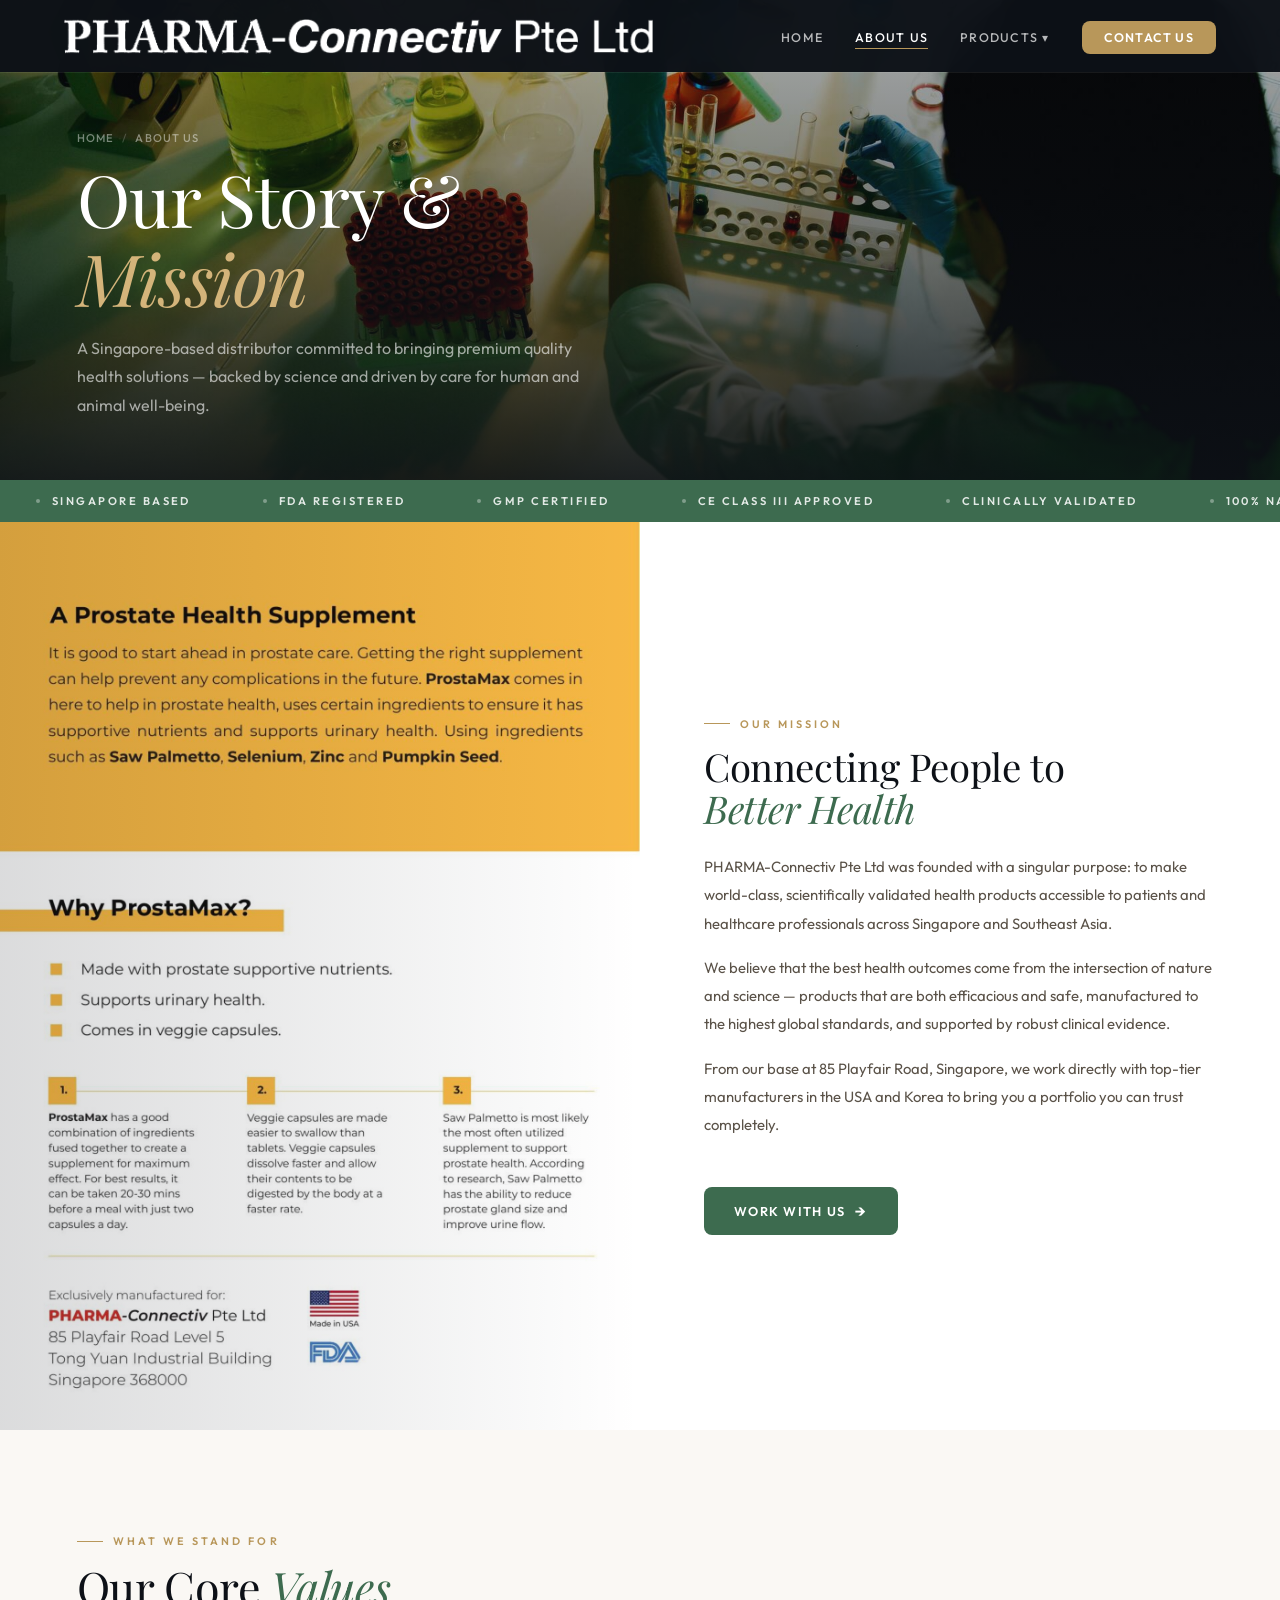
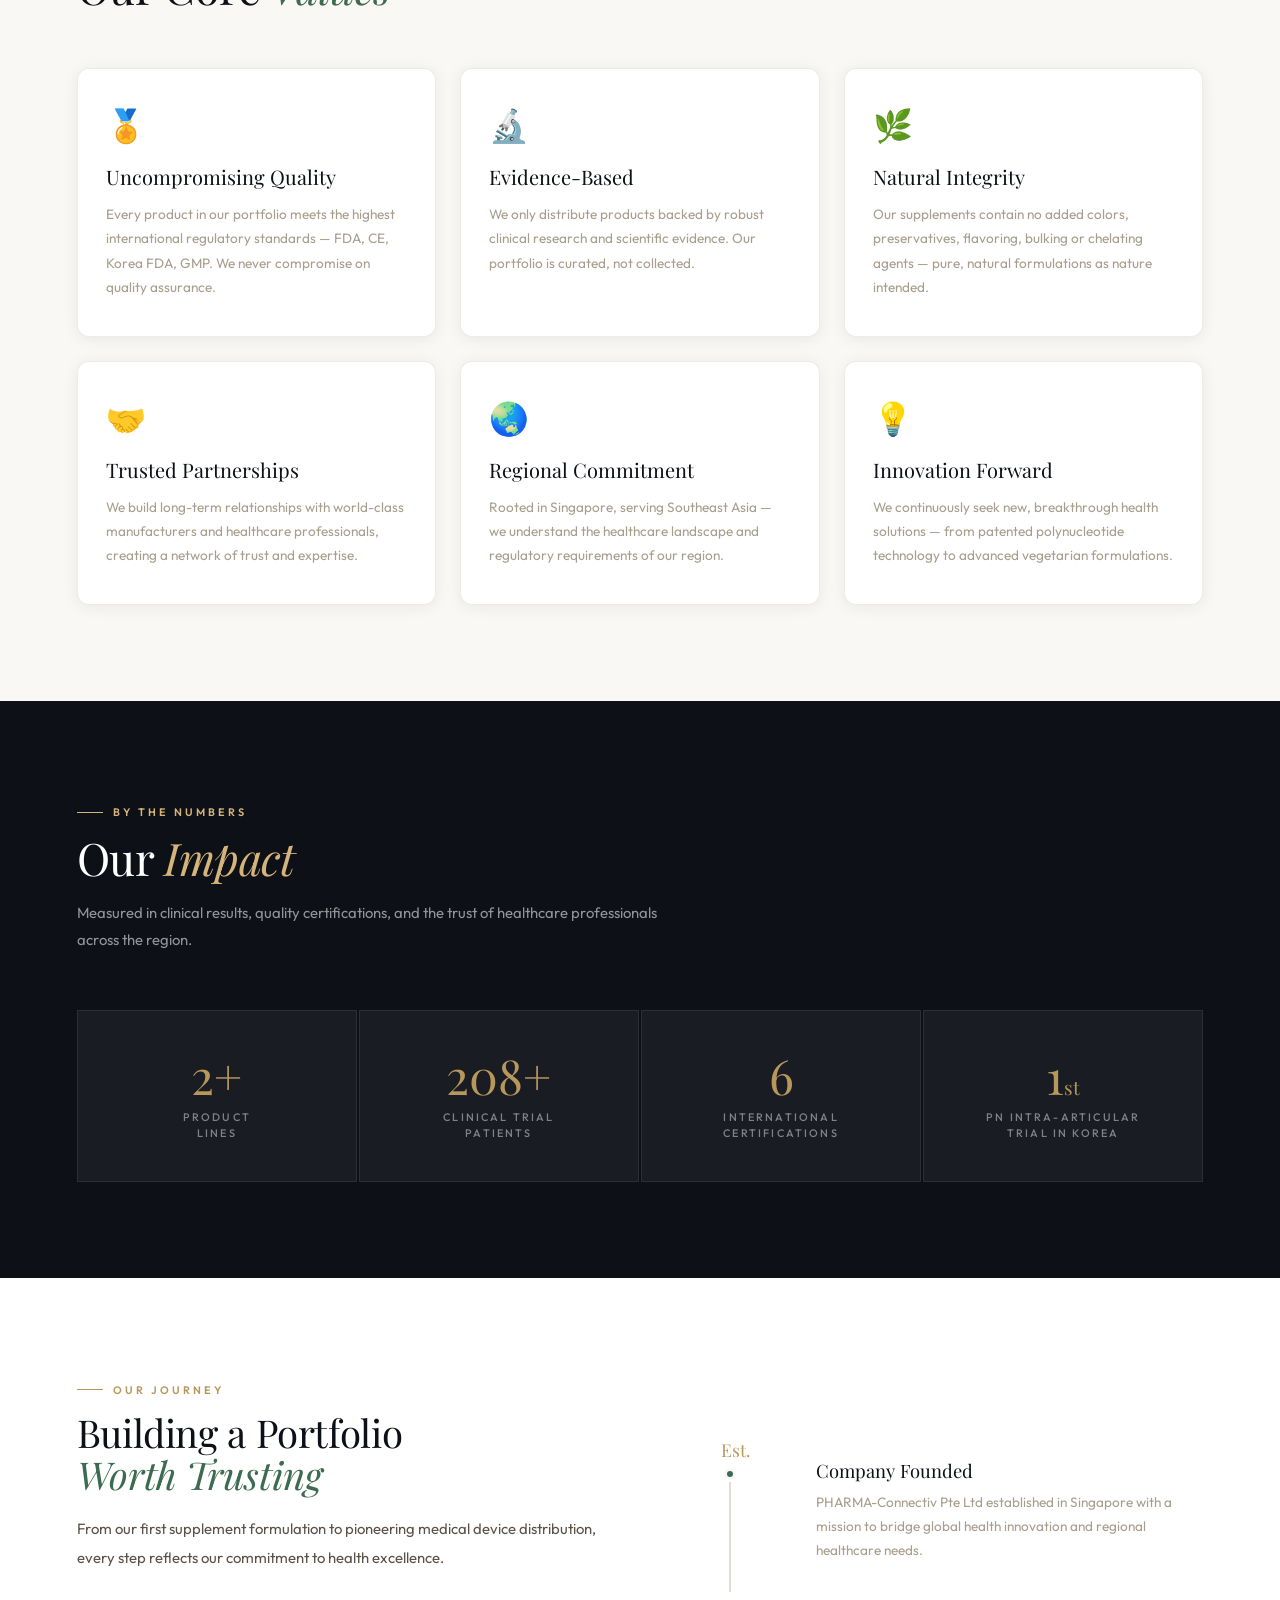
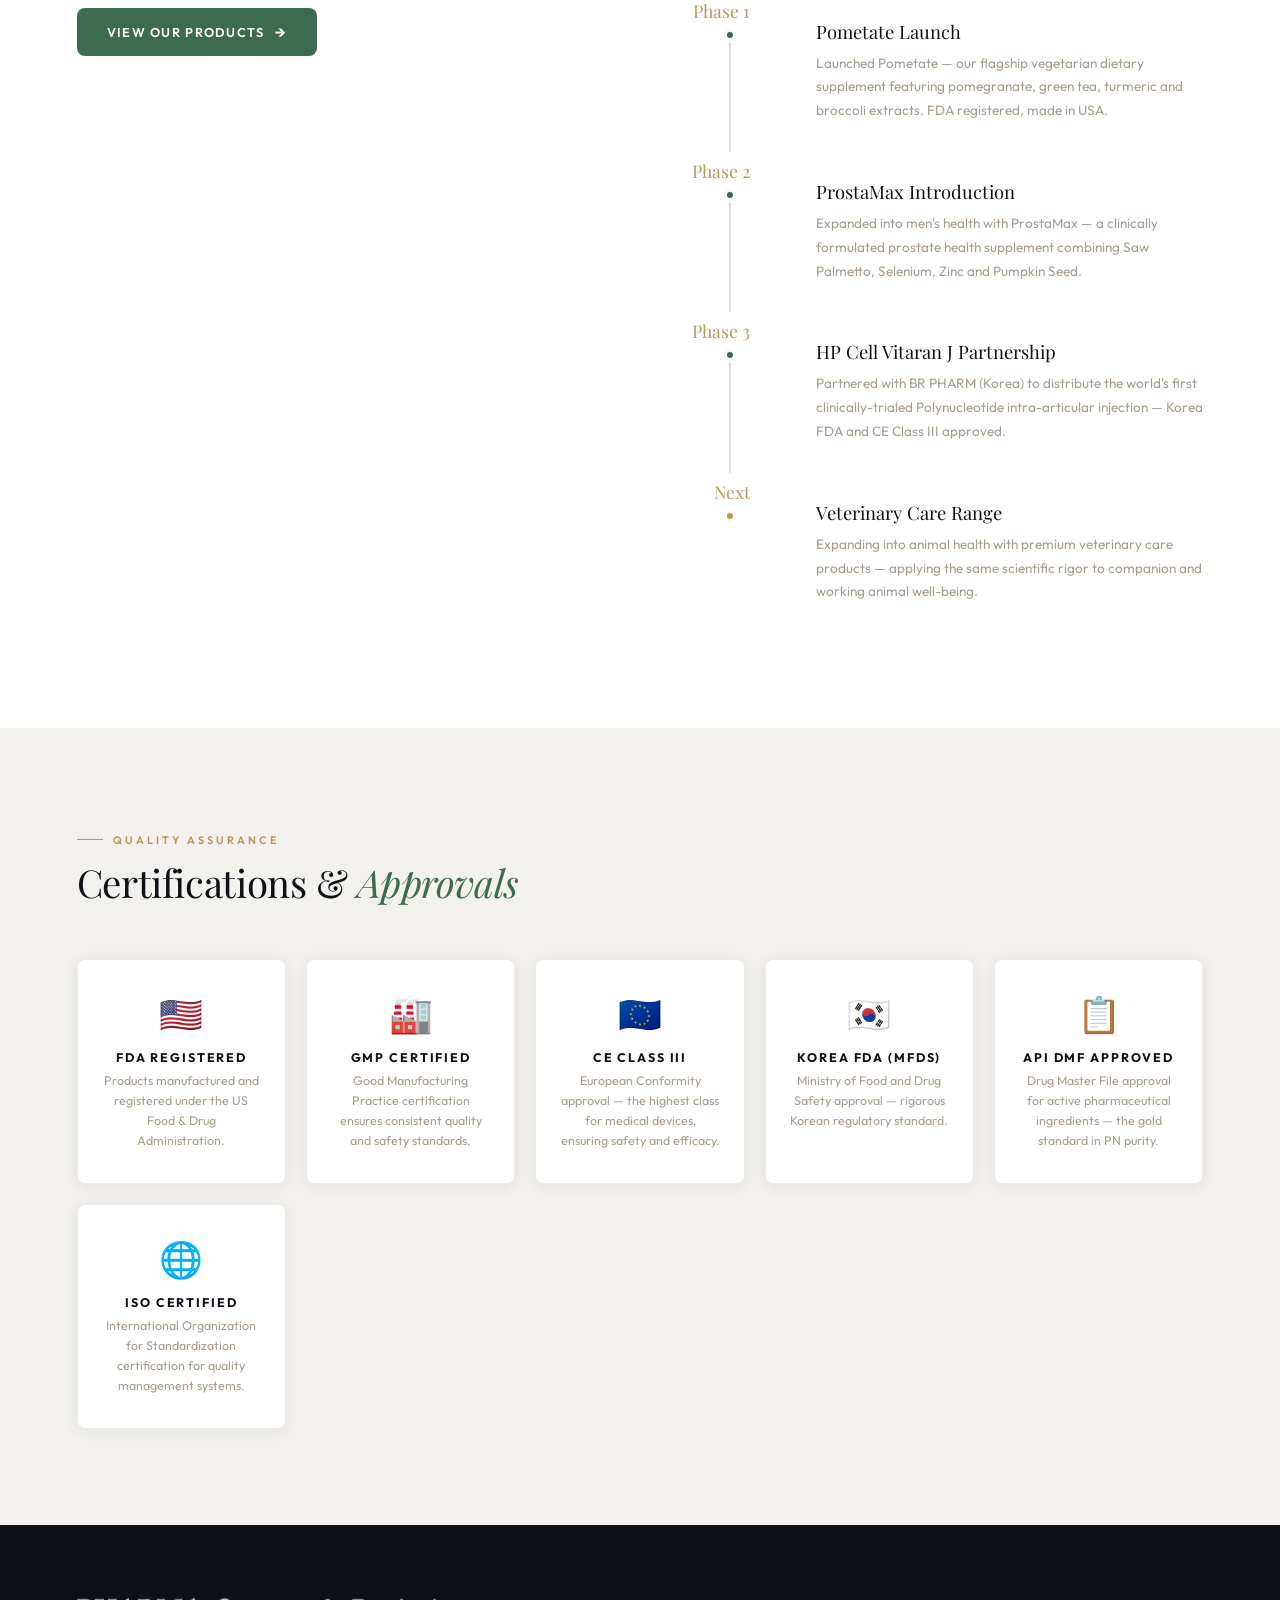
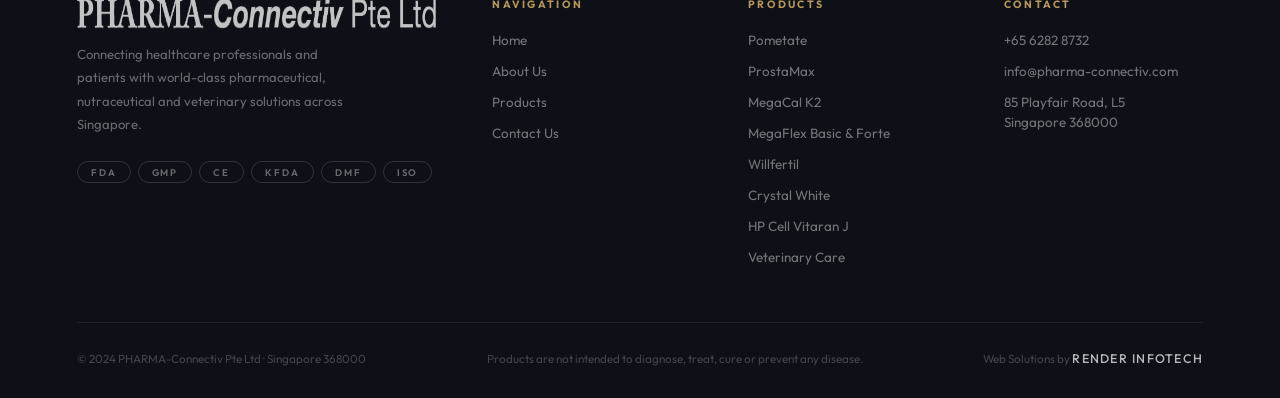
==== commit 609f3510: "Image contain changes" ====
--- a/about.html
+++ b/about.html
@@ -157,13 +157,13 @@
       .tl-year {
         padding: 32px 0;
         text-align: right;
-        padding-right: 28px;
+        padding-right: 30px;
         font-family: "Playfair Display", serif;
         font-size: 1.1rem;
         font-weight: 400;
         color: var(--gold);
-        line-height: 1;
-        padding-top: 36px;
+        line-height: 0;
+        padding-top: 20px;
       }
       .tl-dot {
         position: absolute;
--- a/css/styles.css
+++ b/css/styles.css
@@ -568,7 +568,7 @@
 .pcard-img img {
   width: 100%;
   height: 100%;
-  object-fit: cover;
+  object-fit: contain;
   transition: transform 0.6s ease;
 }
 .pcard:hover .pcard-img img {
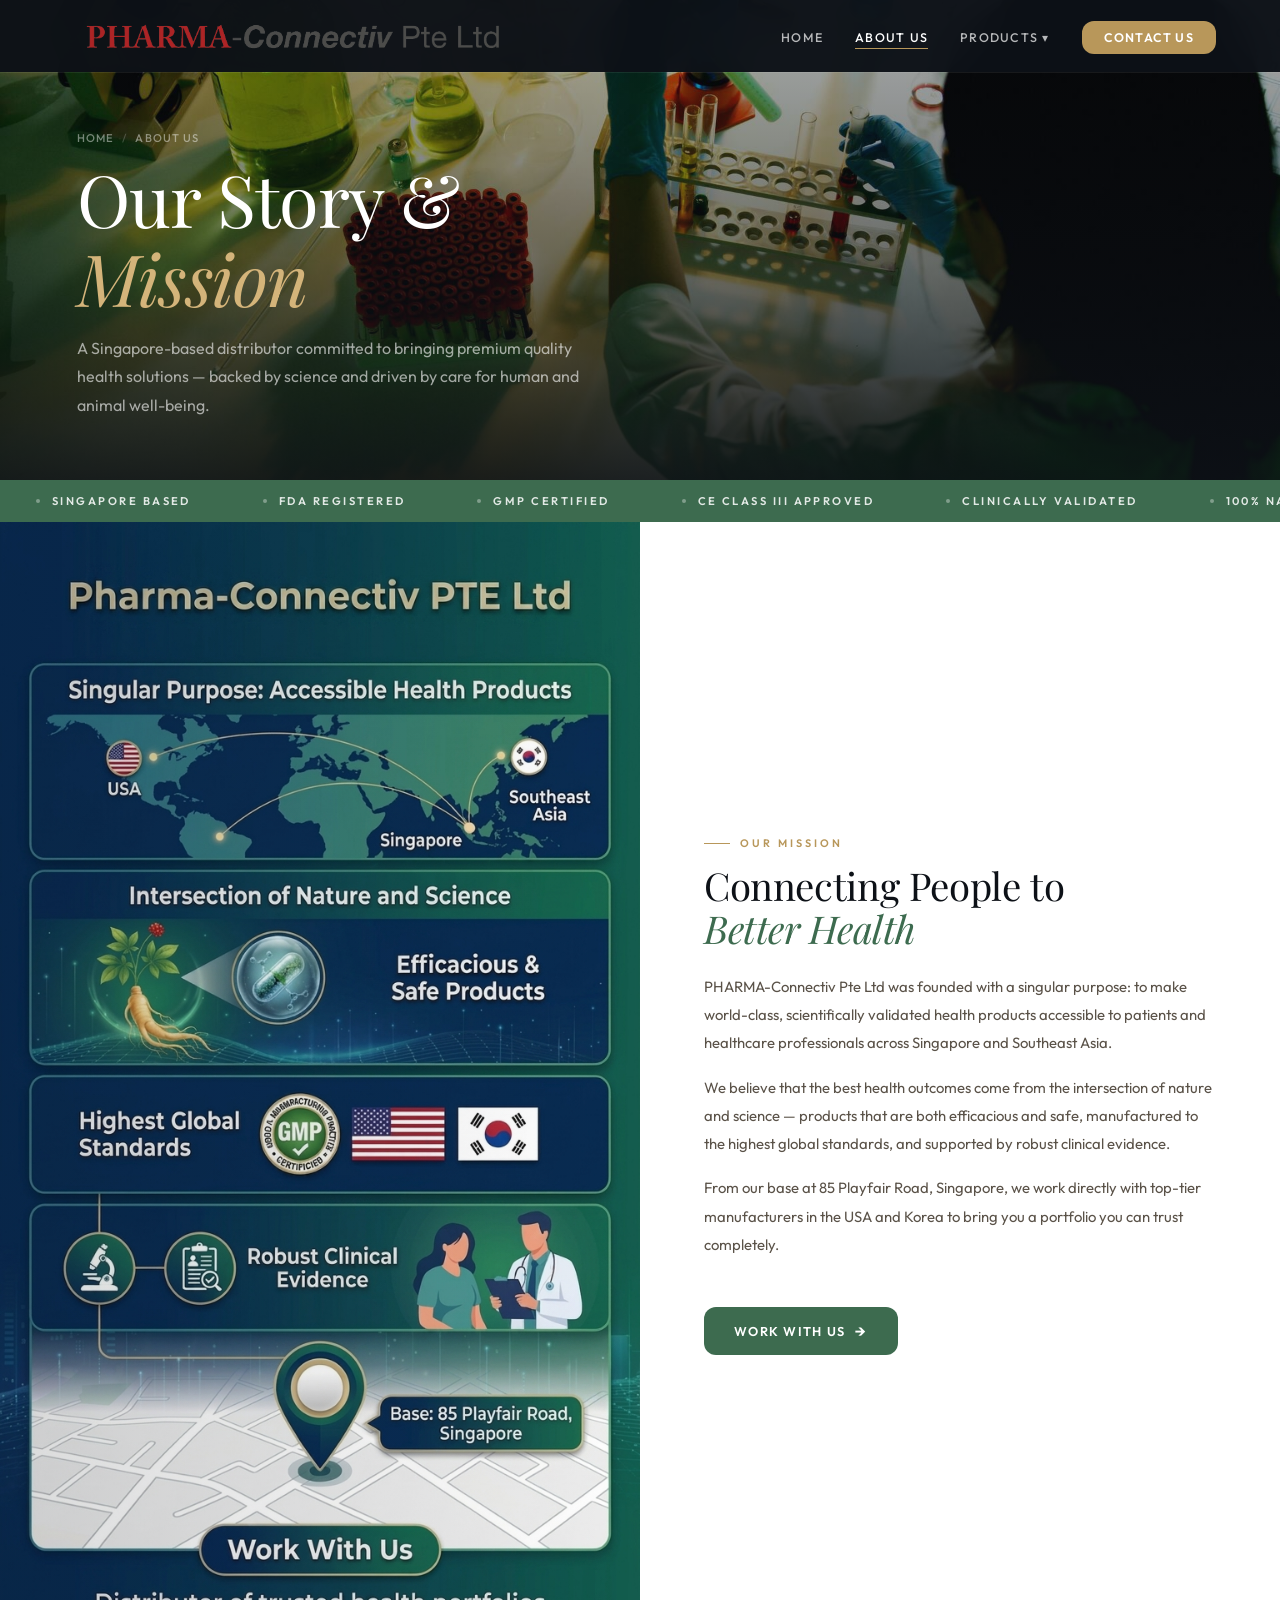
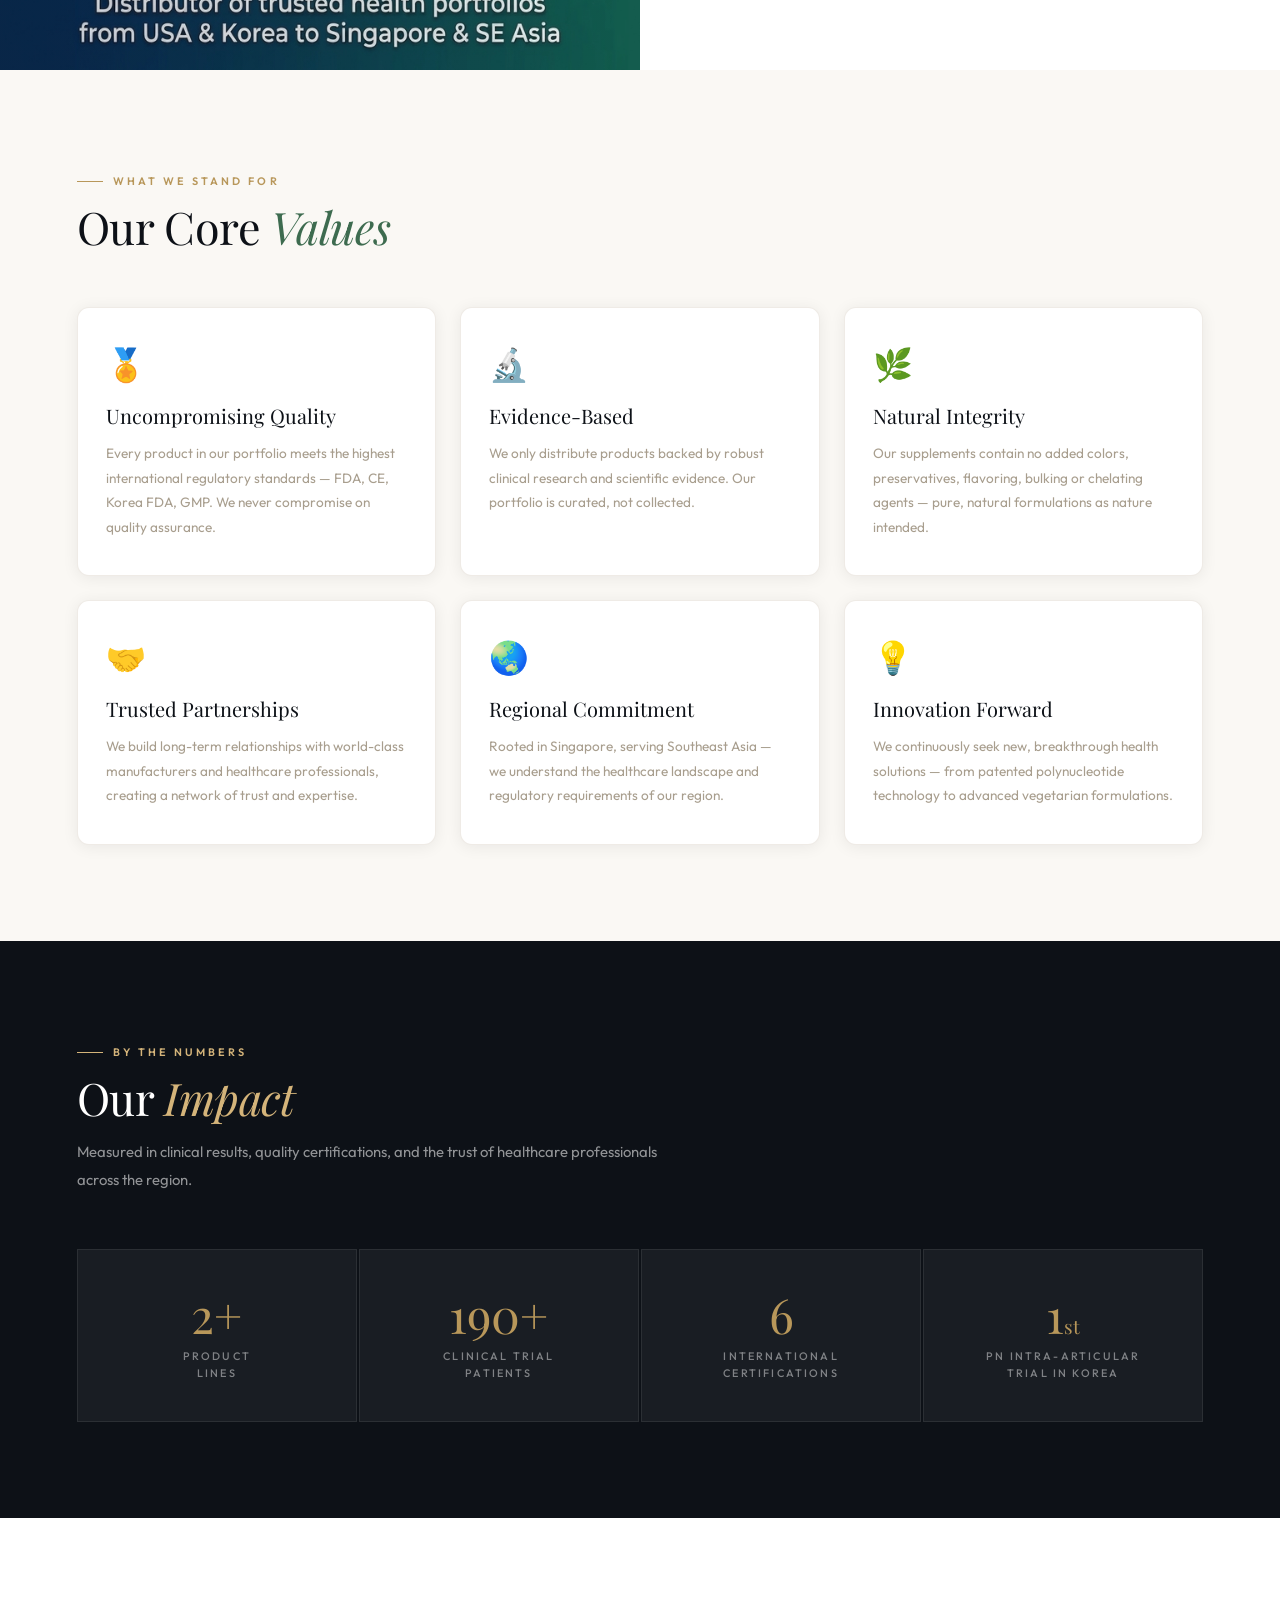
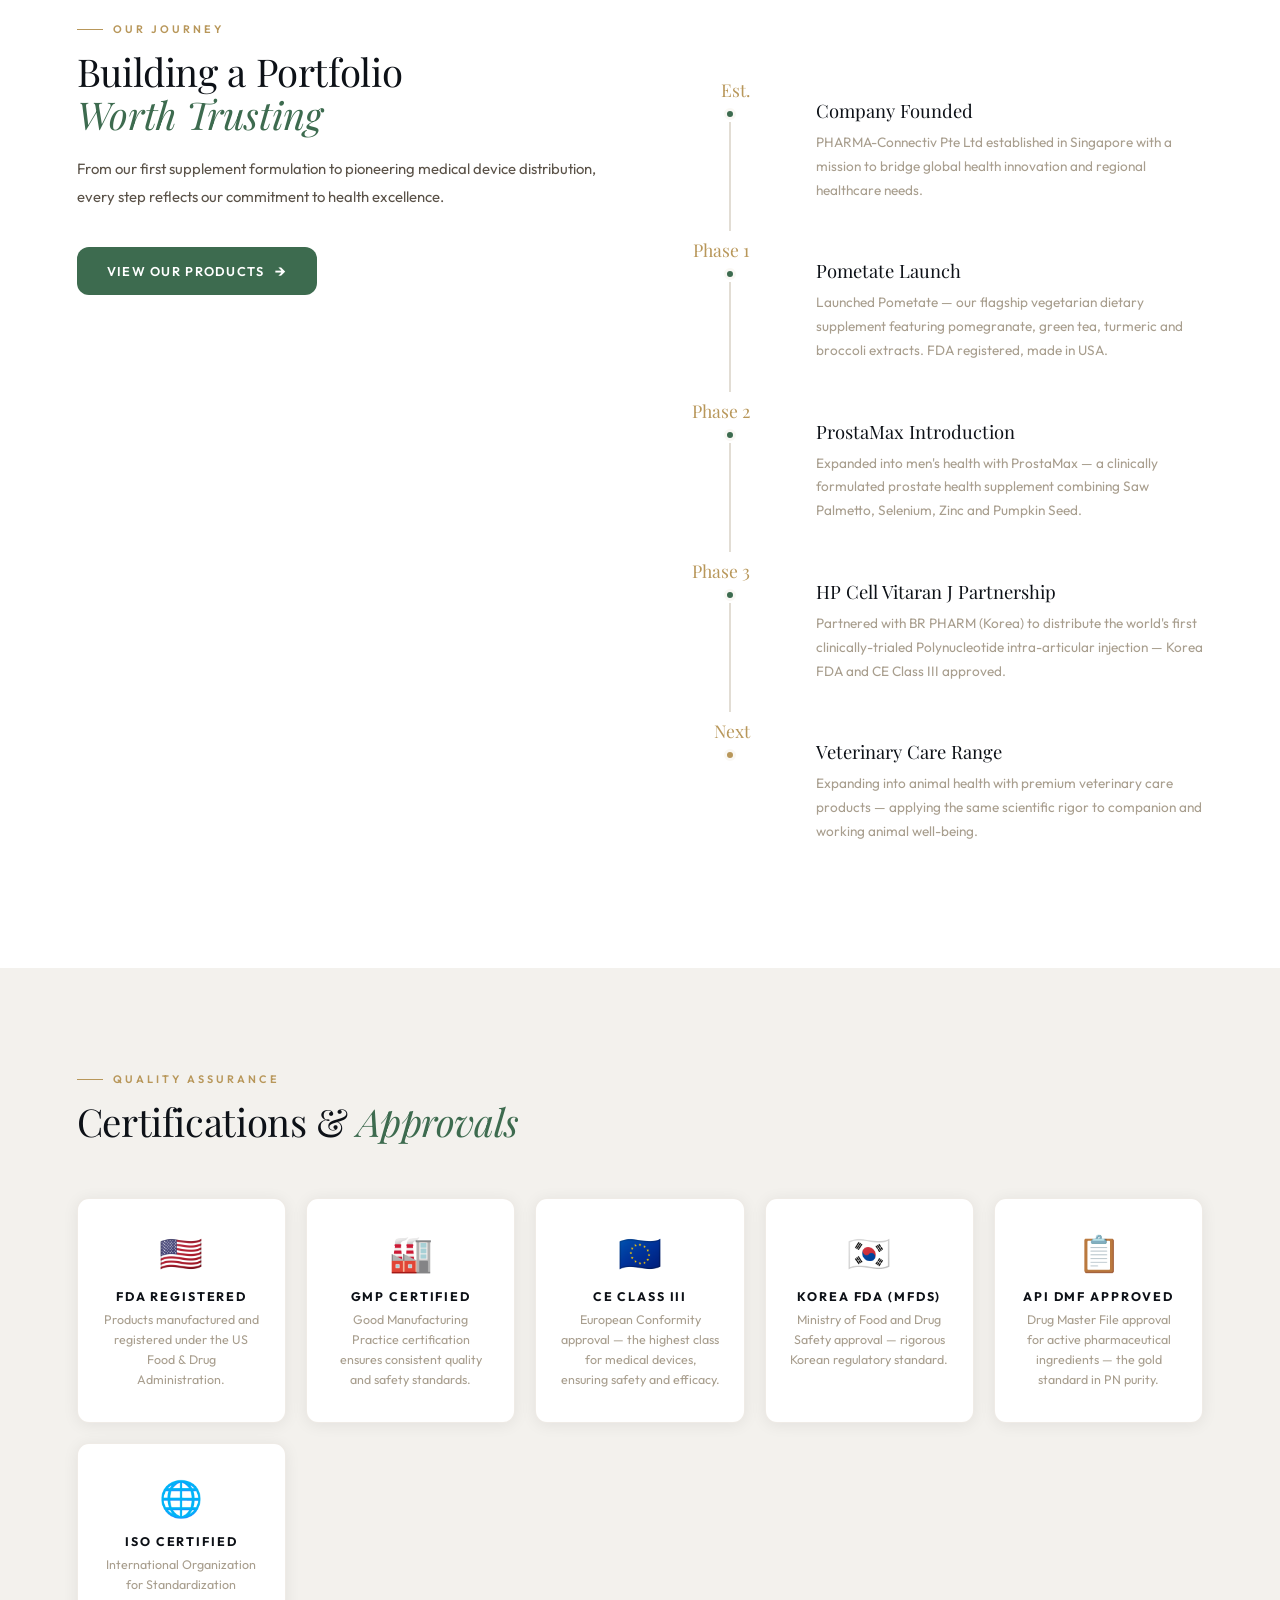
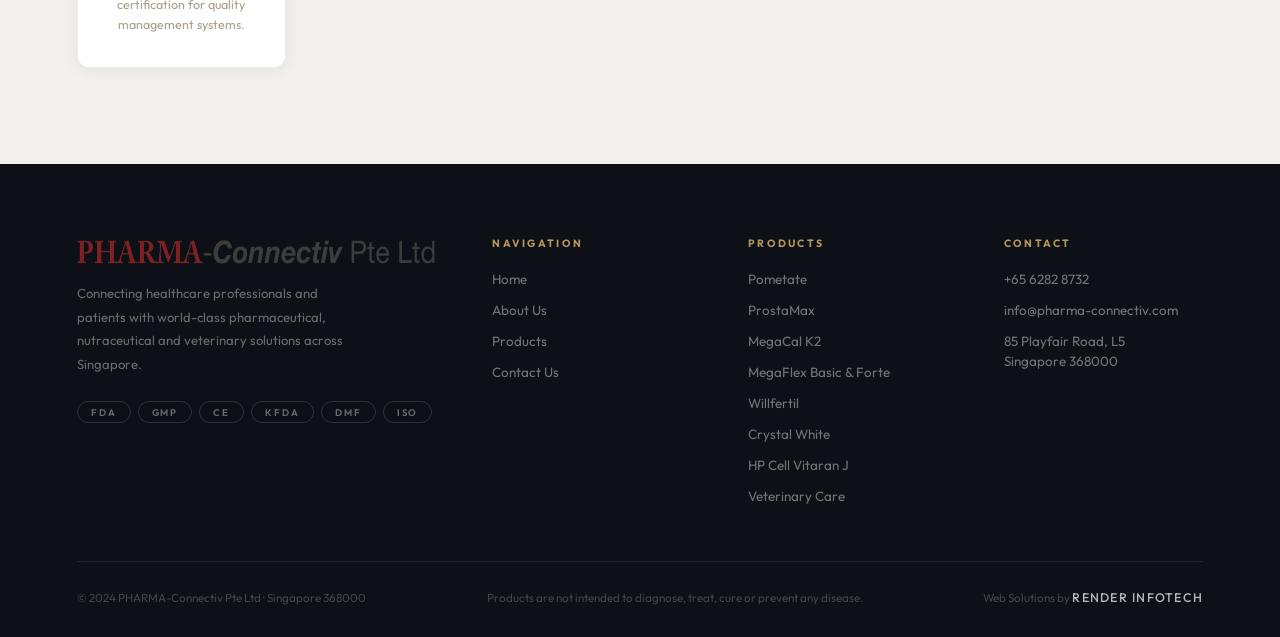
==== commit f352d583: "client mentioned changes completed" ====
--- a/about.html
+++ b/about.html
@@ -282,7 +282,7 @@
         class="nav-logo"
         aria-label="PHARMA-Connectiv Pte Ltd"
         ><img
-          src="assets/images/logo.png"
+          src="assets/images/logo-new.png"
           alt="PHARMA-Connectiv Pte Ltd"
           height="36"
         />
@@ -413,7 +413,7 @@
     <div class="mission-grid">
       <div class="mission-img reveal">
         <img
-          src="assets/images/prostamax-detail.jpg"
+          src="assets/images/our-mission.png"
           alt="ProstaMax — why choose prostate health supplements"
           loading="lazy"
         />
@@ -717,7 +717,7 @@
         <div>
           <!-- <div class="f-brand-name">PHARMA<span>-Connectiv</span></div> -->
           <img
-            src="assets/images/logo.png"
+            src="assets/images/footer-logo-new.png"
             alt="PHARMA-Connectiv Pte Ltd"
             class="f-logo-img"
           />
--- a/css/styles.css
+++ b/css/styles.css
@@ -23,7 +23,7 @@
   --shadow-sm: 0 2px 16px rgba(13, 17, 23, 0.07);
   --shadow-md: 0 8px 40px rgba(13, 17, 23, 0.13);
   --shadow-xl: 0 24px 80px rgba(13, 17, 23, 0.2);
-  --r: 8px;
+  --r: 12px;
 }
 
 *,
@@ -222,9 +222,9 @@
   line-height: 1;
 }
 .nav-logo img {
-  height: 36px;
+  height: 90px;
   width: auto;
-  filter: brightness(0) invert(1);
+  /* filter: brightness(0) invert(1); */
   transition: opacity 0.3s;
 }
 .nav-logo img:hover {
@@ -252,7 +252,7 @@
 .f-logo-img {
   height: 32px;
   width: auto;
-  filter: brightness(0) invert(1);
+  /* filter: brightness(0) invert(1); */
   opacity: 0.75;
 }
 .f-logo-img:hover {
@@ -568,7 +568,7 @@
 .pcard-img img {
   width: 100%;
   height: 100%;
-  object-fit: contain;
+  object-fit: cover;
   transition: transform 0.6s ease;
 }
 .pcard:hover .pcard-img img {
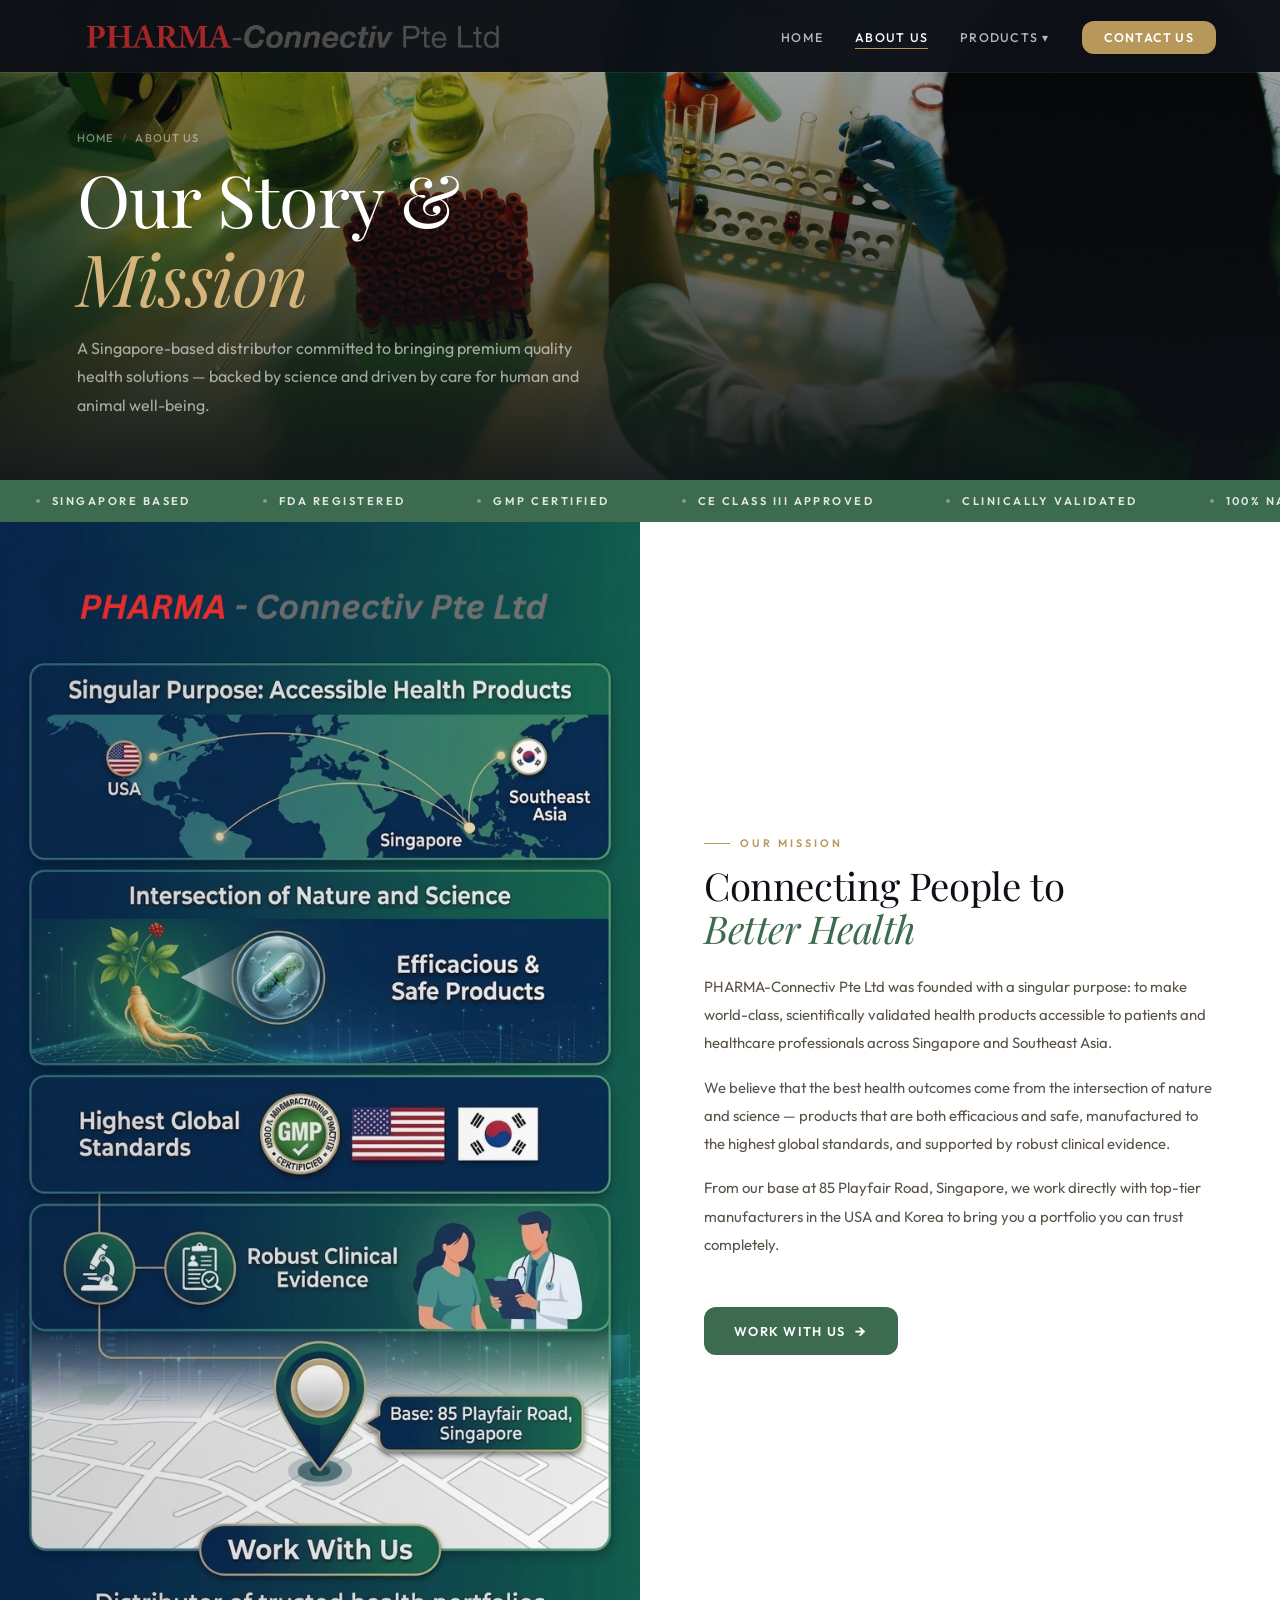
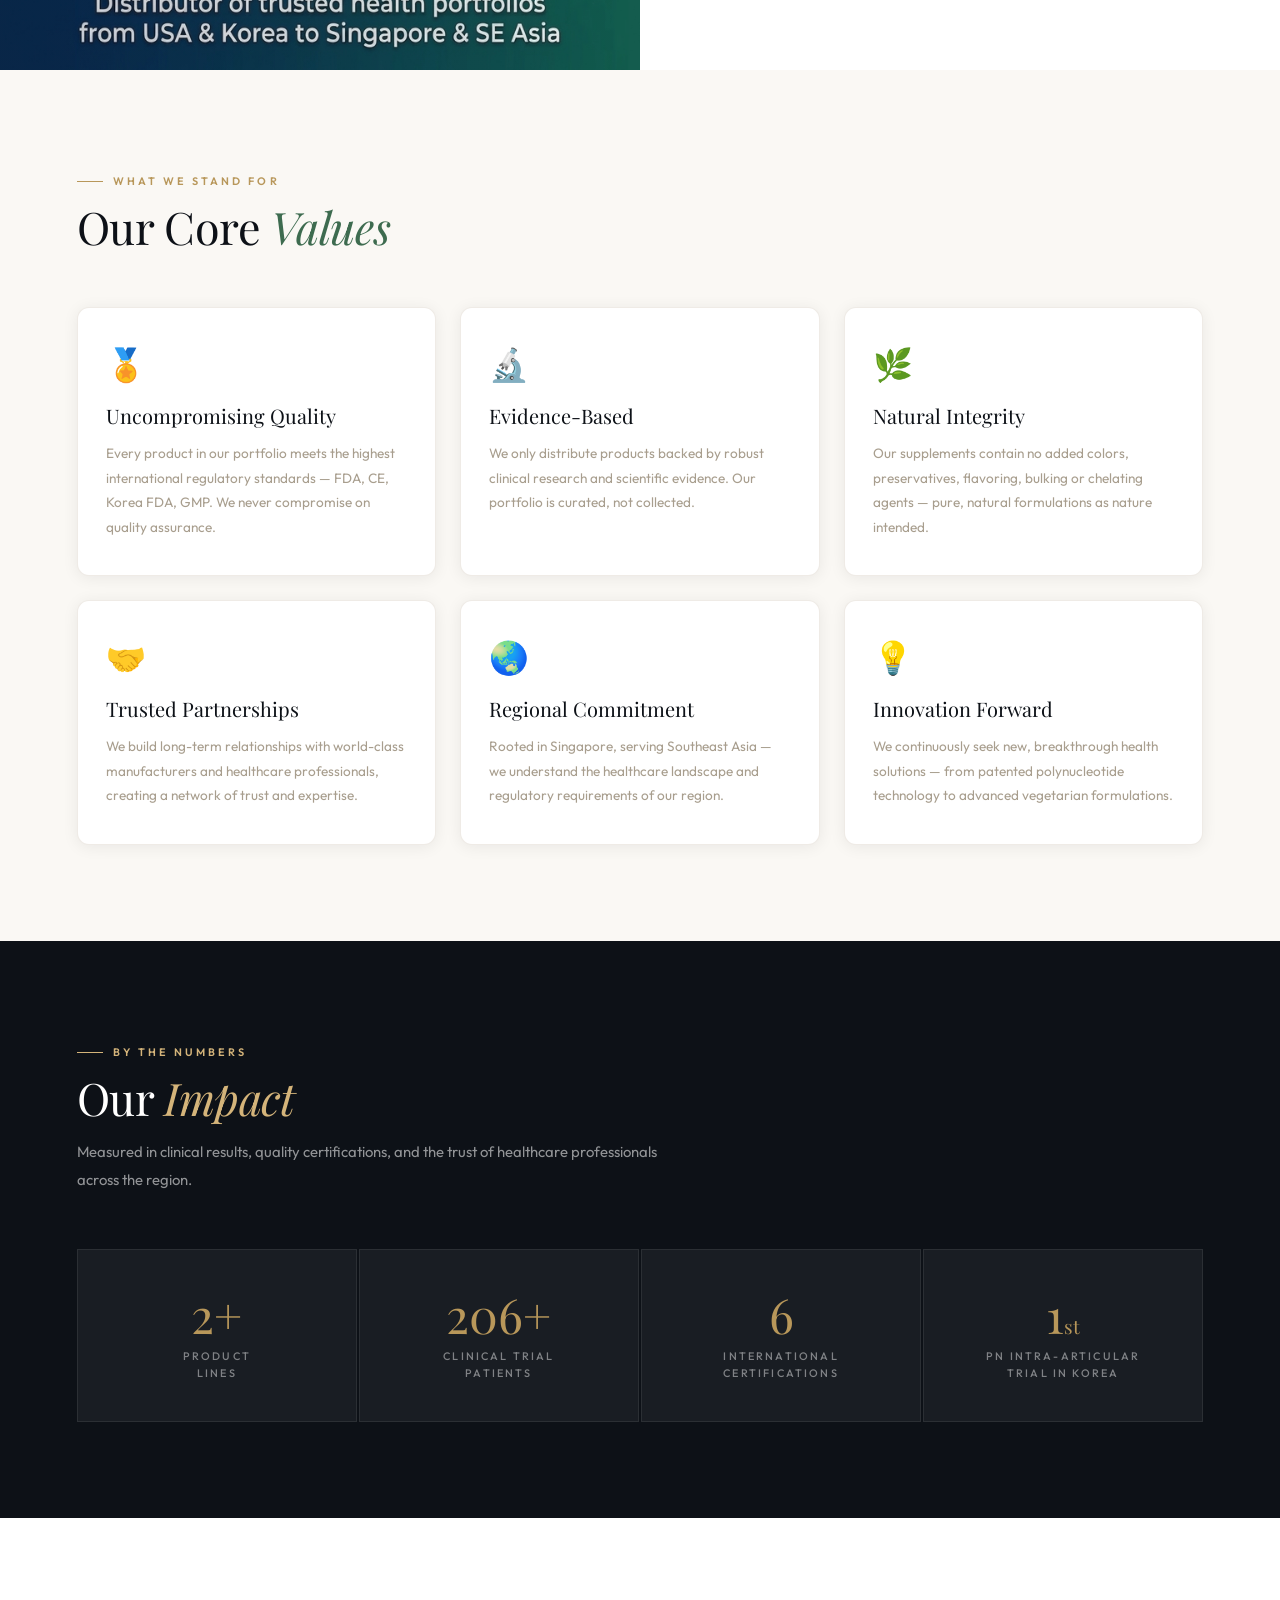
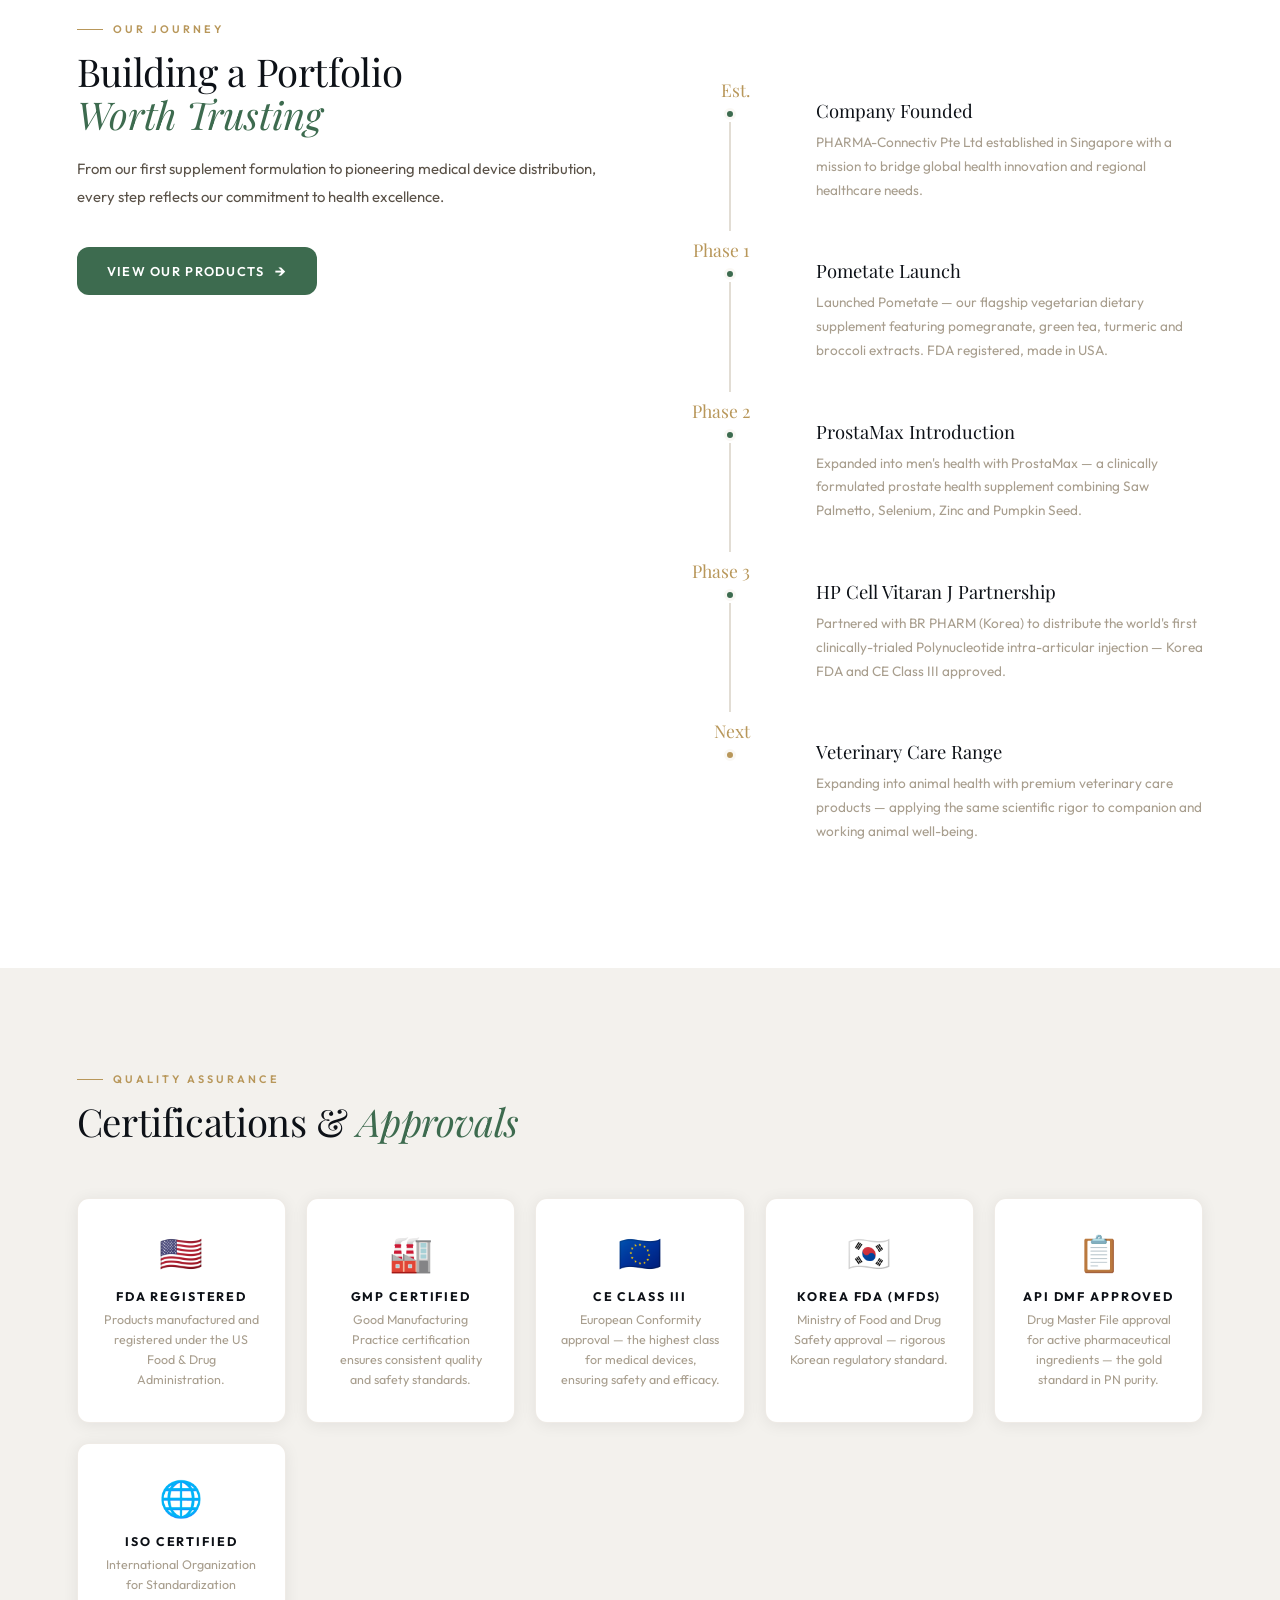
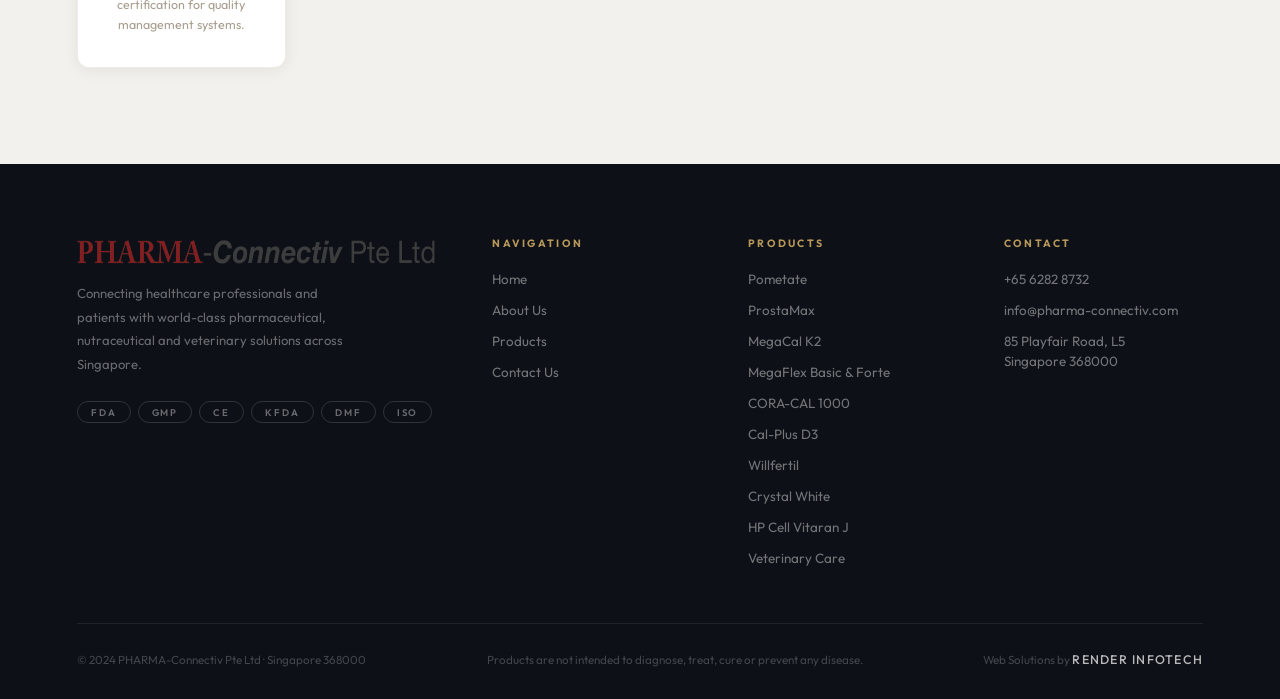
==== commit 0a6f4597: "coracal, calplusd3 pages, image changes" ====
--- a/about.html
+++ b/about.html
@@ -311,6 +311,12 @@
               ><span class="nav-drop-icon">🔩</span>MegaFlex Basic &amp;
               Forte</a
             >
+            <a href="coracal.html"
+              ><span class="nav-drop-icon">🧪</span>CORA-CAL 1000</a
+            >
+            <a href="calplusd3.html"
+              ><span class="nav-drop-icon">💧</span>Cal-Plus D3</a
+            >
             <a href="willfertil.html"
               ><span class="nav-drop-icon">👫</span>Willfertil</a
             >
@@ -337,6 +343,8 @@
       <a href="pometate.html">Pometate</a><a href="prostamax.html">ProstaMax</a
       ><a href="megacal.html">MegaCal K2</a>
       <a href="megaflex.html">MegaFlex Basic &amp; Forte</a
+      ><a href="coracal.html">CORA-CAL 1000</a
+      ><a href="calplusd3.html">Cal-Plus D3</a
       ><a href="willfertil.html">Willfertil</a>
       <a href="crystal-white.html">Crystal White</a>
       <a href="vitaran.html">HP Cell Vitaran J</a>
@@ -748,6 +756,8 @@
             <li><a href="prostamax.html">ProstaMax</a></li>
             <li><a href="megacal.html">MegaCal K2</a></li>
             <li><a href="megaflex.html">MegaFlex Basic &amp; Forte</a></li>
+            <li><a href="coracal.html">CORA-CAL 1000</a></li>
+            <li><a href="calplusd3.html">Cal-Plus D3</a></li>
             <li><a href="willfertil.html">Willfertil</a></li>
             <li><a href="crystal-white.html">Crystal White</a></li>
             <li><a href="vitaran.html">HP Cell Vitaran J</a></li>
